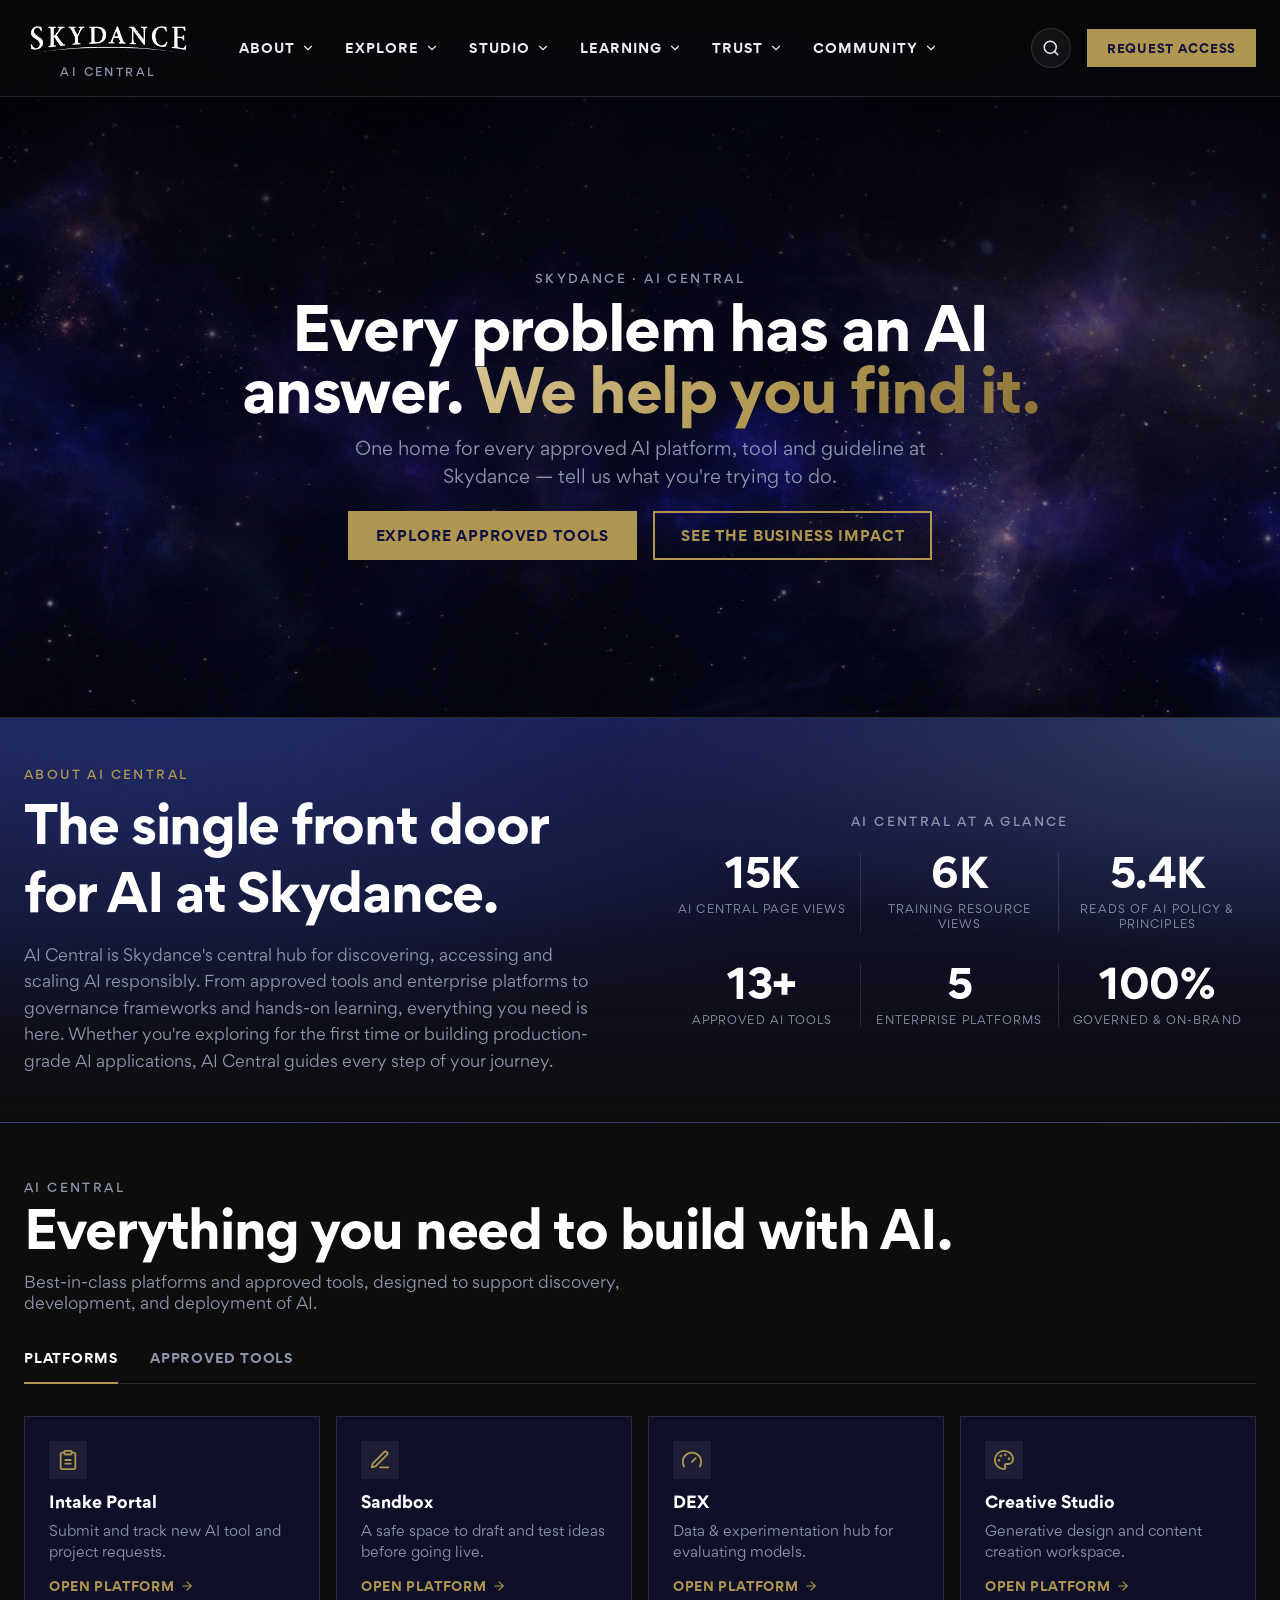
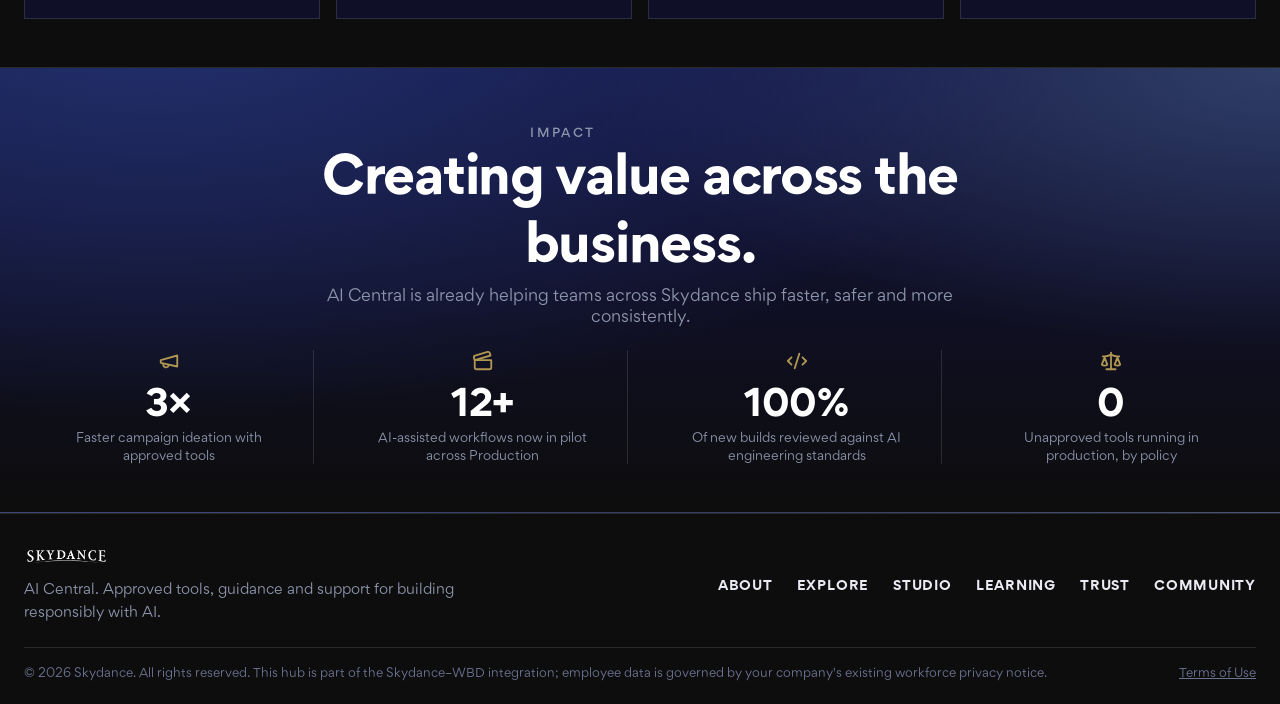
==== index.html @ f9714d50 "Initial commit: Skydance AI Central POC" ====
<!DOCTYPE html>
<html lang="en">
<head>
<meta charset="UTF-8" />
<meta name="viewport" content="width=device-width, initial-scale=1.0" />
<title>Skydance AI Central</title>
<meta name="description" content="Skydance AI Central — approved AI platforms, tools, training and governance in one place." />
<link rel="icon" type="image/png" sizes="32x32" href="assets/favicon/favicon-32x32.png" />
<link rel="shortcut icon" href="assets/favicon/favicon-32x32.png" />
<link rel="stylesheet" href="tokens.css" />
<link rel="stylesheet" href="styles.css" />
</head>
<body>

<a class="skip-link" href="#main">Skip to content</a>

<!-- Cosmos background (fixed, behind everything). Every section BELOW the
     hero has its own fully opaque background (solid black or the brand-blue
     band), so this nebula is only ever visible through the hero itself. -->
<div class="cosmos" aria-hidden="true"></div>
<div class="cosmos-scrim-top" aria-hidden="true"></div>

<!-- ======================= HEADER ======================= -->
<header class="site-header">
  <div class="container site-header__bar">
    <a class="brand" href="index.html" aria-label="Skydance AI Central — Home">
      <img src="assets/logo/skydance-logo-white.png" alt="Skydance" />
      <span class="brand__unit">AI Central</span>
    </a>

    <nav class="main-nav" id="mainNav" aria-label="Primary">
      <div class="nav-item" data-panel="about">
        <a class="nav-trigger" href="#about" aria-haspopup="true" aria-expanded="false" aria-controls="navFlyout">About<svg class="nav-trigger__chevron" viewBox="0 0 24 24" width="14" height="14" fill="none" stroke="currentColor" stroke-width="2" stroke-linecap="round" stroke-linejoin="round" aria-hidden="true"><path d="m6 9 6 6 6-6"></path></svg></a>
      </div>
      <div class="nav-item" data-panel="explore">
        <a class="nav-trigger" href="#" aria-haspopup="true" aria-expanded="false" aria-controls="navFlyout">Explore<svg class="nav-trigger__chevron" viewBox="0 0 24 24" width="14" height="14" fill="none" stroke="currentColor" stroke-width="2" stroke-linecap="round" stroke-linejoin="round" aria-hidden="true"><path d="m6 9 6 6 6-6"></path></svg></a>
      </div>
      <div class="nav-item" data-panel="studio">
        <a class="nav-trigger" href="#" aria-haspopup="true" aria-expanded="false" aria-controls="navFlyout">Studio<svg class="nav-trigger__chevron" viewBox="0 0 24 24" width="14" height="14" fill="none" stroke="currentColor" stroke-width="2" stroke-linecap="round" stroke-linejoin="round" aria-hidden="true"><path d="m6 9 6 6 6-6"></path></svg></a>
      </div>
      <div class="nav-item" data-panel="learning">
        <a class="nav-trigger" href="#" aria-haspopup="true" aria-expanded="false" aria-controls="navFlyout">Learning<svg class="nav-trigger__chevron" viewBox="0 0 24 24" width="14" height="14" fill="none" stroke="currentColor" stroke-width="2" stroke-linecap="round" stroke-linejoin="round" aria-hidden="true"><path d="m6 9 6 6 6-6"></path></svg></a>
      </div>
      <div class="nav-item" data-panel="trust">
        <a class="nav-trigger" href="#" aria-haspopup="true" aria-expanded="false" aria-controls="navFlyout">Trust<svg class="nav-trigger__chevron" viewBox="0 0 24 24" width="14" height="14" fill="none" stroke="currentColor" stroke-width="2" stroke-linecap="round" stroke-linejoin="round" aria-hidden="true"><path d="m6 9 6 6 6-6"></path></svg></a>
      </div>
      <div class="nav-item" data-panel="community">
        <a class="nav-trigger" href="#" aria-haspopup="true" aria-expanded="false" aria-controls="navFlyout">Community<svg class="nav-trigger__chevron" viewBox="0 0 24 24" width="14" height="14" fill="none" stroke="currentColor" stroke-width="2" stroke-linecap="round" stroke-linejoin="round" aria-hidden="true"><path d="m6 9 6 6 6-6"></path></svg></a>
      </div>
    </nav>

    <div class="header-actions">
      <!-- Inline search: click the icon, a single input field reveals
           right there — no modal, no suggestions/results list. -->
      <div class="search-inline" id="searchInline">
        <button class="icon-btn" id="searchTrigger" aria-label="Search AI Central" aria-expanded="false" aria-controls="searchPopover">
          <svg viewBox="0 0 24 24" width="18" height="18" fill="none" stroke="currentColor" stroke-width="2" stroke-linecap="round" stroke-linejoin="round" aria-hidden="true"><circle cx="11" cy="11" r="8"></circle><path d="m21 21-4.3-4.3"></path></svg>
        </button>
        <div class="search-popover" id="searchPopover" aria-hidden="true">
          <div class="search-popover__field">
            <svg viewBox="0 0 24 24" width="16" height="16" fill="none" stroke="currentColor" stroke-width="2" stroke-linecap="round" stroke-linejoin="round" aria-hidden="true"><circle cx="11" cy="11" r="8"></circle><path d="m21 21-4.3-4.3"></path></svg>
            <input type="text" id="searchInput" placeholder="Search AI Central…" autocomplete="off" />
          </div>
        </div>
      </div>
      <a class="btn btn-gold btn-sm" href="#request-access">Request access</a>
      <button class="nav-toggle" id="navToggle" aria-label="Open menu" aria-expanded="false" aria-controls="mobileNav">
        <svg viewBox="0 0 24 24" width="20" height="20" fill="none" stroke="currentColor" stroke-width="2" stroke-linecap="round" stroke-linejoin="round" aria-hidden="true"><line x1="4" x2="20" y1="7" y2="7"></line><line x1="4" x2="20" y1="12" y2="12"></line><line x1="4" x2="20" y1="17" y2="17"></line></svg>
      </button>
    </div>
  </div>

  <!-- Full-width flyout panel (replicates skydance.com's nav pattern): a
       single black block drops below the ENTIRE header on hover/focus of
       any top-level item, rather than a per-item floating card. Only the
       column matching the hovered pillar is shown; script.js also shifts
       the panel's left padding to line up under the active trigger. -->
  <div class="nav-flyout" id="navFlyout" aria-hidden="true">
    <div class="nav-flyout__inner">
      <div class="nav-flyout__col" data-panel="about">
        <a href="#">Our Purpose</a>
        <a href="#">Vision &amp; Mission</a>
        <a href="#">Initiatives</a>
      </div>
      <div class="nav-flyout__col" data-panel="explore">
        <a href="#">Platforms</a>
        <a href="approved-tools.html">Approved AI Tools</a>
        <a href="#">Connectors &amp; Integrations</a>
        <a href="#">Tool Guidance</a>
      </div>
      <div class="nav-flyout__col" data-panel="studio">
        <a href="#">Intake Portal</a>
        <a href="#">Sandbox</a>
        <a href="#">DEX</a>
        <a href="#">Creative Studio</a>
        <a href="#">Content Lab</a>
        <a href="#">Engineering Standards</a>
      </div>
      <div class="nav-flyout__col" data-panel="learning">
        <a href="#">LearnAI@WBD</a>
        <a href="#">Training &amp; Resources</a>
        <a href="#">Roadshows</a>
      </div>
      <div class="nav-flyout__col" data-panel="trust">
        <a href="#">Responsible AI</a>
        <a href="#">Policies &amp; Governance</a>
        <a href="#">Reviews &amp; Approvals</a>
      </div>
      <div class="nav-flyout__col" data-panel="community">
        <a href="#">Events &amp; Updates</a>
        <a href="#">Support</a>
      </div>
    </div>
  </div>
</header>

<!-- Mobile nav — native <details> accordions, one per pillar. No extra JS
     needed for expand/collapse; fully keyboard- and screen-reader-friendly. -->
<div class="mobile-overlay" id="mobileOverlay"></div>
<nav class="mobile-nav" id="mobileNav" aria-label="Mobile" data-open="false">
  <button class="mobile-nav-close btn-ghost" id="navClose" aria-label="Close menu">
    <svg viewBox="0 0 24 24" width="18" height="18" fill="none" stroke="currentColor" stroke-width="2" stroke-linecap="round" stroke-linejoin="round" aria-hidden="true"><path d="M18 6 6 18"></path><path d="m6 6 12 12"></path></svg>
  </button>

  <details class="mobile-accordion">
    <summary>About<span class="mobile-accordion__marker" aria-hidden="true">+</span></summary>
    <a href="#">Our Purpose</a>
    <a href="#">Vision &amp; Mission</a>
    <a href="#">Initiatives</a>
  </details>
  <details class="mobile-accordion">
    <summary>Explore<span class="mobile-accordion__marker" aria-hidden="true">+</span></summary>
    <a href="#">Platforms</a>
    <a href="approved-tools.html">Approved AI Tools</a>
    <a href="#">Connectors &amp; Integrations</a>
    <a href="#">Tool Guidance</a>
  </details>
  <details class="mobile-accordion">
    <summary>Studio<span class="mobile-accordion__marker" aria-hidden="true">+</span></summary>
    <a href="#">Intake Portal</a>
    <a href="#">Sandbox</a>
    <a href="#">DEX</a>
    <a href="#">Creative Studio</a>
    <a href="#">Content Lab</a>
    <a href="#">Engineering Standards</a>
  </details>
  <details class="mobile-accordion">
    <summary>Learning<span class="mobile-accordion__marker" aria-hidden="true">+</span></summary>
    <a href="#">LearnAI@WBD</a>
    <a href="#">Training &amp; Resources</a>
    <a href="#">Roadshows</a>
  </details>
  <details class="mobile-accordion">
    <summary>Trust<span class="mobile-accordion__marker" aria-hidden="true">+</span></summary>
    <a href="#">Responsible AI</a>
    <a href="#">Policies &amp; Governance</a>
    <a href="#">Reviews &amp; Approvals</a>
  </details>
  <details class="mobile-accordion">
    <summary>Community<span class="mobile-accordion__marker" aria-hidden="true">+</span></summary>
    <a href="#">Events &amp; Updates</a>
    <a href="#">Support</a>
  </details>

  <a class="btn btn-gold" href="#request-access">Request access</a>
</nav>

<main id="main">

  <!-- ======================= HERO (the only section with the cosmos) ======================= -->
  <section class="hero" id="top">
    <div class="hero__scrim" aria-hidden="true"></div>
    <div class="container hero__inner">
      <p class="eyebrow">Skydance &middot; AI Central</p>

      <h1>Every problem has an AI answer. <span class="accent">We help you find it.</span></h1>

      <p class="hero__sub">
        One home for every approved AI platform, tool and guideline at Skydance — tell us what you're trying to do.
      </p>

      <div class="hero__ctas">
        <a class="btn btn-gold" href="#platforms">Explore approved tools</a>
        <a class="btn btn-ghost" href="#value">See the business impact</a>
      </div>
    </div>
  </section>

  <!-- ======================= ABOUT THE AI COE (opaque brand-blue band) ======================= -->
  <section id="about" class="about-band">
    <div class="container about-band__grid">
      <div class="about-band__copy">
        <p class="eyebrow eyebrow--accent">About AI Central</p>
        <h2>The single front door for AI at Skydance.</h2>
        <p class="about-band__desc">
          AI Central is Skydance's central hub for discovering, accessing and scaling AI
          responsibly. From approved tools and enterprise platforms to governance frameworks and hands-on
          learning, everything you need is here. Whether you're exploring for the first time or building
          production-grade AI applications, AI Central guides every step of your journey.
        </p>
      </div>

      <div class="metric-block">
        <p class="metric-block__eyebrow">AI Central at a glance</p>
        <div class="metric-grid">
          <div class="metric-card">
            <div class="metric-card__value">15K</div>
            <div class="metric-card__label">AI Central page views</div>
          </div>
          <div class="metric-card">
            <div class="metric-card__value">6K</div>
            <div class="metric-card__label">Training resource views</div>
          </div>
          <div class="metric-card">
            <div class="metric-card__value">5.4K</div>
            <div class="metric-card__label">Reads of AI Policy &amp; Principles</div>
          </div>
          <div class="metric-card">
            <div class="metric-card__value">13+</div>
            <div class="metric-card__label">Approved AI tools</div>
          </div>
          <div class="metric-card">
            <div class="metric-card__value">5</div>
            <div class="metric-card__label">Enterprise platforms</div>
          </div>
          <div class="metric-card">
            <div class="metric-card__value">100%</div>
            <div class="metric-card__label">Governed &amp; on-brand</div>
          </div>
        </div>
      </div>
    </div>
  </section>

  <!-- ======================= TOOLS & PLATFORMS (opaque black, tabbed) ======================= -->
  <section id="platforms" class="platforms">
    <div class="container">
      <div class="section-head">
        <div>
          <p class="eyebrow eyebrow--accent">AI Central</p>
          <h2>Everything you need to build with AI.</h2>
          <p>Best-in-class platforms and approved tools, designed to support discovery, development, and deployment of AI.</p>
        </div>
      </div>

      <div class="tool-tabs" role="tablist" aria-label="Tools and platforms">
        <button class="tool-tab is-active" type="button" role="tab" id="tab-internal" aria-selected="true" aria-controls="panel-internal" data-tab="internal">Platforms</button>
        <button class="tool-tab" type="button" role="tab" id="tab-external" aria-selected="false" aria-controls="panel-external" tabindex="-1" data-tab="external">Approved Tools</button>
      </div>

      <!-- In-house platforms. CTA reads "Open platform" — these are already
           owned/governed, not a third-party access request. -->
      <div class="tool-panel is-active" id="panel-internal" role="tabpanel" aria-labelledby="tab-internal" data-panel="internal">
        <div class="platform-grid">
          <a class="platform-card" href="#">
            <span class="platform-card__icon" aria-hidden="true">
              <svg viewBox="0 0 24 24" width="22" height="22" fill="none" stroke="currentColor" stroke-width="2" stroke-linecap="round" stroke-linejoin="round"><path d="M16 4h2a2 2 0 0 1 2 2v14a2 2 0 0 1-2 2H6a2 2 0 0 1-2-2V6a2 2 0 0 1 2-2h2"></path><rect width="8" height="4" x="8" y="2" rx="1"></rect><path d="M9 12h6"></path><path d="M9 16h6"></path></svg>
            </span>
            <span class="platform-card__name">Intake Portal</span>
            <span class="platform-card__desc">Submit and track new AI tool and project requests.</span>
            <span class="platform-card__cta">Open platform <svg viewBox="0 0 24 24" width="14" height="14" fill="none" stroke="currentColor" stroke-width="2" stroke-linecap="round" stroke-linejoin="round" aria-hidden="true"><path d="M5 12h14"></path><path d="m12 5 7 7-7 7"></path></svg></span>
          </a>
          <a class="platform-card" href="#">
            <span class="platform-card__icon" aria-hidden="true">
              <svg viewBox="0 0 24 24" width="22" height="22" fill="none" stroke="currentColor" stroke-width="2" stroke-linecap="round" stroke-linejoin="round"><path d="M12 20h9"></path><path d="M16.5 3.5a2.12 2.12 0 0 1 3 3L7 19l-4 1 1-4Z"></path></svg>
            </span>
            <span class="platform-card__name">Sandbox</span>
            <span class="platform-card__desc">A safe space to draft and test ideas before going live.</span>
            <span class="platform-card__cta">Open platform <svg viewBox="0 0 24 24" width="14" height="14" fill="none" stroke="currentColor" stroke-width="2" stroke-linecap="round" stroke-linejoin="round" aria-hidden="true"><path d="M5 12h14"></path><path d="m12 5 7 7-7 7"></path></svg></span>
          </a>
          <a class="platform-card" href="#">
            <span class="platform-card__icon" aria-hidden="true">
              <svg viewBox="0 0 24 24" width="22" height="22" fill="none" stroke="currentColor" stroke-width="2" stroke-linecap="round" stroke-linejoin="round"><path d="m12 14 4-4"></path><path d="M3.34 19a10 10 0 1 1 17.32 0"></path></svg>
            </span>
            <span class="platform-card__name">DEX</span>
            <span class="platform-card__desc">Data &amp; experimentation hub for evaluating models.</span>
            <span class="platform-card__cta">Open platform <svg viewBox="0 0 24 24" width="14" height="14" fill="none" stroke="currentColor" stroke-width="2" stroke-linecap="round" stroke-linejoin="round" aria-hidden="true"><path d="M5 12h14"></path><path d="m12 5 7 7-7 7"></path></svg></span>
          </a>
          <a class="platform-card" href="#">
            <span class="platform-card__icon" aria-hidden="true">
              <svg viewBox="0 0 24 24" width="22" height="22" fill="none" stroke="currentColor" stroke-width="2" stroke-linecap="round" stroke-linejoin="round"><circle cx="13.5" cy="6.5" r=".5"></circle><circle cx="17.5" cy="10.5" r=".5"></circle><circle cx="8.5" cy="7.5" r=".5"></circle><circle cx="6.5" cy="12.5" r=".5"></circle><path d="M12 2C6.5 2 2 6.5 2 12s4.5 10 10 10c.926 0 1.648-.746 1.648-1.688 0-.437-.18-.835-.437-1.125-.29-.289-.438-.652-.438-1.125a1.64 1.64 0 0 1 1.668-1.668h1.996c3.051 0 5.555-2.503 5.555-5.554C21.965 6.012 17.461 2 12 2z"></path></svg>
            </span>
            <span class="platform-card__name">Creative Studio</span>
            <span class="platform-card__desc">Generative design and content creation workspace.</span>
            <span class="platform-card__cta">Open platform <svg viewBox="0 0 24 24" width="14" height="14" fill="none" stroke="currentColor" stroke-width="2" stroke-linecap="round" stroke-linejoin="round" aria-hidden="true"><path d="M5 12h14"></path><path d="m12 5 7 7-7 7"></path></svg></span>
          </a>
        </div>
      </div>

      <!-- External, third-party AI tools. CTA reads "Request access" since
           these go through an approval step, unlike the platforms above. -->
      <div class="tool-panel" id="panel-external" role="tabpanel" aria-labelledby="tab-external" data-panel="external" hidden>
        <span id="request-access" class="anchor-offset" aria-hidden="true"></span>
        <div class="platform-grid">
          <a class="platform-card" href="#">
            <span class="platform-card__icon platform-card__icon--logo" aria-hidden="true">
              <svg viewBox="0 0 1322.9 1147.5" width="23" height="20" fill="#0078D4"><path d="m711.19 265.2c-27.333 0-46.933 3.07-58.8 9.33 27.067-80.267 47.6-210.13 168-210.13 114.93 0 108.4 138.27 157.87 200.8zm107.33 112.93c-35.467 125.2-70 251.2-110.13 375.33-12.133 36.4-45.733 61.6-84 61.6h-136.27c9.3333-14 16.8-28.933 21.467-45.733 35.467-125.07 70-251.07 110.13-375.33 12.133-36.4 45.733-61.6 84-61.6h136.27c-9.3333 14-16.8 28.934-21.467 45.734m-316.13 704.8c-114.93 0-108.4-138.13-157.87-200.67h267.07c27.467 0 47.067-3.07 58.8-9.33-27.067 80.266-47.6 210-168 210m777.47-758.93h0.93c-32.667-38.266-82.267-57.866-146.67-57.866h-36.4c-34.533-2.8-65.333-26.134-76.533-58.8l-36.4-103.6c-21.463-61.737-80.263-103.74-145.73-103.74h-475.07c-175.6 0-251.2 225.07-292.27 361.33-38.267 127.07-126 341.73-24.267 462.13 46.667 55.067 116.67 57.867 183.07 57.867 34.533 2.8 65.333 26.133 76.533 58.8l36.4 103.6c21.467 61.733 80.267 103.73 145.6 103.73h475.2c175.47 0 251.07-225.07 292.27-361.33 30.8-100.8 68.133-224.93 66.267-324.8 0-50.534-11.2-100-42.933-137.33"></path></svg>
            </span>
            <span class="platform-card__name">Microsoft Copilot</span>
            <span class="platform-card__desc">Everyday assistant across email, docs and meetings.</span>
            <span class="platform-card__cta">Request access <svg viewBox="0 0 24 24" width="14" height="14" fill="none" stroke="currentColor" stroke-width="2" stroke-linecap="round" stroke-linejoin="round" aria-hidden="true"><path d="M5 12h14"></path><path d="m12 5 7 7-7 7"></path></svg></span>
          </a>
          <a class="platform-card" href="#">
            <span class="platform-card__icon platform-card__icon--logo" aria-hidden="true">
              <svg viewBox="0 0 24 24" width="20" height="20" fill="#D97757"><path d="m4.7144 15.9555 4.7174-2.6471.079-.2307-.079-.1275h-.2307l-.7893-.0486-2.6956-.0729-2.3375-.0971-2.2646-.1214-.5707-.1215-.5343-.7042.0546-.3522.4797-.3218.686.0608 1.5179.1032 2.2767.1578 1.6514.0972 2.4468.255h.3886l.0546-.1579-.1336-.0971-.1032-.0972L6.973 9.8356l-2.55-1.6879-1.3356-.9714-.7225-.4918-.3643-.4614-.1578-1.0078.6557-.7225.8803.0607.2246.0607.8925.686 1.9064 1.4754 2.4893 1.8336.3643.3035.1457-.1032.0182-.0728-.164-.2733-1.3539-2.4467-1.445-2.4893-.6435-1.032-.17-.6194c-.0607-.255-.1032-.4674-.1032-.7285L6.287.1335 6.6997 0l.9957.1336.419.3642.6192 1.4147 1.0018 2.2282 1.5543 3.0296.4553.8985.2429.8318.091.255h.1579v-.1457l.1275-1.706.2368-2.0947.2307-2.6957.0789-.7589.3764-.9107.7468-.4918.5828.2793.4797.686-.0668.4433-.2853 1.8517-.5586 2.9021-.3643 1.9429h.2125l.2429-.2429.9835-1.3053 1.6514-2.0643.7286-.8196.85-.9046.5464-.4311h1.0321l.759 1.1293-.34 1.1657-1.0625 1.3478-.8804 1.1414-1.2628 1.7-.7893 1.36.0729.1093.1882-.0183 2.8535-.607 1.5421-.2794 1.8396-.3157.8318.3886.091.3946-.3278.8075-1.967.4857-2.3072.4614-3.4364.8136-.0425.0304.0486.0607 1.5482.1457.6618.0364h1.621l3.0175.2247.7892.522.4736.6376-.079.4857-1.2142.6193-1.6393-.3886-3.825-.9107-1.3113-.3279h-.1822v.1093l1.0929 1.0686 2.0035 1.8092 2.5075 2.3314.1275.5768-.3218.4554-.34-.0486-2.2039-1.6575-.85-.7468-1.9246-1.621h-.1275v.17l.4432.6496 2.3436 3.5214.1214 1.0807-.17.3521-.6071.2125-.6679-.1214-1.3721-1.9246L14.38 17.959l-1.1414-1.9428-.1397.079-.674 7.2552-.3156.3703-.7286.2793-.6071-.4614-.3218-.7468.3218-1.4753.3886-1.9246.3157-1.53.2853-1.9004.17-.6314-.0121-.0425-.1397.0182-1.4328 1.9672-2.1796 2.9446-1.7243 1.8456-.4128.164-.7164-.3704.0667-.6618.4008-.5889 2.386-3.0357 1.4389-1.882.929-1.0868-.0062-.1579h-.0546l-6.3385 4.1164-1.1293.1457-.4857-.4554.0608-.7467.2307-.2429 1.9064-1.3114Z"></path></svg>
            </span>
            <span class="platform-card__name">Claude</span>
            <span class="platform-card__desc">Long-context assistant for research and review workflows.</span>
            <span class="platform-card__cta">Request access <svg viewBox="0 0 24 24" width="14" height="14" fill="none" stroke="currentColor" stroke-width="2" stroke-linecap="round" stroke-linejoin="round" aria-hidden="true"><path d="M5 12h14"></path><path d="m12 5 7 7-7 7"></path></svg></span>
          </a>
          <a class="platform-card" href="#">
            <span class="platform-card__icon platform-card__icon--logo" aria-hidden="true">
              <svg viewBox="0 0 24 24" width="18" height="18" fill="#050038"><path d="M17.392 0H13.9L17 4.808 10.444 0H6.949l3.102 6.3L3.494 0H0l3.05 8.131L0 24h3.494L10.05 6.985 6.949 24h3.494L17 5.494 13.899 24h3.493L24 3.672 17.392 0z"></path></svg>
            </span>
            <span class="platform-card__name">Miro</span>
            <span class="platform-card__desc">Collaborative whiteboarding for workshops and planning.</span>
            <span class="platform-card__cta">Request access <svg viewBox="0 0 24 24" width="14" height="14" fill="none" stroke="currentColor" stroke-width="2" stroke-linecap="round" stroke-linejoin="round" aria-hidden="true"><path d="M5 12h14"></path><path d="m12 5 7 7-7 7"></path></svg></span>
          </a>
          <a class="platform-card" href="#">
            <span class="platform-card__icon platform-card__icon--tile" aria-hidden="true">
              <svg viewBox="0 0 56 54" width="38" height="38"><defs><style>.fflogo-1{fill:#eb1000;}.fflogo-2{fill:#fff;}</style></defs><rect class="fflogo-1" width="56" height="54" rx="9.91" ry="9.91"></rect><path class="fflogo-2" d="M21.57,37.57c0,.22-.1.32-.32.32h-4.57c-.18,0-.25-.13-.25-.32V13.94c0-.21.07-.29.28-.29h14.65c.25,0,.31.07.35.31l.41,3.99c.04.22-.07.32-.31.32h-10.24v5.62h9.23c.21,0,.31.07.31.29v4.04c0,.22-.11.29-.29.29h-9.25v9.06Z"></path><path class="fflogo-2" d="M34.86,19.81c0-.21.1-.31.31-.31h4.55c.24,0,.31.06.31.3v17.74c0,.24-.07.34-.34.34h-4.46c-.25,0-.37-.11-.37-.35v-17.73Z"></path><path class="fflogo-2" d="M38.56,15.5l2.26.51c.89.2,1.51-.86.89-1.53l-1.57-1.7c-.21-.22-.29-.53-.22-.83l.51-2.26c.2-.89-.87-1.5-1.54-.88l-1.7,1.57c-.22.21-.54.29-.83.22l-2.26-.51c-.89-.2-1.51.86-.89,1.53l1.57,1.7c.21.22.29.53.22.83l-.51,2.26c-.2.89.87,1.5,1.54.88l1.7-1.57c.22-.21.54-.29.83-.22Z"></path></svg>
            </span>
            <span class="platform-card__name">Adobe Firefly</span>
            <span class="platform-card__desc">Generative image and design tooling for Creative teams.</span>
            <span class="platform-card__cta">Request access <svg viewBox="0 0 24 24" width="14" height="14" fill="none" stroke="currentColor" stroke-width="2" stroke-linecap="round" stroke-linejoin="round" aria-hidden="true"><path d="M5 12h14"></path><path d="m12 5 7 7-7 7"></path></svg></span>
          </a>
        </div>
        <div class="tool-panel__footer">
          <a class="btn btn-ghost btn-sm" href="approved-tools.html">See all approved tools <svg viewBox="0 0 24 24" width="14" height="14" fill="none" stroke="currentColor" stroke-width="2" stroke-linecap="round" stroke-linejoin="round" aria-hidden="true"><path d="M5 12h14"></path><path d="m12 5 7 7-7 7"></path></svg></a>
        </div>
      </div>
    </div>
  </section>

  <!-- ======================= CREATING VALUE ACROSS THE BUSINESS (brand-blue band) ======================= -->
  <section id="value" class="value-band">
    <div class="container">
      <div class="section-head section-head--center">
        <div>
          <p class="eyebrow eyebrow--accent">Impact</p>
          <h2>Creating value across the business.</h2>
          <p>AI Central is already helping teams across Skydance ship faster, safer and more consistently.</p>
        </div>
      </div>

      <div class="value-grid">
        <div class="value-card">
          <span class="value-card__icon" aria-hidden="true">
            <svg viewBox="0 0 24 24" width="22" height="22" fill="none" stroke="currentColor" stroke-width="2" stroke-linecap="round" stroke-linejoin="round"><path d="m3 11 18-5v12L3 14v-3z"></path><path d="M11.6 16.8a3 3 0 1 1-5.8-1.6"></path></svg>
          </span>
          <div class="value-card__value">3&times;</div>
          <div class="value-card__label">Faster campaign ideation with approved tools</div>
        </div>
        <div class="value-card">
          <span class="value-card__icon" aria-hidden="true">
            <svg viewBox="0 0 24 24" width="22" height="22" fill="none" stroke="currentColor" stroke-width="2" stroke-linecap="round" stroke-linejoin="round"><path d="M20.2 6 3 11l-.9-2.4c-.3-1.1.3-2.2 1.3-2.5l13.5-4c1.1-.3 2.2.3 2.5 1.3Z"></path><path d="M3 11h18v8a2 2 0 0 1-2 2H5a2 2 0 0 1-2-2Z"></path></svg>
          </span>
          <div class="value-card__value">12+</div>
          <div class="value-card__label">AI-assisted workflows now in pilot across Production</div>
        </div>
        <div class="value-card">
          <span class="value-card__icon" aria-hidden="true">
            <svg viewBox="0 0 24 24" width="22" height="22" fill="none" stroke="currentColor" stroke-width="2" stroke-linecap="round" stroke-linejoin="round"><path d="m18 16 4-4-4-4"></path><path d="m6 8-4 4 4 4"></path><path d="m14.5 4-5 16"></path></svg>
          </span>
          <div class="value-card__value">100%</div>
          <div class="value-card__label">Of new builds reviewed against AI engineering standards</div>
        </div>
        <div class="value-card">
          <span class="value-card__icon" aria-hidden="true">
            <svg viewBox="0 0 24 24" width="22" height="22" fill="none" stroke="currentColor" stroke-width="2" stroke-linecap="round" stroke-linejoin="round"><path d="m16 16 3-8 3 8c-.87.65-1.92 1-3 1s-2.13-.35-3-1Z"></path><path d="m2 16 3-8 3 8c-.87.65-1.92 1-3 1s-2.13-.35-3-1Z"></path><path d="M7 21h10"></path><path d="M12 3v18"></path><path d="M3 7h2c2 0 5-1 7-2 2 1 5 2 7 2h2"></path></svg>
          </span>
          <div class="value-card__value">0</div>
          <div class="value-card__label">Unapproved tools running in production, by policy</div>
        </div>
      </div>
    </div>
  </section>

</main>

<!-- ======================= FOOTER ======================= -->
<footer class="site-footer">
  <div class="container">
    <div class="footer-top">
      <div class="footer-brand">
        <img src="assets/logo/skydance-logo-white.png" alt="Skydance" />
        <p>AI Central. Approved tools, guidance and support for building responsibly with AI.</p>
      </div>
      <nav class="footer-nav" aria-label="Footer">
        <a href="#about">About</a>
        <a href="#">Explore</a>
        <a href="#">Studio</a>
        <a href="#">Learning</a>
        <a href="#">Trust</a>
        <a href="#">Community</a>
      </nav>
    </div>

    <div class="footer-legal">
      <span>&copy; 2026 Skydance. All rights reserved. This hub is part of the Skydance–WBD integration; employee data is governed by your company's existing workforce privacy notice.</span>
      <a href="#">Terms of Use</a>
    </div>
  </div>
</footer>

<script src="script.js"></script>
</body>
</html>
---- tokens.css ----
/* ==========================================================================
   SKYDANCE AI CENTER OF EXCELLENCE — DESIGN TOKENS
   Extracted from: Skydance Brand Style Guide v2026.2
   ========================================================================== */

/* ---- Typeface: Gordita (official) ------------------------------------- */
@font-face {
  font-family: "Gordita";
  src: url("assets/fonts/Gordita-Light.woff2") format("woff2"),
       url("assets/fonts/Gordita-Light.woff") format("woff");
  font-weight: 300;
  font-style: normal;
  font-display: swap;
}
@font-face {
  font-family: "Gordita";
  src: url("assets/fonts/Gordita-LightItalic.woff2") format("woff2"),
       url("assets/fonts/Gordita-LightItalic.woff") format("woff");
  font-weight: 300;
  font-style: italic;
  font-display: swap;
}
@font-face {
  font-family: "Gordita";
  src: url("assets/fonts/Gordita-Regular.woff2") format("woff2"),
       url("assets/fonts/Gordita-Regular.woff") format("woff");
  font-weight: 400;
  font-style: normal;
  font-display: swap;
}
@font-face {
  font-family: "Gordita";
  src: url("assets/fonts/Gordita-RegularItalic.woff2") format("woff2"),
       url("assets/fonts/Gordita-RegularItalic.woff") format("woff");
  font-weight: 400;
  font-style: italic;
  font-display: swap;
}
@font-face {
  font-family: "Gordita";
  src: url("assets/fonts/Gordita-Medium.woff2") format("woff2"),
       url("assets/fonts/Gordita-Medium.woff") format("woff");
  font-weight: 500;
  font-style: normal;
  font-display: swap;
}
@font-face {
  font-family: "Gordita";
  src: url("assets/fonts/Gordita-MediumItalic.woff2") format("woff2"),
       url("assets/fonts/Gordita-MediumItalic.woff") format("woff");
  font-weight: 500;
  font-style: italic;
  font-display: swap;
}
@font-face {
  font-family: "Gordita";
  src: url("assets/fonts/Gordita-Bold.woff2") format("woff2"),
       url("assets/fonts/Gordita-Bold.woff") format("woff");
  font-weight: 700;
  font-style: normal;
  font-display: swap;
}
@font-face {
  font-family: "Gordita";
  src: url("assets/fonts/Gordita-BoldItalic.woff2") format("woff2"),
       url("assets/fonts/Gordita-BoldItalic.woff") format("woff");
  font-weight: 700;
  font-style: italic;
  font-display: swap;
}

:root {
  /* ---- Typography -------------------------------------------------- */
  /* Gordita with Poppins/system fallback chain, per brand guide fallback rules */
  --font-display: "Gordita", "Poppins", -apple-system, "Segoe UI", sans-serif;
  --font-body: "Gordita", "Poppins", -apple-system, "Segoe UI", sans-serif;

  --fw-light: 300;
  --fw-regular: 400;
  --fw-medium: 500;
  --fw-bold: 700;

  /* Tracking per guide: -25 (≈ -0.025em) for display >72pt, 0 for body */
  --tracking-display: -0.025em;
  --tracking-body: 0;
  --tracking-eyebrow: 0.2em; /* business-unit lockup style tracking, uppercase labels */

  --fs-hero: clamp(34px, 4.6vw, 60px);
  --fs-h1: clamp(32px, 4vw, 54px);
  --fs-h2: clamp(24px, 2.6vw, 34px);
  --fs-h3: 20px;
  --fs-body-lg: 18px;
  --fs-body: 16px;
  --fs-small: 14px;
  --fs-micro: 12px;

  /* ---- Color — Skydance official palette ---------------------------- */
  --sky-black: #000000;
  --sky-navy-900: #12123f;
  --sky-navy-800: #1e1e54;
  --sky-navy-700: #343468;
  --sky-indigo-900: #172955;
  --sky-indigo-800: #2f3e67;
  --sky-indigo-700: #465477;
  --sky-gray-blue: #8c94ab;

  --sky-gold-100: #af9651; /* primary CTA / accent gold */
  --sky-gold-200: #9e8341;
  --sky-gold-300: #8c7237;
  --sky-gold-400: #7c6131;
  --sky-gold-soft: #d9c592; /* lighter tint for hover states, not in guide but derived */

  /* ---- Surfaces & text (dark-mode usage rule from guide) ------------- */
  --bg-base: #0d0d0d; /* required base fill under the cosmos scrim */
  --surface-1: rgba(18, 18, 63, 0.55); /* card surface, navy-900 translucent */
  --surface-2: rgba(30, 30, 84, 0.65); /* raised surface, navy-800 translucent */
  --surface-solid: #12123f;
  --border-hairline: rgba(255, 255, 255, 0.12);
  --border-strong: rgba(255, 255, 255, 0.22);

  --text-headline: #ffffff;
  --text-subhead: #ffffff;
  --text-body: var(--sky-gray-blue);
  --text-muted: #6b7290;
  --text-on-gold: #12123f;

  /* ---- Status colors (functional, not brand — used for tool badges) -- */
  --status-available: #4fb477;
  --status-request: var(--sky-gold-100);
  --status-vpn: #d98a3d;
  --status-external: var(--sky-gray-blue);

  /* ---- Radius / spacing / elevation ---------------------------------- */
  --radius-sm: 8px;
  --radius-md: 14px;
  --radius-lg: 24px;
  --radius-pill: 999px;

  --space-1: 4px;
  --space-2: 8px;
  --space-3: 12px;
  --space-4: 16px;
  --space-5: 24px;
  --space-6: 32px;
  --space-7: 48px;
  --space-8: 64px;
  --space-9: 96px;

  --shadow-card: 0 20px 60px rgba(0, 0, 0, 0.45);
  --shadow-gold-glow: 0 0 0 1px rgba(175, 150, 81, 0.4), 0 8px 24px rgba(175, 150, 81, 0.25);

  --max-width: 1320px;

  /* ---- Gradients (origin rules per guide: corners 60/-60/120/-120 or bottom -90, fade to black) */
  --grad-cosmos-corner: radial-gradient(120% 120% at 15% 10%, rgba(47, 62, 103, 0.9) 0%, rgba(13, 13, 13, 0) 55%),
                        radial-gradient(120% 120% at 85% 15%, rgba(175, 150, 81, 0.35) 0%, rgba(13, 13, 13, 0) 50%);
  --grad-scrim-top: linear-gradient(180deg, rgba(0, 0, 0, 0.9) 0%, rgba(0, 0, 0, 0) 50%);
  --grad-gold-cta: linear-gradient(135deg, #d9c592 0%, var(--sky-gold-100) 55%, var(--sky-gold-300) 100%);

  /* Opaque brand-blue band — used for sections below the hero so the cosmos
     photography only ever shows through the hero itself (fully solid, no
     alpha, so it reliably occludes the fixed cosmos layer behind it). */
  --grad-about-band: radial-gradient(130% 160% at 12% -10%, #22306b 0%, rgba(23,41,85,0) 55%),
                      radial-gradient(120% 140% at 100% 0%, #2f3e67 0%, rgba(23,41,85,0) 45%),
                      linear-gradient(180deg, #12123f 0%, #0d0d0d 100%);
}
---- styles.css ----
/* ==========================================================================
   SKYDANCE AI CENTRAL — PROTOTYPE STYLES
   Static HTML/CSS/JS. No build step. Open index.html directly.
   ========================================================================== */

/* ---- Reset --------------------------------------------------------- */
*,
*::before,
*::after { box-sizing: border-box; }

html { scroll-behavior: smooth; }
@media (prefers-reduced-motion: reduce) {
  html { scroll-behavior: auto; }
  *, *::before, *::after {
    animation-duration: 0.01ms !important;
    animation-iteration-count: 1 !important;
    transition-duration: 0.01ms !important;
    scroll-behavior: auto !important;
  }
}

body, h1, h2, h3, h4, p, figure, blockquote, dl, dd, ul, ol { margin: 0; }
ul[class], ol[class] { list-style: none; padding: 0; }
img { max-width: 100%; display: block; }
a { color: inherit; text-decoration: none; }
button { font: inherit; color: inherit; background: none; border: 0; cursor: pointer; }
input { font: inherit; }

body {
  font-family: var(--font-body);
  font-weight: var(--fw-regular);
  letter-spacing: var(--tracking-body);
  color: var(--text-body);
  background: var(--bg-base);
  -webkit-font-smoothing: antialiased;
  min-height: 100vh;
  position: relative;
}

.container {
  max-width: var(--max-width);
  margin-inline: auto;
  padding-inline: var(--space-5);
}

/* ---- Skip link / a11y utilities ------------------------------------- */
.skip-link {
  position: absolute;
  top: -48px;
  left: var(--space-4);
  background: var(--sky-gold-100);
  color: var(--text-on-gold);
  padding: var(--space-3) var(--space-5);
  border-radius: var(--radius-sm);
  z-index: 1000;
  font-weight: var(--fw-bold);
  transition: top 0.2s ease;
}
.skip-link:focus { top: var(--space-4); }

:focus-visible {
  outline: 2px solid var(--sky-gold-100);
  outline-offset: 2px;
}

.sr-only {
  position: absolute;
  width: 1px; height: 1px;
  overflow: hidden;
  clip: rect(0, 0, 0, 0);
  white-space: nowrap;
}

/* ==========================================================================
   COSMOS BACKGROUND
   Fixed, real nebula photography — intentionally visible ONLY through the
   hero. Every section below it (.about-band, .platforms, .value-band,
   .site-footer) paints a fully OPAQUE background over this layer, so the
   galaxy never bleeds past the first screen, plus a flat .hero__scrim for
   extra contrast on the hero's own text.
   ========================================================================== */
.cosmos {
  position: fixed;
  inset: 0;
  z-index: -2;
  background: var(--bg-base);
  overflow: hidden;
}

.cosmos::before {
  content: "";
  position: absolute;
  inset: -10%;
  background-image: url("assets/img/cosmos-purple.jpg");
  background-size: cover;
  background-position: center 35%;
  background-repeat: no-repeat;
  filter: saturate(115%) brightness(0.85);
  animation: nebulaDive 22s ease-in-out infinite alternate;
  will-change: transform;
}

.cosmos::after {
  content: "";
  position: absolute;
  top: -4%;
  right: -12%;
  width: 72%;
  height: 76%;
  background-image: url("assets/img/cosmos-gold-edge.jpg");
  background-size: cover;
  background-position: 60% 45%;
  background-repeat: no-repeat;
  mix-blend-mode: screen;
  opacity: 0.85;
  -webkit-mask-image: radial-gradient(60% 60% at 78% 42%, rgba(0,0,0,0.95) 0%, rgba(0,0,0,0) 75%);
  mask-image: radial-gradient(60% 60% at 78% 42%, rgba(0,0,0,0.95) 0%, rgba(0,0,0,0) 75%);
  animation: goldDive 18s ease-in-out infinite alternate;
}

/* "Flying into the cosmos" loop: a single scale ramp, eased in/out and
   played alternate so it reverses smoothly at each end — no jump-cut reset
   needed for a seamless loop. Short duration keeps the push-in feeling
   active rather than a near-static drift. */
@keyframes nebulaDive {
  0%   { transform: translate3d(0, 0, 0) scale(1); }
  100% { transform: translate3d(-3%, -3.5%, 0) scale(1.28); }
}
@keyframes goldDive {
  0%   { transform: translate3d(0, 0, 0) scale(1); opacity: 0.45; }
  100% { transform: translate3d(2.5%, 3%, 0) scale(1.38); opacity: 0.62; }
}
@media (prefers-reduced-motion: reduce) {
  .cosmos::before, .cosmos::after { animation: none; }
}

.cosmos-scrim-top {
  position: fixed;
  inset: 0;
  z-index: -1;
  background: var(--grad-scrim-top);
  pointer-events: none;
}

/* ==========================================================================
   BUTTONS — per skydance.com reference: uppercase, sharp corners, no glow.
   Hover fills the button with a black sweep that animates in from the left
   (instead of a flat background-color swap, which reads as an instant cut
   rather than a transition). Text/border color fade in parallel.
   ========================================================================== */
.btn {
  position: relative;
  isolation: isolate;
  overflow: hidden;
  display: inline-flex;
  align-items: center;
  justify-content: center;
  gap: var(--space-2);
  padding: 13px 26px;
  border-radius: 0;
  border: 2px solid transparent;
  text-transform: uppercase;
  font-weight: var(--fw-bold);
  font-size: var(--fs-small);
  letter-spacing: 0.06em;
  white-space: nowrap;
  transition: color 0.3s ease, border-color 0.3s ease;
}
.btn::before {
  content: "";
  position: absolute;
  inset: 0;
  background: var(--bg-base);
  transform: scaleX(0);
  transform-origin: left;
  transition: transform 0.3s ease;
  z-index: -1;
}
.btn:hover::before,
.btn:focus-visible::before {
  transform: scaleX(1);
}

.btn-gold {
  background: var(--sky-gold-100);
  border-color: var(--sky-gold-100);
  color: var(--text-on-gold);
}
.btn-gold:hover,
.btn-gold:focus-visible {
  color: var(--sky-gold-100);
}

.btn-ghost {
  background: transparent;
  border-color: var(--sky-gold-100);
  color: var(--sky-gold-100);
}
.btn-ghost:hover,
.btn-ghost:focus-visible {
  border-color: var(--border-strong);
  color: #fff;
}

.btn-sm { padding: 9px 18px; font-size: var(--fs-micro); }

/* The mobile drawer's close button reuses .btn-ghost for its icon-only
   circular shape but should stay subtle — no gold border by default. */
.mobile-nav-close.btn-ghost {
  border-color: var(--border-hairline);
  color: var(--sky-gray-blue);
}
.mobile-nav-close.btn-ghost:hover {
  border-color: var(--border-strong);
  color: #fff;
}

/* ==========================================================================
   HEADER / NAV — uppercase dropdown pattern (per skydance.com reference).
   Dropdown sub-items are placeholders (no pages built yet); the top-level
   triggers scroll to the matching homepage section where one exists.
   ========================================================================== */
.site-header {
  position: sticky;
  top: 0;
  z-index: 100;
  backdrop-filter: blur(16px) saturate(140%);
  background: rgba(13, 13, 13, 0.55);
  border-bottom: 1px solid var(--border-hairline);
}

.site-header__bar {
  display: flex;
  align-items: center;
  gap: var(--space-6);
  min-height: 96px;
  padding-block: var(--space-3);
}

/* Vertical business-unit lockup, per the Skydance brand guide: wordmark on
   top, department/unit name centered directly beneath it in small tracked
   caps (guide spec: tracking +225 ≈ 0.22em). Replaces the earlier
   side-by-side "logo | label" horizontal lockup. Logo sized up for presence
   — the header is allowed to grow taller to accommodate it. */
.brand {
  display: flex;
  flex-direction: column;
  align-items: center;
  gap: 6px;
  flex-shrink: 0;
}
.brand img { height: 40px; width: auto; }
.brand__unit {
  font-size: 11px;
  font-weight: var(--fw-medium);
  letter-spacing: 0.22em;
  text-transform: uppercase;
  color: var(--sky-gray-blue);
  white-space: nowrap;
}

.main-nav {
  display: flex;
  align-items: center;
  gap: 2px;
  flex: 1;
}

.nav-item { position: relative; }

/* Trigger reads as a single pressable "chip": label + trailing chevron,
   with a soft dark-gray fill and a full-width gold underline that only
   appear together on hover/open — exactly the Skydance pattern (see
   reference screenshots: CAREERS/ABOUT get a filled box + underline,
   the chevron sits after the label and flips to point up). */
.nav-trigger {
  display: inline-flex;
  align-items: center;
  gap: 6px;
  font-size: 13px;
  font-weight: var(--fw-bold);
  text-transform: uppercase;
  letter-spacing: 0.08em;
  color: #e9eaf2;
  position: relative;
  padding: 12px 14px;
  transition: background-color 0.2s ease, color 0.2s ease;
}
.nav-trigger__chevron { flex-shrink: 0; transition: transform 0.2s ease; }
.nav-trigger::after {
  content: "";
  position: absolute;
  left: 0; right: 0; bottom: 0;
  height: 2px;
  background: var(--sky-gold-100);
  transform: scaleX(0);
  transform-origin: left;
  transition: transform 0.2s ease;
}
.nav-trigger:hover,
.nav-item:focus-within .nav-trigger,
.nav-trigger[aria-expanded="true"] {
  background: rgba(255,255,255,0.08);
  color: #fff;
}
.nav-trigger:hover::after,
.nav-item:focus-within .nav-trigger::after,
.nav-trigger[aria-expanded="true"]::after { transform: scaleX(1); }
.nav-trigger:hover .nav-trigger__chevron,
.nav-item:focus-within .nav-trigger__chevron,
.nav-trigger[aria-expanded="true"] .nav-trigger__chevron { transform: rotate(180deg); }

/* Full-width flyout — replicates skydance.com's pattern: a single solid
   panel drops below the ENTIRE header bar (not a per-item floating card).
   script.js shows only the column for the hovered/focused pillar and
   shifts --flyout-indent so that column's links line up under the trigger. */
.nav-flyout {
  position: absolute;
  top: 100%;
  left: 0;
  right: 0;
  background: #060608;
  border-bottom: 1px solid var(--border-hairline);
  box-shadow: 0 32px 60px rgba(0, 0, 0, 0.4);
  opacity: 0;
  visibility: hidden;
  transform: translateY(-8px);
  transition: opacity 0.2s ease, transform 0.2s ease, visibility 0s linear 0.2s;
  z-index: 90;
}
.nav-flyout[data-open="true"] {
  opacity: 1;
  visibility: visible;
  transform: translateY(0);
  transition: opacity 0.2s ease, transform 0.2s ease, visibility 0s linear 0s;
}
.nav-flyout__inner {
  max-width: var(--max-width);
  margin-inline: auto;
  padding: var(--space-6) var(--space-5) var(--space-7) 0;
}
.nav-flyout__col {
  display: none;
  flex-direction: column;
  gap: 16px;
  max-width: 260px;
}
.nav-flyout__col.is-active { display: flex; }
.nav-flyout__col a {
  display: inline-block;
  font-size: 15px;
  font-weight: var(--fw-regular);
  color: var(--sky-gray-blue);
  text-decoration: none;
  text-decoration-color: var(--sky-gold-100);
  text-decoration-thickness: 1px;
  text-underline-offset: 6px;
  transition: color 0.15s ease;
}
.nav-flyout__col a:hover,
.nav-flyout__col a:focus-visible {
  color: #fff;
  text-decoration-line: underline;
}

.header-actions {
  display: flex;
  align-items: center;
  gap: var(--space-4);
  margin-left: auto;
}

.icon-btn {
  display: inline-flex;
  align-items: center;
  justify-content: center;
  width: 40px;
  height: 40px;
  border-radius: var(--radius-pill);
  background: rgba(255,255,255,0.05);
  border: 1px solid var(--border-hairline);
  color: #e9eaf2;
  transition: border-color 0.2s ease, background 0.2s ease;
}
.icon-btn:hover { border-color: var(--border-strong); background: rgba(255,255,255,0.09); }

.nav-toggle {
  display: none;
  color: #e9eaf2;
}

/* ==========================================================================
   SEARCH — inline reveal, not a modal. Clicking the icon drops down a
   single input field right there. No suggestions, no results list, no
   backdrop — there's nothing to search yet, so the UI doesn't pretend
   otherwise.
   ========================================================================== */
.search-inline { position: relative; display: flex; }

.search-popover {
  position: absolute;
  top: calc(100% + 10px);
  right: 0;
  width: min(300px, 88vw);
  background: #0a0a10;
  border: 1px solid var(--border-strong);
  box-shadow: var(--shadow-card);
  opacity: 0;
  visibility: hidden;
  transform: translateY(-6px);
  transition: opacity 0.16s ease, transform 0.16s ease, visibility 0s linear 0.16s;
  z-index: 300;
}
.search-popover[data-open="true"] {
  opacity: 1;
  visibility: visible;
  transform: translateY(0);
  transition: opacity 0.16s ease, transform 0.16s ease, visibility 0s linear 0s;
}
.search-popover__field {
  display: flex;
  align-items: center;
  gap: var(--space-3);
  padding: var(--space-3) var(--space-4);
  color: var(--sky-gray-blue);
}
.search-popover__field input {
  flex: 1;
  background: none;
  border: 0;
  outline: 0;
  color: #fff;
  font-size: var(--fs-small);
}
.search-popover__field input::placeholder { color: var(--text-muted); }

/* ==========================================================================
   MOBILE NAV — off-canvas drawer with native <details> accordions (one per
   pillar). Positioned off-canvas at ALL widths so it never intrudes on the
   desktop layout; only the trigger button's visibility changes below.
   ========================================================================== */
.mobile-overlay {
  position: fixed; inset: 0; background: rgba(0,0,0,0.5);
  opacity: 0; pointer-events: none; transition: opacity 0.25s ease; z-index: 150;
}
.mobile-overlay[data-open="true"] { opacity: 1; pointer-events: auto; }

.mobile-nav {
  position: fixed;
  inset: 0 0 0 auto;
  width: min(360px, 88vw);
  background: #050507;
  border-left: 1px solid var(--border-hairline);
  padding: var(--space-6) var(--space-5);
  transform: translateX(100%);
  visibility: hidden;
  transition: transform 0.25s ease, visibility 0s linear 0.25s;
  z-index: 200;
  display: flex;
  flex-direction: column;
  gap: var(--space-3);
  overflow-y: auto;
}
.mobile-nav[data-open="true"] {
  transform: translateX(0);
  visibility: visible;
  transition: transform 0.25s ease, visibility 0s linear 0s;
}
.mobile-nav-close {
  align-self: flex-end;
  width: 36px; height: 36px;
  margin-bottom: var(--space-2);
  display: inline-flex; align-items: center; justify-content: center;
}
.mobile-nav > .btn { width: 100%; margin-top: var(--space-2); }

.mobile-accordion {
  border-bottom: 1px solid var(--border-hairline);
  padding-block: var(--space-2);
}
.mobile-accordion summary {
  list-style: none;
  cursor: pointer;
  font-size: var(--fs-body-lg);
  font-weight: var(--fw-bold);
  text-transform: uppercase;
  letter-spacing: 0.06em;
  color: #fff;
  padding: var(--space-2) 0;
  display: flex;
  align-items: center;
  justify-content: space-between;
}
.mobile-accordion summary::-webkit-details-marker { display: none; }
/* Chromium quirk: once a <summary> has its `display` changed (flex, in our
   case), it silently drops ALL generated (::before/::after) content, even
   on descendants — confirmed via isolated repro. The +/– has to be a real
   text node instead; script.js flips it on the native "toggle" event. */
.mobile-accordion__marker {
  font-size: 20px;
  line-height: 1;
  font-weight: var(--fw-regular);
  color: var(--sky-gold-100);
}
.mobile-accordion a {
  display: block;
  font-size: var(--fs-small);
  color: var(--sky-gray-blue);
  padding: var(--space-2) var(--space-2) var(--space-2) var(--space-3);
}
.mobile-accordion a:hover { color: #fff; }

/* ==========================================================================
   HERO (the only section with the cosmos showing through)
   ========================================================================== */
.hero {
  padding-block: var(--space-7) var(--space-6);
  position: relative;
  min-height: min(72vh, 620px);
  display: flex;
  align-items: center;
}

/* Flat black scrim layered over the cosmos, just for the hero, so the
   headline/subcopy hold enough contrast regardless of which part of the
   nebula photo happens to sit behind them. Sits above .cosmos (z-index -2)
   and .cosmos-scrim-top (z-index -1) but below the hero's own text. */
.hero__scrim {
  position: absolute;
  inset: 0;
  background: rgba(4, 4, 8, 0.38);
  z-index: 0;
  pointer-events: none;
}

.hero__inner {
  display: flex;
  flex-direction: column;
  align-items: center;
  text-align: center;
  gap: 12px;
  max-width: 960px;
  margin-inline: auto;
  position: relative;
  z-index: 1;
}

.eyebrow {
  text-transform: uppercase;
  font-size: var(--fs-micro);
  letter-spacing: var(--tracking-eyebrow);
  color: var(--sky-gray-blue);
  font-weight: var(--fw-medium);
}
.eyebrow--accent { color: var(--sky-gold-100); }

.hero h1 {
  font-family: var(--font-display);
  font-size: var(--fs-hero);
  line-height: 1.05;
  font-weight: var(--fw-bold);
  letter-spacing: var(--tracking-display);
  color: var(--text-headline);
}
.hero h1 .accent {
  background: var(--grad-gold-cta);
  -webkit-background-clip: text;
  background-clip: text;
  color: transparent;
}

.hero__sub {
  font-size: var(--fs-body-lg);
  color: var(--sky-gray-blue);
  max-width: 620px;
  line-height: 1.6;
}

.hero__ctas {
  display: flex;
  gap: var(--space-4);
  flex-wrap: wrap;
  justify-content: center;
  margin-top: var(--space-2);
}

/* ==========================================================================
   SECTION SCAFFOLDING
   ========================================================================== */
section { padding-block: var(--space-7); }
.section-head {
  display: flex;
  justify-content: space-between;
  align-items: flex-end;
  gap: var(--space-5);
  margin-bottom: var(--space-5);
  flex-wrap: wrap;
}
.section-head h2 {
  font-family: var(--font-display);
  font-size: var(--fs-h1);
  font-weight: var(--fw-bold);
  letter-spacing: var(--tracking-display);
  color: var(--text-headline);
}
.section-head p {
  color: var(--sky-gray-blue);
  max-width: 54ch;
  margin-top: var(--space-2);
}

/* ==========================================================================
   ABOUT THE AI COE — opaque brand-blue band (replaces the hero's cosmos for
   every section from here down) + metrics grid, per the AI Central
   reference design.
   ========================================================================== */
.about-band {
  background: var(--grad-about-band);
  border-top: 1px solid var(--border-hairline);
  border-bottom: 1px solid var(--border-hairline);
}
.about-band__grid {
  display: grid;
  grid-template-columns: 1fr 1fr;
  gap: var(--space-7);
  align-items: center;
}
.about-band__copy h2 {
  font-family: var(--font-display);
  font-size: var(--fs-h1);
  font-weight: var(--fw-bold);
  letter-spacing: var(--tracking-display);
  color: #fff;
  margin-top: var(--space-2);
  margin-bottom: var(--space-4);
}
.about-band__desc {
  color: var(--sky-gray-blue);
  font-size: var(--fs-body);
  line-height: 1.65;
  max-width: 48ch;
}

/* KPI typography treatment — per the brand guide's "Typography Usage"
   reference (big bold figures + thin hairline dividers + small tracked
   caps labels, NO card backgrounds/boxes). */
.metric-block__eyebrow {
  text-align: center;
  text-transform: uppercase;
  font-size: var(--fs-micro);
  letter-spacing: var(--tracking-eyebrow);
  color: var(--sky-gray-blue);
  font-weight: var(--fw-medium);
  margin-bottom: var(--space-5);
}
.metric-grid {
  display: grid;
  grid-template-columns: repeat(3, 1fr);
  row-gap: var(--space-6);
}
.metric-card {
  text-align: center;
  padding-inline: var(--space-3);
  border-right: 1px solid var(--border-hairline);
}
.metric-card:nth-child(3n) { border-right: none; }
.metric-card__value {
  font-family: var(--font-display);
  font-size: clamp(28px, 3.2vw, 40px);
  font-weight: var(--fw-bold);
  letter-spacing: -0.01em;
  color: #fff;
  line-height: 1;
}
.metric-card__label {
  font-size: 11px;
  text-transform: uppercase;
  letter-spacing: 0.1em;
  color: var(--sky-gray-blue);
  line-height: 1.4;
  margin-top: var(--space-2);
}

/* ==========================================================================
   PLATFORMS & TOOLS — opaque black. Two tabs sharing one section instead of
   two stacked grids: "Platforms" (in-house, CTA = Open platform) and
   "Approved Tools" (external, needs approval, CTA = Request access) —
   saves scroll and keeps the two very different actions distinct.
   ========================================================================== */
.platforms { background: var(--bg-base); }

.anchor-offset { display: block; position: relative; top: -110px; }

.tool-tabs {
  display: flex;
  gap: var(--space-6);
  border-bottom: 1px solid var(--border-hairline);
  margin-bottom: var(--space-6);
}
.tool-tab {
  padding: var(--space-3) 0 var(--space-4);
  font-size: 13px;
  font-weight: var(--fw-bold);
  text-transform: uppercase;
  letter-spacing: 0.06em;
  color: var(--sky-gray-blue);
  position: relative;
}
.tool-tab::after {
  content: "";
  position: absolute;
  left: 0; right: 0; bottom: -1px;
  height: 2px;
  background: var(--sky-gold-100);
  transform: scaleX(0);
  transition: transform 0.2s ease;
}
.tool-tab:hover { color: #fff; }
.tool-tab.is-active { color: #fff; }
.tool-tab.is-active::after { transform: scaleX(1); }

.tool-panel { display: none; }
.tool-panel.is-active { display: block; }

.platform-grid {
  display: grid;
  grid-template-columns: repeat(auto-fit, minmax(200px, 1fr));
  gap: var(--space-4);
}
.platform-card {
  display: flex;
  flex-direction: column;
  gap: var(--space-2);
  padding: var(--space-5);
  background: var(--surface-1);
  border: 1px solid var(--border-hairline);
  transition: border-color 0.2s ease, background 0.2s ease, transform 0.2s ease;
}
.platform-card:hover {
  border-color: rgba(175,150,81,0.4);
  background: var(--surface-2);
  transform: translateY(-2px);
}
.platform-card__icon {
  width: 38px; height: 38px;
  display: grid; place-items: center;
  background: rgba(255,255,255,0.06);
  color: var(--sky-gold-100);
  margin-bottom: var(--space-1);
}
/* Real brand marks (Request Access tab) keep their own flat colors instead
   of the gold currentColor treatment — a plain white chip gives every logo
   consistent contrast regardless of how dark/light its native mark is. */
.platform-card__icon--logo {
  background: #fff;
  border-radius: 6px;
}
/* Adobe Firefly's mark already ships as a self-contained flat app-icon
   tile (colored rounded square), so it sits directly in the slot with no
   extra chip behind it. */
.platform-card__icon--tile {
  background: transparent;
  border-radius: 8px;
  overflow: hidden;
}
.platform-card__icon--tile svg { display: block; }
.platform-card__name {
  font-family: var(--font-display);
  font-size: var(--fs-body);
  font-weight: var(--fw-bold);
  color: #fff;
}
.platform-card__desc {
  font-size: var(--fs-small);
  color: var(--sky-gray-blue);
  line-height: 1.5;
  flex: 1;
}
.platform-card__cta {
  display: inline-flex;
  align-items: center;
  gap: 6px;
  font-size: 12.5px;
  font-weight: var(--fw-bold);
  text-transform: uppercase;
  letter-spacing: 0.05em;
  color: var(--sky-gold-100);
  margin-top: var(--space-2);
}
.platform-card__cta svg { transition: transform 0.2s ease; }
.platform-card:hover .platform-card__cta svg { transform: translateX(3px); }

.tool-panel__footer {
  text-align: center;
  margin-top: var(--space-6);
}

/* ==========================================================================
   PAGE HEADER — compact brand-blue band for internal/utility pages (e.g.
   Approved AI Tools). Same gradient + border treatment as .about-band, just
   shorter, with no hero/cosmos beneath it — this is the pattern any future
   internal sub-page should reuse instead of building a new hero.
   ========================================================================== */
.page-header {
  background: var(--grad-about-band);
  border-bottom: 1px solid var(--border-hairline);
  padding-block: var(--space-7) var(--space-6);
  text-align: center;
}
.page-header .eyebrow { margin-bottom: var(--space-3); }
.page-header h1 {
  font-family: var(--font-display);
  font-size: var(--fs-h1);
  font-weight: var(--fw-bold);
  letter-spacing: var(--tracking-display);
  color: #fff;
  margin-bottom: var(--space-4);
}
.page-header p {
  font-size: var(--fs-body-lg);
  color: var(--sky-gray-blue);
  max-width: 640px;
  margin-inline: auto;
  line-height: 1.6;
}

/* ==========================================================================
   TOOLS DIRECTORY — Approved AI Tools page. Filterable catalogue of every
   platform and tool cleared for use, each card showing its real access
   path (view guidelines / request access / already open) instead of a
   single generic CTA.
   ========================================================================== */
.tools-directory { background: var(--bg-base); }

.filter-pills {
  display: flex;
  flex-wrap: wrap;
  gap: var(--space-3);
  margin-bottom: var(--space-6);
}
.filter-pill {
  padding: 9px 18px;
  border: 1px solid var(--border-hairline);
  border-radius: 999px;
  background: transparent;
  color: var(--sky-gray-blue);
  font-size: var(--fs-small);
  font-weight: var(--fw-medium);
  letter-spacing: 0.01em;
  cursor: pointer;
  transition: border-color 0.2s ease, color 0.2s ease, background 0.2s ease;
}
.filter-pill:hover { color: #fff; border-color: var(--border-strong); }
.filter-pill.is-active {
  background: var(--sky-gold-100);
  border-color: var(--sky-gold-100);
  color: var(--text-on-gold);
  font-weight: var(--fw-bold);
}
.filter-pill__count {
  margin-left: 2px;
  opacity: 0.7;
  font-size: var(--fs-micro);
}

.tools-grid {
  display: grid;
  grid-template-columns: repeat(auto-fit, minmax(260px, 1fr));
  gap: var(--space-4);
}
.tool-card {
  display: flex;
  flex-direction: column;
  gap: var(--space-2);
  padding: var(--space-5);
  background: var(--surface-1);
  border: 1px solid var(--border-hairline);
  transition: border-color 0.2s ease, background 0.2s ease, transform 0.2s ease;
}
.tool-card:hover {
  border-color: rgba(175,150,81,0.4);
  background: var(--surface-2);
  transform: translateY(-2px);
}
/* .tool-card's own `display: flex` otherwise outweighs the UA stylesheet's
   [hidden] rule (equal specificity, later in source order) — the filter
   pills set the `hidden` attribute directly, so this has to win explicitly. */
.tool-card[hidden] { display: none; }
.tool-card__top {
  display: flex;
  align-items: flex-start;
  justify-content: space-between;
  gap: var(--space-3);
  margin-bottom: var(--space-1);
}
.tool-card__badge {
  font-size: 11px;
  font-weight: var(--fw-bold);
  text-transform: uppercase;
  letter-spacing: 0.05em;
  color: var(--sky-gray-blue);
  border: 1px solid var(--border-hairline);
  border-radius: 999px;
  padding: 4px 10px;
  white-space: nowrap;
  line-height: 1.4;
}
.tool-card__badge--dual { color: var(--sky-gold-100); border-color: rgba(175,150,81,0.35); }
.tool-card__badge--platform { color: #fff; border-color: var(--border-strong); }
.tool-card__name {
  font-family: var(--font-display);
  font-size: var(--fs-body);
  font-weight: var(--fw-bold);
  color: #fff;
}
.tool-card__desc {
  font-size: var(--fs-small);
  color: var(--sky-gray-blue);
  line-height: 1.5;
  flex: 1;
}
.tool-card__actions {
  display: flex;
  flex-wrap: wrap;
  gap: var(--space-4);
  margin-top: var(--space-2);
}
.tool-card__action {
  display: inline-flex;
  align-items: center;
  gap: 6px;
  font-size: 12.5px;
  font-weight: var(--fw-bold);
  text-transform: uppercase;
  letter-spacing: 0.05em;
  color: var(--sky-gray-blue);
}
.tool-card__action--primary { color: var(--sky-gold-100); }
.tool-card__action svg { transition: transform 0.2s ease; }
.tool-card__action:hover svg { transform: translateX(3px); }
.tool-card__action:hover { color: #fff; }
.tool-card__action--primary:hover { color: var(--sky-gold-100); }

.tools-directory__empty {
  text-align: center;
  color: var(--sky-gray-blue);
  padding-block: var(--space-6);
}

/* ---- Restricted & Unapproved tab -----------------------------------------
   Deliberately plainer than the approved grid: no hover-lift, no dual CTAs —
   these cards are informational (or a one-way "request review" link), never
   a destination to open. Color alone carries the severity difference:
   red = actively banned (litigation), amber = simply not yet reviewed. */
.restricted-group { margin-bottom: var(--space-7); }
.restricted-group:last-child { margin-bottom: 0; }
.restricted-group__title {
  font-family: var(--font-display);
  font-size: 22px;
  font-weight: var(--fw-bold);
  color: #fff;
  margin-bottom: var(--space-3);
}
.restricted-banner {
  background: rgba(226,85,90,0.08);
  border-left: 3px solid #e2555a;
  padding: var(--space-4) var(--space-5);
  font-size: var(--fs-small);
  color: var(--sky-gray-blue);
  line-height: 1.6;
  margin-bottom: var(--space-5);
}
.restricted-banner strong { color: #fff; }
.restricted-group__note {
  color: var(--sky-gray-blue);
  font-size: var(--fs-small);
  margin-bottom: var(--space-5);
}
.restricted-group__note a { color: var(--sky-gold-100); text-decoration: underline; }

.tools-grid--restricted { grid-template-columns: repeat(auto-fit, minmax(240px, 1fr)); }

.tool-card--restricted { border-color: rgba(226,85,90,0.3); background: rgba(40,16,18,0.45); }
.tool-card--restricted:hover { border-color: rgba(226,85,90,0.55); background: rgba(48,19,21,0.6); transform: none; }
.tool-card--restricted .tool-card__badge { color: #ff9a9a; border-color: rgba(226,85,90,0.4); }
.tool-card--restricted .platform-card__icon { color: #ff9a9a; }

.tool-card--unapproved:hover { transform: none; }
.tool-card--unapproved .tool-card__badge { color: #e8c468; border-color: rgba(232,196,104,0.35); }

/* ==========================================================================
   CREATING VALUE ACROSS THE BUSINESS — brand-blue band. Reuses the same
   dividers-not-boxes KPI typography as the About section's metrics, framed
   as cross-functional outcomes instead of traffic numbers.
   ========================================================================== */
.value-band {
  background: var(--grad-about-band);
  border-top: 1px solid var(--border-hairline);
  border-bottom: 1px solid var(--border-hairline);
}
.section-head--center { justify-content: center; text-align: center; }
.section-head--center > div { max-width: 640px; margin-inline: auto; }
.section-head--center p:not(.eyebrow) { margin-inline: auto; }

.value-grid {
  display: grid;
  grid-template-columns: repeat(4, 1fr);
  gap: var(--space-5);
}
.value-card {
  text-align: center;
  padding-inline: var(--space-3);
  border-right: 1px solid var(--border-hairline);
}
.value-card:last-child { border-right: none; }
.value-card__icon {
  display: inline-flex;
  align-items: center;
  justify-content: center;
  color: var(--sky-gold-100);
  margin-bottom: var(--space-3);
}
.value-card__value {
  font-family: var(--font-display);
  font-size: clamp(26px, 3vw, 36px);
  font-weight: var(--fw-bold);
  letter-spacing: -0.01em;
  color: #fff;
  line-height: 1;
}
.value-card__label {
  font-size: 12.5px;
  color: var(--sky-gray-blue);
  line-height: 1.45;
  margin-top: var(--space-2);
  max-width: 22ch;
  margin-inline: auto;
}

/* ==========================================================================
   FOOTER
   ========================================================================== */
.site-footer {
  border-top: 1px solid var(--border-hairline);
  padding-block: var(--space-6) var(--space-5);
  background: var(--bg-base);
}
.footer-top {
  display: flex;
  justify-content: space-between;
  align-items: center;
  gap: var(--space-5);
  flex-wrap: wrap;
  padding-bottom: var(--space-5);
}
.footer-brand { max-width: 36ch; }
.footer-brand img { height: 20px; margin-bottom: var(--space-3); }
.footer-brand p { font-size: var(--fs-small); color: var(--sky-gray-blue); line-height: 1.6; }
.footer-nav {
  display: flex;
  gap: var(--space-5);
  flex-wrap: wrap;
}
.footer-nav a {
  font-size: 13px;
  font-weight: var(--fw-bold);
  text-transform: uppercase;
  letter-spacing: 0.06em;
  color: #e9eaf2;
}
.footer-nav a:hover { color: var(--sky-gold-100); }

.footer-legal {
  border-top: 1px solid var(--border-hairline);
  padding-top: var(--space-4);
  display: flex;
  justify-content: space-between;
  align-items: center;
  flex-wrap: wrap;
  gap: var(--space-3);
  font-size: var(--fs-micro);
  color: var(--text-muted);
}
.footer-legal a { color: var(--text-muted); text-decoration: underline; }

/* ==========================================================================
   RESPONSIVE
   ========================================================================== */
@media (max-width: 1080px) {
  .about-band__grid { grid-template-columns: 1fr; gap: var(--space-5); }
  .metric-grid { max-width: 560px; }
  .value-grid { grid-template-columns: repeat(2, 1fr); row-gap: var(--space-6); }
  .value-card:nth-child(2n) { border-right: none; }
  .value-card:nth-child(1), .value-card:nth-child(2) { border-bottom: 1px solid var(--border-hairline); padding-bottom: var(--space-5); }
}

@media (max-width: 860px) {
  .main-nav, .header-actions .search-pill { display: none; }
  /* The header's own "Request access" CTA is redundant with the one inside
     the mobile drawer — drop it here so logo + search + hamburger have
     room to breathe at narrow widths. */
  .header-actions > .btn { display: none; }
  .nav-toggle {
    display: inline-flex;
    margin-left: auto;
    width: 40px; height: 40px;
    align-items: center; justify-content: center;
    border: 1px solid var(--border-hairline);
  }
  .brand img { height: 30px; }
  .site-header__bar { min-height: 76px; }
  .metric-grid { grid-template-columns: repeat(2, 1fr); }
  .metric-card { border-right: 1px solid var(--border-hairline); }
  .metric-card:nth-child(3n) { border-right: 1px solid var(--border-hairline); }
  .metric-card:nth-child(2n) { border-right: none; }
  .platform-grid { grid-template-columns: repeat(2, 1fr); }
  .tools-grid { grid-template-columns: repeat(2, 1fr); }
  .footer-top { flex-direction: column; align-items: flex-start; }
}

@media (max-width: 560px) {
  .hero__ctas { flex-direction: column; width: 100%; }
  .hero__ctas .btn { width: 100%; }
  .metric-grid { grid-template-columns: 1fr 1fr; }
  .tool-tabs { gap: var(--space-5); }
  .platform-grid { grid-template-columns: 1fr; }
  .tools-grid { grid-template-columns: 1fr; }
  .filter-pills { gap: var(--space-2); }
  .value-grid { grid-template-columns: 1fr; row-gap: var(--space-5); }
  .value-card { border-right: none !important; border-bottom: 1px solid var(--border-hairline); padding-bottom: var(--space-4) !important; }
  .value-card:last-child { border-bottom: none; }
}

@media (max-width: 420px) {
  .metric-grid { grid-template-columns: 1fr; row-gap: var(--space-4); }
  .metric-card { border-right: none; border-bottom: 1px solid var(--border-hairline); padding-bottom: var(--space-4); }
  .metric-card:last-child { border-bottom: none; }
}
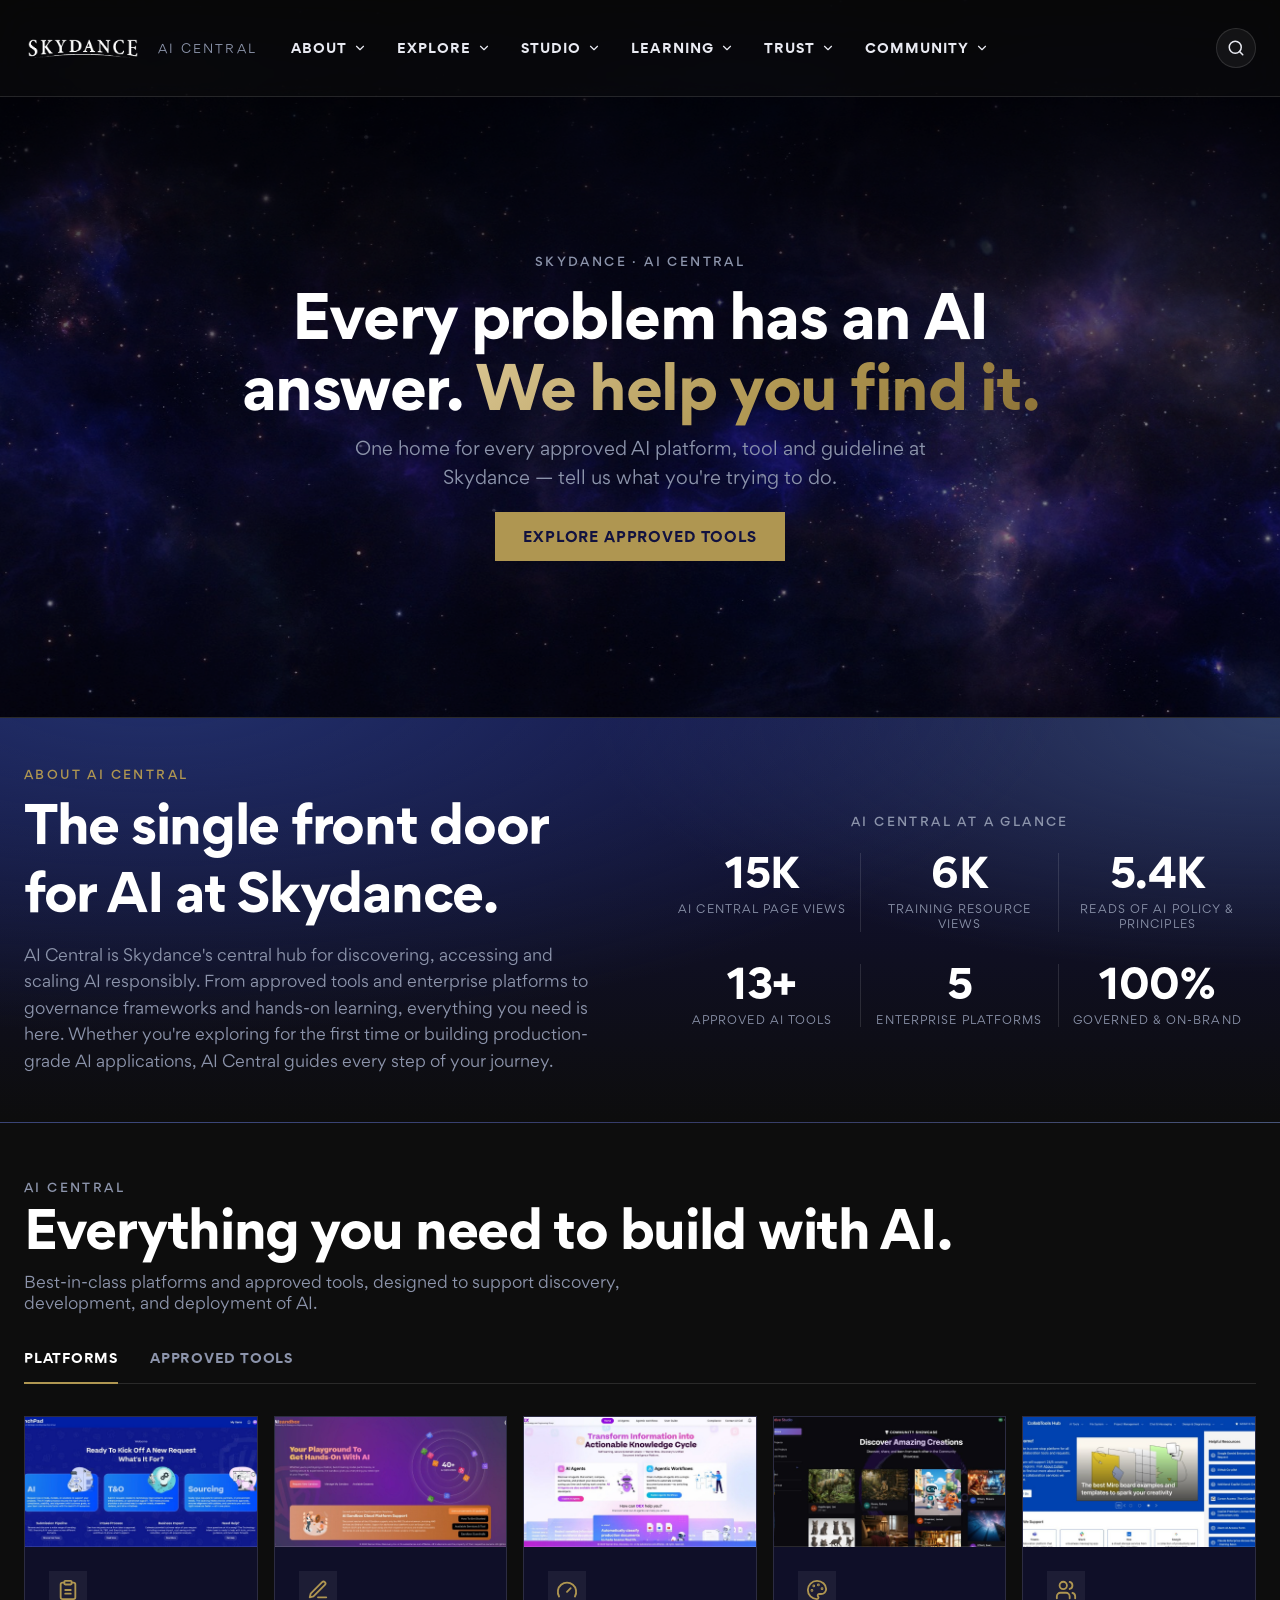
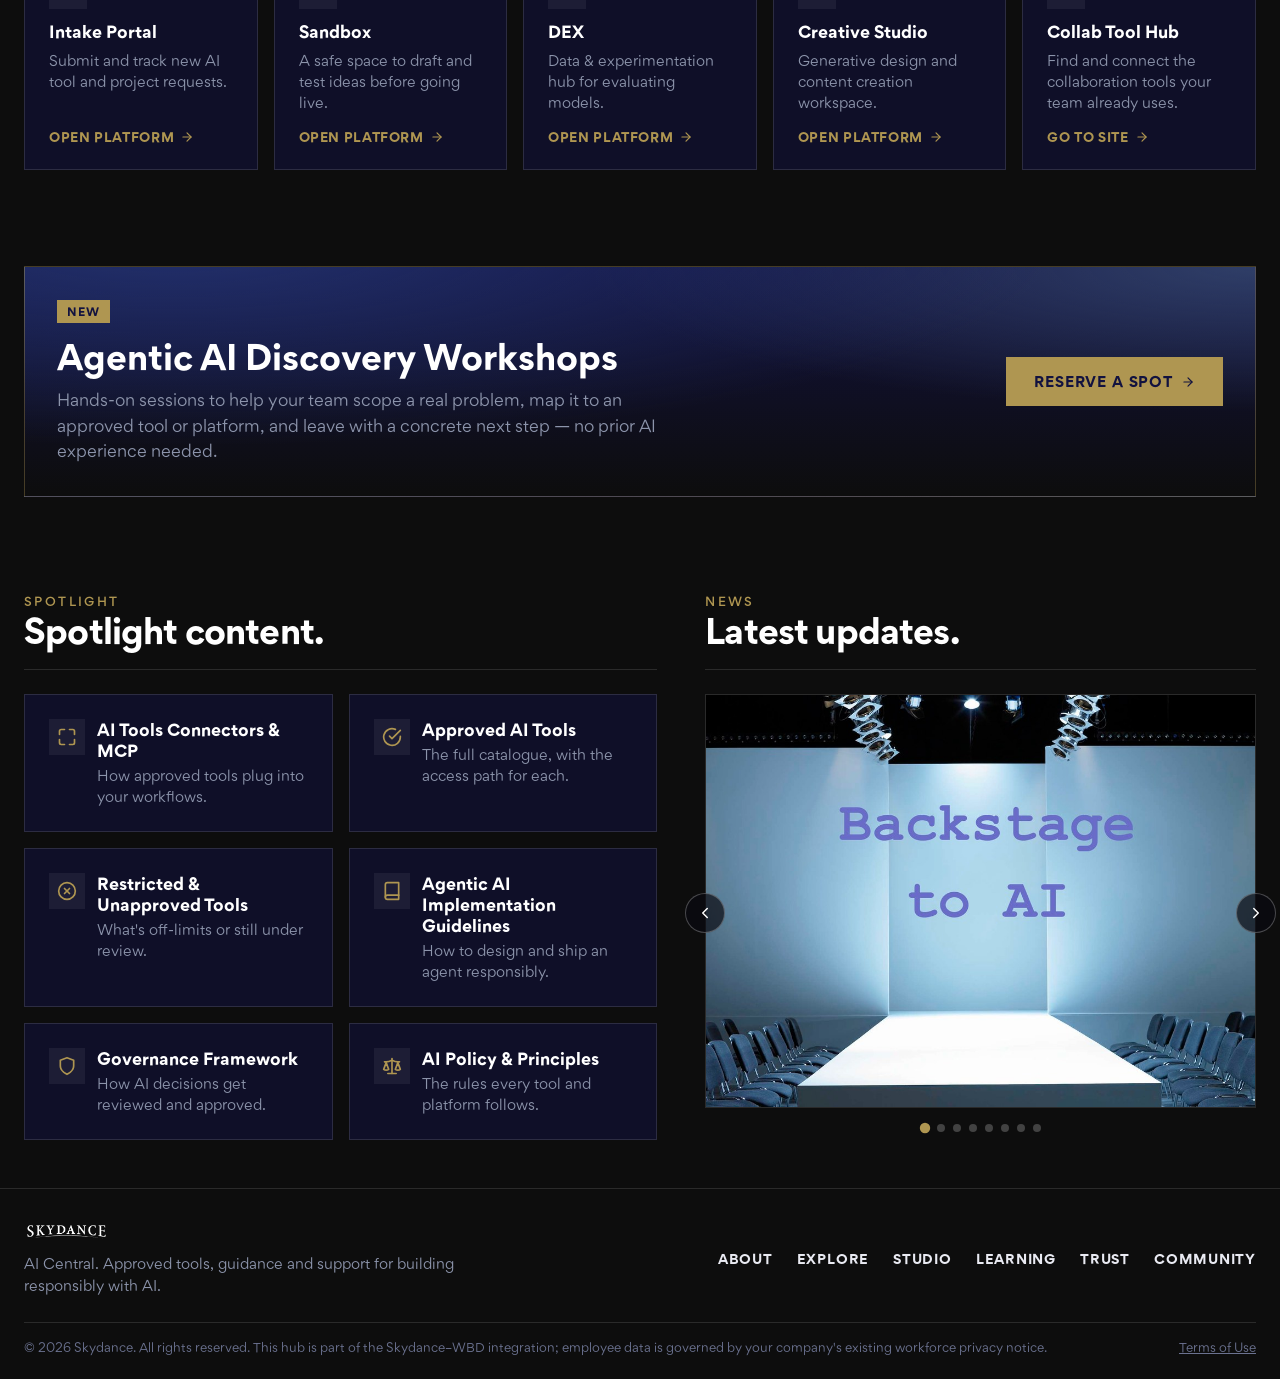
==== commit 70924abf: "Real content, layout and link pass across the site - Remove mock-data Business Impact section; merge" ====
--- a/index.html
+++ b/index.html
@@ -45,7 +45,7 @@
         <a class="nav-trigger" href="#" aria-haspopup="true" aria-expanded="false" aria-controls="navFlyout">Trust<svg class="nav-trigger__chevron" viewBox="0 0 24 24" width="14" height="14" fill="none" stroke="currentColor" stroke-width="2" stroke-linecap="round" stroke-linejoin="round" aria-hidden="true"><path d="m6 9 6 6 6-6"></path></svg></a>
       </div>
       <div class="nav-item" data-panel="community">
-        <a class="nav-trigger" href="#" aria-haspopup="true" aria-expanded="false" aria-controls="navFlyout">Community<svg class="nav-trigger__chevron" viewBox="0 0 24 24" width="14" height="14" fill="none" stroke="currentColor" stroke-width="2" stroke-linecap="round" stroke-linejoin="round" aria-hidden="true"><path d="m6 9 6 6 6-6"></path></svg></a>
+        <a class="nav-trigger" href="https://warnermedia.sharepoint.com/sites/WBDAICentral/SitePages/Community_Landing.aspx" target="_blank" rel="noopener" aria-haspopup="true" aria-expanded="false" aria-controls="navFlyout">Community<svg class="nav-trigger__chevron" viewBox="0 0 24 24" width="14" height="14" fill="none" stroke="currentColor" stroke-width="2" stroke-linecap="round" stroke-linejoin="round" aria-hidden="true"><path d="m6 9 6 6 6-6"></path></svg></a>
       </div>
     </nav>
 
@@ -63,7 +63,6 @@
           </div>
         </div>
       </div>
-      <a class="btn btn-gold btn-sm" href="#request-access">Request access</a>
       <button class="nav-toggle" id="navToggle" aria-label="Open menu" aria-expanded="false" aria-controls="mobileNav">
         <svg viewBox="0 0 24 24" width="20" height="20" fill="none" stroke="currentColor" stroke-width="2" stroke-linecap="round" stroke-linejoin="round" aria-hidden="true"><line x1="4" x2="20" y1="7" y2="7"></line><line x1="4" x2="20" y1="12" y2="12"></line><line x1="4" x2="20" y1="17" y2="17"></line></svg>
       </button>
@@ -89,26 +88,27 @@
         <a href="#">Tool Guidance</a>
       </div>
       <div class="nav-flyout__col" data-panel="studio">
-        <a href="#">Intake Portal</a>
-        <a href="#">Sandbox</a>
+        <a href="https://warnermedia.sharepoint.com/sites/WBDAICentral/SitePages/Home_One-Tech-Intake-Portal.aspx" target="_blank" rel="noopener">Intake Portal</a>
+        <a href="https://warnermedia.sharepoint.com/sites/WBDAICentral/SitePages/Home_AI-Sandbox.aspx" target="_blank" rel="noopener">Sandbox</a>
         <a href="#">DEX</a>
-        <a href="#">Creative Studio</a>
+        <a href="https://warnermedia.sharepoint.com/sites/wbdcontentlab/SitePages/AI-Creative-Studio-Hub.aspx?csf=1&amp;web=1&amp;e=E3SuNr&amp;CID=ca6a32ae-9356-4eb2-bfb8-98ca24018188" target="_blank" rel="noopener">Creative Studio</a>
         <a href="#">Content Lab</a>
-        <a href="#">Engineering Standards</a>
+        <a href="https://warnermedia.sharepoint.com/sites/WBDAICentral/SitePages/WBD-AI-Engineering-Standards.aspx" target="_blank" rel="noopener">Engineering Standards</a>
       </div>
       <div class="nav-flyout__col" data-panel="learning">
-        <a href="#">LearnAI@WBD</a>
-        <a href="#">Training &amp; Resources</a>
-        <a href="#">Roadshows</a>
+        <a href="https://warnermedia.sharepoint.com/sites/WBDAICentral/SitePages/Microsoft-AI-Learning-Hub.aspx" target="_blank" rel="noopener">LearnAI@WBD</a>
+        <a href="https://warnermedia.sharepoint.com/sites/WBDAICentral/SitePages/WBD-AI-Cirriculum.aspx" target="_blank" rel="noopener">Training &amp; Resources</a>
+        <a href="https://warnermedia.sharepoint.com/sites/WBDAICentral/SitePages/AI-Roadshows.aspx" target="_blank" rel="noopener">Roadshows</a>
       </div>
       <div class="nav-flyout__col" data-panel="trust">
         <a href="#">Responsible AI</a>
-        <a href="#">Policies &amp; Governance</a>
+        <a href="https://warnermedia.sharepoint.com/sites/WBDAICentral/SitePages/Goverance&amp;OperatingModel.aspx" target="_blank" rel="noopener">Governance Framework</a>
+        <a href="https://warnermedia.sharepoint.com/sites/WBDAICentral/SitePages/Guidelines%20&amp;%20Policies.aspx" target="_blank" rel="noopener">Policy &amp; Principles</a>
         <a href="#">Reviews &amp; Approvals</a>
       </div>
       <div class="nav-flyout__col" data-panel="community">
-        <a href="#">Events &amp; Updates</a>
-        <a href="#">Support</a>
+        <a href="https://warnermedia.sharepoint.com/sites/WBDAICentral/SitePages/Latest-Updates.aspx" target="_blank" rel="noopener">Events &amp; Updates</a>
+        <a href="https://warnermedia.sharepoint.com/sites/WBDAICentral/SitePages/Contact-Us.aspx" target="_blank" rel="noopener">Support</a>
       </div>
     </div>
   </div>
@@ -137,29 +137,30 @@
   </details>
   <details class="mobile-accordion">
     <summary>Studio<span class="mobile-accordion__marker" aria-hidden="true">+</span></summary>
-    <a href="#">Intake Portal</a>
-    <a href="#">Sandbox</a>
+    <a href="https://warnermedia.sharepoint.com/sites/WBDAICentral/SitePages/Home_One-Tech-Intake-Portal.aspx" target="_blank" rel="noopener">Intake Portal</a>
+    <a href="https://warnermedia.sharepoint.com/sites/WBDAICentral/SitePages/Home_AI-Sandbox.aspx" target="_blank" rel="noopener">Sandbox</a>
     <a href="#">DEX</a>
-    <a href="#">Creative Studio</a>
+    <a href="https://warnermedia.sharepoint.com/sites/wbdcontentlab/SitePages/AI-Creative-Studio-Hub.aspx?csf=1&amp;web=1&amp;e=E3SuNr&amp;CID=ca6a32ae-9356-4eb2-bfb8-98ca24018188" target="_blank" rel="noopener">Creative Studio</a>
     <a href="#">Content Lab</a>
-    <a href="#">Engineering Standards</a>
+    <a href="https://warnermedia.sharepoint.com/sites/WBDAICentral/SitePages/WBD-AI-Engineering-Standards.aspx" target="_blank" rel="noopener">Engineering Standards</a>
   </details>
   <details class="mobile-accordion">
     <summary>Learning<span class="mobile-accordion__marker" aria-hidden="true">+</span></summary>
-    <a href="#">LearnAI@WBD</a>
-    <a href="#">Training &amp; Resources</a>
-    <a href="#">Roadshows</a>
+    <a href="https://warnermedia.sharepoint.com/sites/WBDAICentral/SitePages/Microsoft-AI-Learning-Hub.aspx" target="_blank" rel="noopener">LearnAI@WBD</a>
+    <a href="https://warnermedia.sharepoint.com/sites/WBDAICentral/SitePages/WBD-AI-Cirriculum.aspx" target="_blank" rel="noopener">Training &amp; Resources</a>
+    <a href="https://warnermedia.sharepoint.com/sites/WBDAICentral/SitePages/AI-Roadshows.aspx" target="_blank" rel="noopener">Roadshows</a>
   </details>
   <details class="mobile-accordion">
     <summary>Trust<span class="mobile-accordion__marker" aria-hidden="true">+</span></summary>
     <a href="#">Responsible AI</a>
-    <a href="#">Policies &amp; Governance</a>
+    <a href="https://warnermedia.sharepoint.com/sites/WBDAICentral/SitePages/Goverance&amp;OperatingModel.aspx" target="_blank" rel="noopener">Governance Framework</a>
+    <a href="https://warnermedia.sharepoint.com/sites/WBDAICentral/SitePages/Guidelines%20&amp;%20Policies.aspx" target="_blank" rel="noopener">Policy &amp; Principles</a>
     <a href="#">Reviews &amp; Approvals</a>
   </details>
   <details class="mobile-accordion">
     <summary>Community<span class="mobile-accordion__marker" aria-hidden="true">+</span></summary>
-    <a href="#">Events &amp; Updates</a>
-    <a href="#">Support</a>
+    <a href="https://warnermedia.sharepoint.com/sites/WBDAICentral/SitePages/Latest-Updates.aspx" target="_blank" rel="noopener">Events &amp; Updates</a>
+    <a href="https://warnermedia.sharepoint.com/sites/WBDAICentral/SitePages/Contact-Us.aspx" target="_blank" rel="noopener">Support</a>
   </details>
 
   <a class="btn btn-gold" href="#request-access">Request access</a>
@@ -181,7 +182,6 @@
 
       <div class="hero__ctas">
         <a class="btn btn-gold" href="#platforms">Explore approved tools</a>
-        <a class="btn btn-ghost" href="#value">See the business impact</a>
       </div>
     </div>
   </section>
@@ -252,7 +252,8 @@
            owned/governed, not a third-party access request. -->
       <div class="tool-panel is-active" id="panel-internal" role="tabpanel" aria-labelledby="tab-internal" data-panel="internal">
         <div class="platform-grid">
-          <a class="platform-card" href="#">
+          <a class="platform-card" href="https://techintake.wbd.com/" target="_blank" rel="noopener">
+            <span class="platform-card__cover" style="background-image:url('assets/platforms/intake-portal.jpg')" aria-hidden="true"></span>
             <span class="platform-card__icon" aria-hidden="true">
               <svg viewBox="0 0 24 24" width="22" height="22" fill="none" stroke="currentColor" stroke-width="2" stroke-linecap="round" stroke-linejoin="round"><path d="M16 4h2a2 2 0 0 1 2 2v14a2 2 0 0 1-2 2H6a2 2 0 0 1-2-2V6a2 2 0 0 1 2-2h2"></path><rect width="8" height="4" x="8" y="2" rx="1"></rect><path d="M9 12h6"></path><path d="M9 16h6"></path></svg>
             </span>
@@ -260,7 +261,8 @@
             <span class="platform-card__desc">Submit and track new AI tool and project requests.</span>
             <span class="platform-card__cta">Open platform <svg viewBox="0 0 24 24" width="14" height="14" fill="none" stroke="currentColor" stroke-width="2" stroke-linecap="round" stroke-linejoin="round" aria-hidden="true"><path d="M5 12h14"></path><path d="m12 5 7 7-7 7"></path></svg></span>
           </a>
-          <a class="platform-card" href="#">
+          <a class="platform-card" href="https://aisandbox.wbd.com/" target="_blank" rel="noopener">
+            <span class="platform-card__cover" style="background-image:url('assets/platforms/sandbox.jpg')" aria-hidden="true"></span>
             <span class="platform-card__icon" aria-hidden="true">
               <svg viewBox="0 0 24 24" width="22" height="22" fill="none" stroke="currentColor" stroke-width="2" stroke-linecap="round" stroke-linejoin="round"><path d="M12 20h9"></path><path d="M16.5 3.5a2.12 2.12 0 0 1 3 3L7 19l-4 1 1-4Z"></path></svg>
             </span>
@@ -268,7 +270,8 @@
             <span class="platform-card__desc">A safe space to draft and test ideas before going live.</span>
             <span class="platform-card__cta">Open platform <svg viewBox="0 0 24 24" width="14" height="14" fill="none" stroke="currentColor" stroke-width="2" stroke-linecap="round" stroke-linejoin="round" aria-hidden="true"><path d="M5 12h14"></path><path d="m12 5 7 7-7 7"></path></svg></span>
           </a>
-          <a class="platform-card" href="#">
+          <a class="platform-card" href="https://dex.wbd.com/" target="_blank" rel="noopener">
+            <span class="platform-card__cover" style="background-image:url('assets/platforms/dex.jpg')" aria-hidden="true"></span>
             <span class="platform-card__icon" aria-hidden="true">
               <svg viewBox="0 0 24 24" width="22" height="22" fill="none" stroke="currentColor" stroke-width="2" stroke-linecap="round" stroke-linejoin="round"><path d="m12 14 4-4"></path><path d="M3.34 19a10 10 0 1 1 17.32 0"></path></svg>
             </span>
@@ -276,13 +279,26 @@
             <span class="platform-card__desc">Data &amp; experimentation hub for evaluating models.</span>
             <span class="platform-card__cta">Open platform <svg viewBox="0 0 24 24" width="14" height="14" fill="none" stroke="currentColor" stroke-width="2" stroke-linecap="round" stroke-linejoin="round" aria-hidden="true"><path d="M5 12h14"></path><path d="m12 5 7 7-7 7"></path></svg></span>
           </a>
-          <a class="platform-card" href="#">
+          <a class="platform-card" href="http://creative-studio.wbd.com/" target="_blank" rel="noopener">
+            <span class="platform-card__cover" style="background-image:url('assets/platforms/creative-studio.jpg')" aria-hidden="true"></span>
             <span class="platform-card__icon" aria-hidden="true">
               <svg viewBox="0 0 24 24" width="22" height="22" fill="none" stroke="currentColor" stroke-width="2" stroke-linecap="round" stroke-linejoin="round"><circle cx="13.5" cy="6.5" r=".5"></circle><circle cx="17.5" cy="10.5" r=".5"></circle><circle cx="8.5" cy="7.5" r=".5"></circle><circle cx="6.5" cy="12.5" r=".5"></circle><path d="M12 2C6.5 2 2 6.5 2 12s4.5 10 10 10c.926 0 1.648-.746 1.648-1.688 0-.437-.18-.835-.437-1.125-.29-.289-.438-.652-.438-1.125a1.64 1.64 0 0 1 1.668-1.668h1.996c3.051 0 5.555-2.503 5.555-5.554C21.965 6.012 17.461 2 12 2z"></path></svg>
             </span>
             <span class="platform-card__name">Creative Studio</span>
             <span class="platform-card__desc">Generative design and content creation workspace.</span>
             <span class="platform-card__cta">Open platform <svg viewBox="0 0 24 24" width="14" height="14" fill="none" stroke="currentColor" stroke-width="2" stroke-linecap="round" stroke-linejoin="round" aria-hidden="true"><path d="M5 12h14"></path><path d="m12 5 7 7-7 7"></path></svg></span>
+          </a>
+          <!-- Not an in-house platform — an external directory site — so its
+               CTA reads "Go to site" instead of "Open platform" like its
+               siblings in this grid. -->
+          <a class="platform-card" href="https://warnermedia.sharepoint.com/sites/CollabToolsHub" target="_blank" rel="noopener">
+            <span class="platform-card__cover" style="background-image:url('assets/platforms/collab-tool-hub.jpg')" aria-hidden="true"></span>
+            <span class="platform-card__icon" aria-hidden="true">
+              <svg viewBox="0 0 24 24" width="22" height="22" fill="none" stroke="currentColor" stroke-width="2" stroke-linecap="round" stroke-linejoin="round"><path d="M16 21v-2a4 4 0 0 0-4-4H6a4 4 0 0 0-4 4v2"></path><circle cx="9" cy="7" r="4"></circle><path d="M22 21v-2a4 4 0 0 0-3-3.87"></path><path d="M16 3.13a4 4 0 0 1 0 7.75"></path></svg>
+            </span>
+            <span class="platform-card__name">Collab Tool Hub</span>
+            <span class="platform-card__desc">Find and connect the collaboration tools your team already uses.</span>
+            <span class="platform-card__cta">Go to site <svg viewBox="0 0 24 24" width="14" height="14" fill="none" stroke="currentColor" stroke-width="2" stroke-linecap="round" stroke-linejoin="round" aria-hidden="true"><path d="M5 12h14"></path><path d="m12 5 7 7-7 7"></path></svg></span>
           </a>
         </div>
       </div>
@@ -332,49 +348,146 @@
     </div>
   </section>
 
-  <!-- ======================= CREATING VALUE ACROSS THE BUSINESS (brand-blue band) ======================= -->
-  <section id="value" class="value-band">
+  <!-- ======================= DISCOVERY WORKSHOPS (feature banner) ======================= -->
+  <section class="discovery-banner">
     <div class="container">
-      <div class="section-head section-head--center">
-        <div>
-          <p class="eyebrow eyebrow--accent">Impact</p>
-          <h2>Creating value across the business.</h2>
-          <p>AI Central is already helping teams across Skydance ship faster, safer and more consistently.</p>
-        </div>
-      </div>
-
-      <div class="value-grid">
-        <div class="value-card">
-          <span class="value-card__icon" aria-hidden="true">
-            <svg viewBox="0 0 24 24" width="22" height="22" fill="none" stroke="currentColor" stroke-width="2" stroke-linecap="round" stroke-linejoin="round"><path d="m3 11 18-5v12L3 14v-3z"></path><path d="M11.6 16.8a3 3 0 1 1-5.8-1.6"></path></svg>
-          </span>
-          <div class="value-card__value">3&times;</div>
-          <div class="value-card__label">Faster campaign ideation with approved tools</div>
-        </div>
-        <div class="value-card">
-          <span class="value-card__icon" aria-hidden="true">
-            <svg viewBox="0 0 24 24" width="22" height="22" fill="none" stroke="currentColor" stroke-width="2" stroke-linecap="round" stroke-linejoin="round"><path d="M20.2 6 3 11l-.9-2.4c-.3-1.1.3-2.2 1.3-2.5l13.5-4c1.1-.3 2.2.3 2.5 1.3Z"></path><path d="M3 11h18v8a2 2 0 0 1-2 2H5a2 2 0 0 1-2-2Z"></path></svg>
-          </span>
-          <div class="value-card__value">12+</div>
-          <div class="value-card__label">AI-assisted workflows now in pilot across Production</div>
-        </div>
-        <div class="value-card">
-          <span class="value-card__icon" aria-hidden="true">
-            <svg viewBox="0 0 24 24" width="22" height="22" fill="none" stroke="currentColor" stroke-width="2" stroke-linecap="round" stroke-linejoin="round"><path d="m18 16 4-4-4-4"></path><path d="m6 8-4 4 4 4"></path><path d="m14.5 4-5 16"></path></svg>
-          </span>
-          <div class="value-card__value">100%</div>
-          <div class="value-card__label">Of new builds reviewed against AI engineering standards</div>
-        </div>
-        <div class="value-card">
-          <span class="value-card__icon" aria-hidden="true">
-            <svg viewBox="0 0 24 24" width="22" height="22" fill="none" stroke="currentColor" stroke-width="2" stroke-linecap="round" stroke-linejoin="round"><path d="m16 16 3-8 3 8c-.87.65-1.92 1-3 1s-2.13-.35-3-1Z"></path><path d="m2 16 3-8 3 8c-.87.65-1.92 1-3 1s-2.13-.35-3-1Z"></path><path d="M7 21h10"></path><path d="M12 3v18"></path><path d="M3 7h2c2 0 5-1 7-2 2 1 5 2 7 2h2"></path></svg>
-          </span>
-          <div class="value-card__value">0</div>
-          <div class="value-card__label">Unapproved tools running in production, by policy</div>
-        </div>
+      <div class="discovery-banner__card">
+        <div class="discovery-banner__copy">
+          <span class="discovery-banner__badge">New</span>
+          <h2>Agentic AI Discovery Workshops</h2>
+          <p>Hands-on sessions to help your team scope a real problem, map it to an approved tool or platform, and leave with a concrete next step — no prior AI experience needed.</p>
+        </div>
+        <a class="btn btn-gold" href="https://warnermedia.sharepoint.com/sites/WBDAICentral/SitePages/Agentic-AI-Discovery-Workshops.aspx" target="_blank" rel="noopener">Reserve a spot <svg viewBox="0 0 24 24" width="14" height="14" fill="none" stroke="currentColor" stroke-width="2" stroke-linecap="round" stroke-linejoin="round" aria-hidden="true"><path d="M5 12h14"></path><path d="m12 5 7 7-7 7"></path></svg></a>
       </div>
     </div>
   </section>
+
+  <!-- ======================= SPOTLIGHT + LATEST UPDATES, combined row ======================
+       Two independent content blocks sharing one section to save vertical
+       space, following skydance.com's "Latest News" header pattern — an
+       eyebrow + H2 on the left, with a "See more"-style link pinned to the
+       same row's far edge — applied to each column's own mini-header
+       instead of one shared heading, since Spotlight and Updates are two
+       distinct feeds, not one. ======================================== -->
+  <section class="spotlight-updates">
+    <div class="container spotlight-updates__grid">
+
+      <div class="spotlight-updates__col spotlight-updates__col--spotlight">
+        <div class="spotlight-updates__head">
+          <div>
+            <p class="eyebrow eyebrow--accent">Spotlight</p>
+            <h2>Spotlight content.</h2>
+          </div>
+        </div>
+        <div class="spotlight-grid">
+          <a class="spotlight-card" href="https://warnermedia.sharepoint.com/sites/CollabToolsHub/SitePages/AI%20Tools%20-%20Connectors%20Offering.aspx" target="_blank" rel="noopener">
+            <span class="spotlight-card__icon" aria-hidden="true">
+              <svg viewBox="0 0 24 24" width="20" height="20" fill="none" stroke="currentColor" stroke-width="2" stroke-linecap="round" stroke-linejoin="round"><path d="M9 3H5a2 2 0 0 0-2 2v4"></path><path d="M9 21H5a2 2 0 0 1-2-2v-4"></path><path d="M15 3h4a2 2 0 0 1 2 2v4"></path><path d="M15 21h4a2 2 0 0 0 2-2v-4"></path></svg>
+            </span>
+            <span class="spotlight-card__body">
+              <span class="spotlight-card__name">AI Tools Connectors &amp; MCP</span>
+              <span class="spotlight-card__desc">How approved tools plug into your workflows.</span>
+            </span>
+          </a>
+          <a class="spotlight-card" href="approved-tools.html">
+            <span class="spotlight-card__icon" aria-hidden="true">
+              <svg viewBox="0 0 24 24" width="20" height="20" fill="none" stroke="currentColor" stroke-width="2" stroke-linecap="round" stroke-linejoin="round"><path d="M22 11.08V12a10 10 0 1 1-5.93-9.14"></path><path d="M22 4 12 14.01l-3-3"></path></svg>
+            </span>
+            <span class="spotlight-card__body">
+              <span class="spotlight-card__name">Approved AI Tools</span>
+              <span class="spotlight-card__desc">The full catalogue, with the access path for each.</span>
+            </span>
+          </a>
+          <a class="spotlight-card" href="approved-tools.html#restricted">
+            <span class="spotlight-card__icon" aria-hidden="true">
+              <svg viewBox="0 0 24 24" width="20" height="20" fill="none" stroke="currentColor" stroke-width="2" stroke-linecap="round" stroke-linejoin="round"><circle cx="12" cy="12" r="10"></circle><line x1="15" x2="9" y1="9" y2="15"></line><line x1="9" x2="15" y1="9" y2="15"></line></svg>
+            </span>
+            <span class="spotlight-card__body">
+              <span class="spotlight-card__name">Restricted &amp; Unapproved Tools</span>
+              <span class="spotlight-card__desc">What's off-limits or still under review.</span>
+            </span>
+          </a>
+          <a class="spotlight-card" href="https://warnermedia.sharepoint.com/sites/WBDAICoE/SitePages/agent-AI-Hub.aspx" target="_blank" rel="noopener">
+            <span class="spotlight-card__icon" aria-hidden="true">
+              <svg viewBox="0 0 24 24" width="20" height="20" fill="none" stroke="currentColor" stroke-width="2" stroke-linecap="round" stroke-linejoin="round"><path d="M4 19.5A2.5 2.5 0 0 1 6.5 17H20"></path><path d="M6.5 2H20v20H6.5A2.5 2.5 0 0 1 4 19.5v-15A2.5 2.5 0 0 1 6.5 2z"></path></svg>
+            </span>
+            <span class="spotlight-card__body">
+              <span class="spotlight-card__name">Agentic AI Implementation Guidelines</span>
+              <span class="spotlight-card__desc">How to design and ship an agent responsibly.</span>
+            </span>
+          </a>
+          <a class="spotlight-card" href="https://warnermedia.sharepoint.com/sites/WBDAICoE/SitePages/agent-AI-Hub.aspx" target="_blank" rel="noopener">
+            <span class="spotlight-card__icon" aria-hidden="true">
+              <svg viewBox="0 0 24 24" width="20" height="20" fill="none" stroke="currentColor" stroke-width="2" stroke-linecap="round" stroke-linejoin="round"><path d="M12 22s8-4 8-10V5l-8-3-8 3v7c0 6 8 10 8 10Z"></path></svg>
+            </span>
+            <span class="spotlight-card__body">
+              <span class="spotlight-card__name">Governance Framework</span>
+              <span class="spotlight-card__desc">How AI decisions get reviewed and approved.</span>
+            </span>
+          </a>
+          <a class="spotlight-card" href="https://warnermedia.sharepoint.com/sites/WBDAICoE/SitePages/Policy%20&amp;%20Principles.aspx" target="_blank" rel="noopener">
+            <span class="spotlight-card__icon" aria-hidden="true">
+              <svg viewBox="0 0 24 24" width="20" height="20" fill="none" stroke="currentColor" stroke-width="2" stroke-linecap="round" stroke-linejoin="round"><path d="m16 16 3-8 3 8c-.87.65-1.92 1-3 1s-2.13-.35-3-1Z"></path><path d="m2 16 3-8 3 8c-.87.65-1.92 1-3 1s-2.13-.35-3-1Z"></path><path d="M7 21h10"></path><path d="M12 3v18"></path><path d="M3 7h2c2 0 5-1 7-2 2 1 5 2 7 2h2"></path></svg>
+            </span>
+            <span class="spotlight-card__body">
+              <span class="spotlight-card__name">AI Policy &amp; Principles</span>
+              <span class="spotlight-card__desc">The rules every tool and platform follows.</span>
+            </span>
+          </a>
+        </div>
+      </div>
+
+      <div class="spotlight-updates__col spotlight-updates__col--updates">
+        <div class="spotlight-updates__head">
+          <div>
+            <p class="eyebrow eyebrow--accent">News</p>
+            <h2>Latest updates.</h2>
+          </div>
+        </div>
+        <div class="updates-carousel" id="updatesCarousel">
+          <div class="updates-carousel__viewport">
+            <div class="updates-carousel__track" id="updatesTrack">
+              <a class="updates-slide" href="https://warnermedia.sharepoint.com/sites/WBDAICentral/SitePages/backstage%20to%20ai.aspx" target="_blank" rel="noopener">
+                <img src="assets/updates/1-backstage-runway.jpg" alt="Backstage to AI — a new video series going behind the curtain with AI experts." />
+              </a>
+              <a class="updates-slide" href="https://wbd.service-now.com/one?id=kb_article&sysparm_article=KB0018902&table=kb_knowledge&searchTerm=ai%20policy" target="_blank" rel="noopener">
+                <img src="assets/updates/2-ai-policy.jpg" alt="Important — click to read the updated AI Policy." />
+              </a>
+              <a class="updates-slide" href="https://warnermedia.sharepoint.com/sites/TechnologyandOperationsTraining/SitePages/Backstage-to-AI.aspx?csf=1&web=1" target="_blank" rel="noopener">
+                <img src="assets/updates/3-backstage-filmstrip.jpg" alt="Backstage to AI, a drop-in series — coming to seven WBD offices." />
+              </a>
+              <a class="updates-slide" href="https://warnermedia.sharepoint.com/sites/WBDAICentral/Archive/Guidelines/20260605%20Microsoft%20365%20CoPilot%20Guidelines%20-%20updated%20June%202026.pdf" target="_blank" rel="noopener">
+                <img src="assets/updates/4-copilot-guidelines.jpg" alt="Update — click to read the refreshed Microsoft Copilot guidelines." />
+              </a>
+              <a class="updates-slide" href="https://warnermedia.sharepoint.com/sites/WBDAICentral/SitePages/Home_One-Tech-Intake-Portal.aspx" target="_blank" rel="noopener">
+                <img src="assets/updates/5-launchpad-live.jpg" alt="New way to submit your technology intake request — the AI-powered One Tech Intake Portal is live now." />
+              </a>
+              <a class="updates-slide" href="https://warnermedia.sharepoint.com/sites/WBDAICentral/SitePages/Home_AI-Sandbox.aspx" target="_blank" rel="noopener">
+                <img src="assets/updates/6-sandbox-live.jpg" alt="AI Sandbox is now live — experiment boldly, innovate safely, in a WBD-governed environment." />
+              </a>
+              <a class="updates-slide" href="https://warnermedia.sharepoint.com/sites/WBDAICentral/SitePages/SORA2-Update.aspx" target="_blank" rel="noopener">
+                <img src="assets/updates/7-sora.jpg" alt="Sora." />
+              </a>
+              <a class="updates-slide" href="https://warnermedia.sharepoint.com/sites/WBDAICentral/SitePages/Home_AI-Dex.aspx" target="_blank" rel="noopener">
+                <img src="assets/updates/8-dex-live.jpg" alt="AI DEX — intelligence meets your documents. Live now." />
+              </a>
+            </div>
+          </div>
+          <button class="updates-carousel__arrow updates-carousel__arrow--prev" id="updatesPrev" type="button" aria-label="Previous update">
+            <svg viewBox="0 0 24 24" width="18" height="18" fill="none" stroke="currentColor" stroke-width="2" stroke-linecap="round" stroke-linejoin="round" aria-hidden="true"><path d="m15 18-6-6 6-6"></path></svg>
+          </button>
+          <button class="updates-carousel__arrow updates-carousel__arrow--next" id="updatesNext" type="button" aria-label="Next update">
+            <svg viewBox="0 0 24 24" width="18" height="18" fill="none" stroke="currentColor" stroke-width="2" stroke-linecap="round" stroke-linejoin="round" aria-hidden="true"><path d="m9 18 6-6-6-6"></path></svg>
+          </button>
+          <div class="updates-carousel__dots" id="updatesDots" role="tablist" aria-label="Choose an update"></div>
+        </div>
+      </div>
+
+    </div>
+  </section>
+
+  <!-- Business Impact band removed for now — the stats were mock data.
+       Bring it back once we have real usage/impact numbers to report. -->
 
 </main>
 
--- a/styles.css
+++ b/styles.css
@@ -74,7 +74,7 @@
 /* ==========================================================================
    COSMOS BACKGROUND
    Fixed, real nebula photography — intentionally visible ONLY through the
-   hero. Every section below it (.about-band, .platforms, .value-band,
+   hero. Every section below it (.about-band, .platforms, .spotlight-updates,
    .site-footer) paints a fully OPAQUE background over this layer, so the
    galaxy never bleeds past the first screen, plus a flat .hero__scrim for
    extra contrast on the hero's own text.
@@ -229,31 +229,37 @@
   border-bottom: 1px solid var(--border-hairline);
 }
 
+/* Grid, not flex: a true 1fr / auto / 1fr split keeps the center column
+   (nav) mathematically centered on the page regardless of how wide the
+   brand lockup or the actions cluster are — a flex row with nav:flex-1
+   would instead left-bias it right next to the logo. */
 .site-header__bar {
-  display: flex;
+  display: grid;
+  grid-template-columns: 1fr auto 1fr;
   align-items: center;
   gap: var(--space-6);
   min-height: 96px;
   padding-block: var(--space-3);
 }
 
-/* Vertical business-unit lockup, per the Skydance brand guide: wordmark on
-   top, department/unit name centered directly beneath it in small tracked
-   caps (guide spec: tracking +225 ≈ 0.22em). Replaces the earlier
-   side-by-side "logo | label" horizontal lockup. Logo sized up for presence
-   — the header is allowed to grow taller to accommodate it. */
+/* Horizontal business-unit lockup, per the Skydance brand guide's
+   business-unit/department lockup pattern (brand guide p.13): wordmark and
+   unit name sit side by side. The brand guide's own horizontal examples
+   (e.g. "Skydance Creative & Strategy") separate the two with generous
+   word-spacing alone — no vertical divider rule — and set the unit name
+   in a regular, not medium/bold, weight, so we match that here. */
 .brand {
   display: flex;
-  flex-direction: column;
-  align-items: center;
-  gap: 6px;
+  align-items: center;
+  gap: var(--space-4);
   flex-shrink: 0;
-}
-.brand img { height: 40px; width: auto; }
+  justify-self: start;
+}
+.brand img { height: 28px; width: auto; }
 .brand__unit {
-  font-size: 11px;
-  font-weight: var(--fw-medium);
-  letter-spacing: 0.22em;
+  font-size: 12px;
+  font-weight: var(--fw-regular);
+  letter-spacing: 0.18em;
   text-transform: uppercase;
   color: var(--sky-gray-blue);
   white-space: nowrap;
@@ -263,7 +269,7 @@
   display: flex;
   align-items: center;
   gap: 2px;
-  flex: 1;
+  justify-self: center;
 }
 
 .nav-item { position: relative; }
@@ -367,7 +373,7 @@
   display: flex;
   align-items: center;
   gap: var(--space-4);
-  margin-left: auto;
+  justify-self: end;
 }
 
 .icon-btn {
@@ -514,7 +520,11 @@
    HERO (the only section with the cosmos showing through)
    ========================================================================== */
 .hero {
-  padding-block: var(--space-7) var(--space-6);
+  /* Same padding-block as every other section (var(--space-7) top AND
+     bottom) — this used to be a tighter space-6 bottom, which made the
+     hero→About seam read as a smaller gap than every other section-to-
+     section transition on the page. */
+  padding-block: var(--space-7);
   position: relative;
   min-height: min(72vh, 620px);
   display: flex;
@@ -557,7 +567,7 @@
 .hero h1 {
   font-family: var(--font-display);
   font-size: var(--fs-hero);
-  line-height: 1.05;
+  line-height: 1.2;
   font-weight: var(--fw-bold);
   letter-spacing: var(--tracking-display);
   color: var(--text-headline);
@@ -734,12 +744,26 @@
   padding: var(--space-5);
   background: var(--surface-1);
   border: 1px solid var(--border-hairline);
+  overflow: hidden;
   transition: border-color 0.2s ease, background 0.2s ease, transform 0.2s ease;
 }
 .platform-card:hover {
   border-color: rgba(175,150,81,0.4);
   background: var(--surface-2);
   transform: translateY(-2px);
+}
+/* Real product screenshot, bled edge-to-edge above the card's own padding
+   via negative margins — this is what makes the Platforms grid feel like a
+   gallery of live products instead of a plain icon list. Cards with no
+   screenshot yet (e.g. Collab Tool Hub) simply omit this element and fall
+   back to the original icon-first layout below. */
+.platform-card__cover {
+  display: block;
+  aspect-ratio: 16 / 9;
+  background-size: cover;
+  background-position: top center;
+  margin: calc(-1 * var(--space-5)) calc(-1 * var(--space-5)) var(--space-4);
+  border-bottom: 1px solid var(--border-hairline);
 }
 .platform-card__icon {
   width: 38px; height: 38px;
@@ -804,7 +828,9 @@
 .page-header {
   background: var(--grad-about-band);
   border-bottom: 1px solid var(--border-hairline);
-  padding-block: var(--space-7) var(--space-6);
+  /* Matches .hero's padding-block for the same reason — every section on
+     every page now shares the same var(--space-7) top/bottom rhythm. */
+  padding-block: var(--space-7);
   text-align: center;
 }
 .page-header .eyebrow { margin-bottom: var(--space-3); }
@@ -907,6 +933,11 @@
 }
 .tool-card__badge--dual { color: var(--sky-gold-100); border-color: rgba(175,150,81,0.35); }
 .tool-card__badge--platform { color: #fff; border-color: var(--border-strong); }
+/* "Available" — tools with only a guidelines link and no request-access
+   step. A distinct green reads as "ready to use" at a glance, instead of
+   the neutral gray that implied (to at least one reviewer) these still
+   needed some kind of approval. */
+.tool-card__badge--available { color: #7ad9a5; border-color: rgba(122,217,165,0.35); }
 .tool-card__name {
   font-family: var(--font-display);
   font-size: var(--fs-body);
@@ -989,53 +1020,203 @@
 .tool-card--unapproved .tool-card__badge { color: #e8c468; border-color: rgba(232,196,104,0.35); }
 
 /* ==========================================================================
-   CREATING VALUE ACROSS THE BUSINESS — brand-blue band. Reuses the same
-   dividers-not-boxes KPI typography as the About section's metrics, framed
-   as cross-functional outcomes instead of traffic numbers.
-   ========================================================================== */
-.value-band {
+   DISCOVERY WORKSHOPS — feature banner. Carries over the AI Central
+   homepage's "Agentic AI Discovery Workshops" promo, badge-first so it reads
+   as a program callout rather than another tool/platform card.
+   ========================================================================== */
+.discovery-banner {
+  background: var(--bg-base);
+}
+.discovery-banner__card {
+  display: flex;
+  align-items: center;
+  justify-content: space-between;
+  gap: var(--space-6);
+  flex-wrap: wrap;
+  padding: var(--space-6);
   background: var(--grad-about-band);
-  border-top: 1px solid var(--border-hairline);
+  border: 1px solid rgba(175,150,81,0.35);
+}
+.discovery-banner__copy { max-width: 620px; }
+.discovery-banner__badge {
+  display: inline-flex;
+  align-items: center;
+  padding: 4px 10px;
+  background: var(--sky-gold-100);
+  color: var(--text-on-gold);
+  font-size: 11px;
+  font-weight: var(--fw-bold);
+  letter-spacing: 0.08em;
+  text-transform: uppercase;
+  margin-bottom: var(--space-3);
+}
+.discovery-banner__copy h2 {
+  font-family: var(--font-display);
+  font-size: var(--fs-h2);
+  font-weight: var(--fw-bold);
+  color: #fff;
+  margin-bottom: var(--space-2);
+}
+.discovery-banner__copy p {
+  color: var(--sky-gray-blue);
+  line-height: 1.6;
+  max-width: 54ch;
+}
+.discovery-banner__card .btn { flex-shrink: 0; }
+
+/* ==========================================================================
+   SPOTLIGHT + LATEST UPDATES — combined row. Two independent feeds (the
+   compact Spotlight link-card grid and the real-content Updates carousel)
+   share one section so the page doesn't spend two full-width stacked
+   sections on them — modeled on skydance.com's "Latest News" header
+   pattern (eyebrow + H2, no long description, kept tight above the
+   content) applied per-column instead of once for the whole row.
+   ========================================================================== */
+.spotlight-updates { background: var(--bg-base); }
+.spotlight-updates__grid {
+  display: grid;
+  grid-template-columns: 1.15fr 1fr;
+  gap: var(--space-7);
+  align-items: start;
+}
+.spotlight-updates__head {
+  display: flex;
+  justify-content: space-between;
+  align-items: flex-end;
+  gap: var(--space-4);
+  margin-bottom: var(--space-5);
+  padding-bottom: var(--space-4);
   border-bottom: 1px solid var(--border-hairline);
 }
-.section-head--center { justify-content: center; text-align: center; }
-.section-head--center > div { max-width: 640px; margin-inline: auto; }
-.section-head--center p:not(.eyebrow) { margin-inline: auto; }
-
-.value-grid {
+.spotlight-updates__head h2 {
+  font-family: var(--font-display);
+  font-size: var(--fs-h2);
+  font-weight: var(--fw-bold);
+  letter-spacing: var(--tracking-display);
+  color: var(--text-headline);
+}
+
+/* Spotlight link-card grid — compact link-card grid for governance/guidance
+   pages carried over from the AI Central homepage (connectors,
+   approved/restricted lists, implementation guidelines, governance,
+   policy). Simpler than .platform-card: icon + title + one-liner, no CTA
+   row. Two columns by default since this grid now lives in a narrower
+   half-width column instead of the full page width. */
+.spotlight-grid {
   display: grid;
-  grid-template-columns: repeat(4, 1fr);
-  gap: var(--space-5);
-}
-.value-card {
-  text-align: center;
-  padding-inline: var(--space-3);
-  border-right: 1px solid var(--border-hairline);
-}
-.value-card:last-child { border-right: none; }
-.value-card__icon {
-  display: inline-flex;
-  align-items: center;
+  grid-template-columns: repeat(2, 1fr);
+  gap: var(--space-4);
+}
+.spotlight-card {
+  display: flex;
+  align-items: flex-start;
+  gap: var(--space-3);
+  padding: var(--space-5);
+  background: var(--surface-1);
+  border: 1px solid var(--border-hairline);
+  transition: border-color 0.2s ease, background 0.2s ease, transform 0.2s ease;
+}
+.spotlight-card:hover {
+  border-color: rgba(175,150,81,0.4);
+  background: var(--surface-2);
+  transform: translateY(-2px);
+}
+.spotlight-card__icon {
+  width: 36px; height: 36px;
+  flex-shrink: 0;
+  display: grid; place-items: center;
+  background: rgba(255,255,255,0.06);
+  color: var(--sky-gold-100);
+}
+.spotlight-card__body { display: flex; flex-direction: column; gap: 4px; }
+.spotlight-card__name {
+  font-family: var(--font-display);
+  font-size: var(--fs-body);
+  font-weight: var(--fw-bold);
+  color: #fff;
+}
+.spotlight-card__desc {
+  font-size: var(--fs-small);
+  color: var(--sky-gray-blue);
+  line-height: 1.5;
+}
+
+/* ==========================================================================
+   LATEST UPDATES — real single-slide carousel carrying over the AI Central
+   homepage's "Backstage to AI" news feed. Each slide is a full-bleed
+   screenshot of a real announcement (the copy is baked into the artwork
+   itself, same as the original SharePoint carousel), so there's no
+   separate caption row to keep in sync — prev/next + dots just move the
+   track; script.js owns the index state.
+   ========================================================================== */
+.updates-carousel {
+  position: relative;
+  width: 100%;
+}
+.updates-carousel__viewport {
+  overflow: hidden;
+  border: 1px solid var(--border-hairline);
+}
+.updates-carousel__track {
+  display: flex;
+  transition: transform 0.45s cubic-bezier(0.65, 0, 0.35, 1);
+}
+.updates-slide {
+  flex: 0 0 100%;
+  display: block;
+  aspect-ratio: 4 / 3;
+}
+.updates-slide img {
+  display: block;
+  width: 100%;
+  height: 100%;
+  object-fit: cover;
+}
+.updates-carousel__arrow {
+  position: absolute;
+  top: 50%;
+  transform: translateY(-50%);
+  width: 40px; height: 40px;
+  border-radius: 50%;
+  background: rgba(10,10,18,0.7);
+  border: 1px solid rgba(255,255,255,0.25);
+  color: #fff;
+  display: grid;
+  place-items: center;
+  cursor: pointer;
+  transition: background 0.2s ease, border-color 0.2s ease;
+}
+.updates-carousel__arrow:hover {
+  background: rgba(10,10,18,0.92);
+  border-color: var(--sky-gold-100);
+  color: var(--sky-gold-100);
+}
+.updates-carousel__arrow--prev { left: -20px; }
+.updates-carousel__arrow--next { right: -20px; }
+.updates-carousel__dots {
+  display: flex;
   justify-content: center;
-  color: var(--sky-gold-100);
-  margin-bottom: var(--space-3);
-}
-.value-card__value {
-  font-family: var(--font-display);
-  font-size: clamp(26px, 3vw, 36px);
-  font-weight: var(--fw-bold);
-  letter-spacing: -0.01em;
-  color: #fff;
-  line-height: 1;
-}
-.value-card__label {
-  font-size: 12.5px;
-  color: var(--sky-gray-blue);
-  line-height: 1.45;
-  margin-top: var(--space-2);
-  max-width: 22ch;
-  margin-inline: auto;
-}
+  gap: 8px;
+  margin-top: var(--space-4);
+}
+.updates-carousel__dot {
+  width: 8px; height: 8px;
+  border-radius: 50%;
+  border: none;
+  background: var(--border-strong);
+  cursor: pointer;
+  padding: 0;
+  transition: background 0.2s ease, transform 0.2s ease;
+}
+.updates-carousel__dot.is-active {
+  background: var(--sky-gold-100);
+  transform: scale(1.3);
+}
+
+/* Business Impact band ("Creating value across the business") removed —
+   its stats were mock data. The .value-band/.value-grid/.value-card rules
+   lived here; bring them back alongside the real HTML once we have real
+   usage numbers to report. */
 
 /* ==========================================================================
    FOOTER
@@ -1089,17 +1270,15 @@
 @media (max-width: 1080px) {
   .about-band__grid { grid-template-columns: 1fr; gap: var(--space-5); }
   .metric-grid { max-width: 560px; }
-  .value-grid { grid-template-columns: repeat(2, 1fr); row-gap: var(--space-6); }
-  .value-card:nth-child(2n) { border-right: none; }
-  .value-card:nth-child(1), .value-card:nth-child(2) { border-bottom: 1px solid var(--border-hairline); padding-bottom: var(--space-5); }
+  .spotlight-updates__grid { grid-template-columns: 1fr; gap: var(--space-7); }
+  /* Stacked full-width now, so the link-card grid can afford a third
+     column again (it was 2-up to fit the half-width desktop column). */
+  .spotlight-grid { grid-template-columns: repeat(3, 1fr); }
+  .discovery-banner__card { padding: var(--space-5); }
 }
 
 @media (max-width: 860px) {
-  .main-nav, .header-actions .search-pill { display: none; }
-  /* The header's own "Request access" CTA is redundant with the one inside
-     the mobile drawer — drop it here so logo + search + hamburger have
-     room to breathe at narrow widths. */
-  .header-actions > .btn { display: none; }
+  .main-nav, .header-actions .search-inline { display: none; }
   .nav-toggle {
     display: inline-flex;
     margin-left: auto;
@@ -1107,7 +1286,8 @@
     align-items: center; justify-content: center;
     border: 1px solid var(--border-hairline);
   }
-  .brand img { height: 30px; }
+  .brand img { height: 24px; }
+  .brand__unit { font-size: 10px; }
   .site-header__bar { min-height: 76px; }
   .metric-grid { grid-template-columns: repeat(2, 1fr); }
   .metric-card { border-right: 1px solid var(--border-hairline); }
@@ -1116,6 +1296,11 @@
   .platform-grid { grid-template-columns: repeat(2, 1fr); }
   .tools-grid { grid-template-columns: repeat(2, 1fr); }
   .footer-top { flex-direction: column; align-items: flex-start; }
+  .spotlight-grid { grid-template-columns: repeat(2, 1fr); }
+  .discovery-banner__card { flex-direction: column; align-items: flex-start; }
+  .discovery-banner__card .btn { width: 100%; justify-content: center; }
+  .updates-carousel__arrow--prev { left: 4px; }
+  .updates-carousel__arrow--next { right: 4px; }
 }
 
 @media (max-width: 560px) {
@@ -1126,9 +1311,7 @@
   .platform-grid { grid-template-columns: 1fr; }
   .tools-grid { grid-template-columns: 1fr; }
   .filter-pills { gap: var(--space-2); }
-  .value-grid { grid-template-columns: 1fr; row-gap: var(--space-5); }
-  .value-card { border-right: none !important; border-bottom: 1px solid var(--border-hairline); padding-bottom: var(--space-4) !important; }
-  .value-card:last-child { border-bottom: none; }
+  .spotlight-grid { grid-template-columns: 1fr; }
 }
 
 @media (max-width: 420px) {
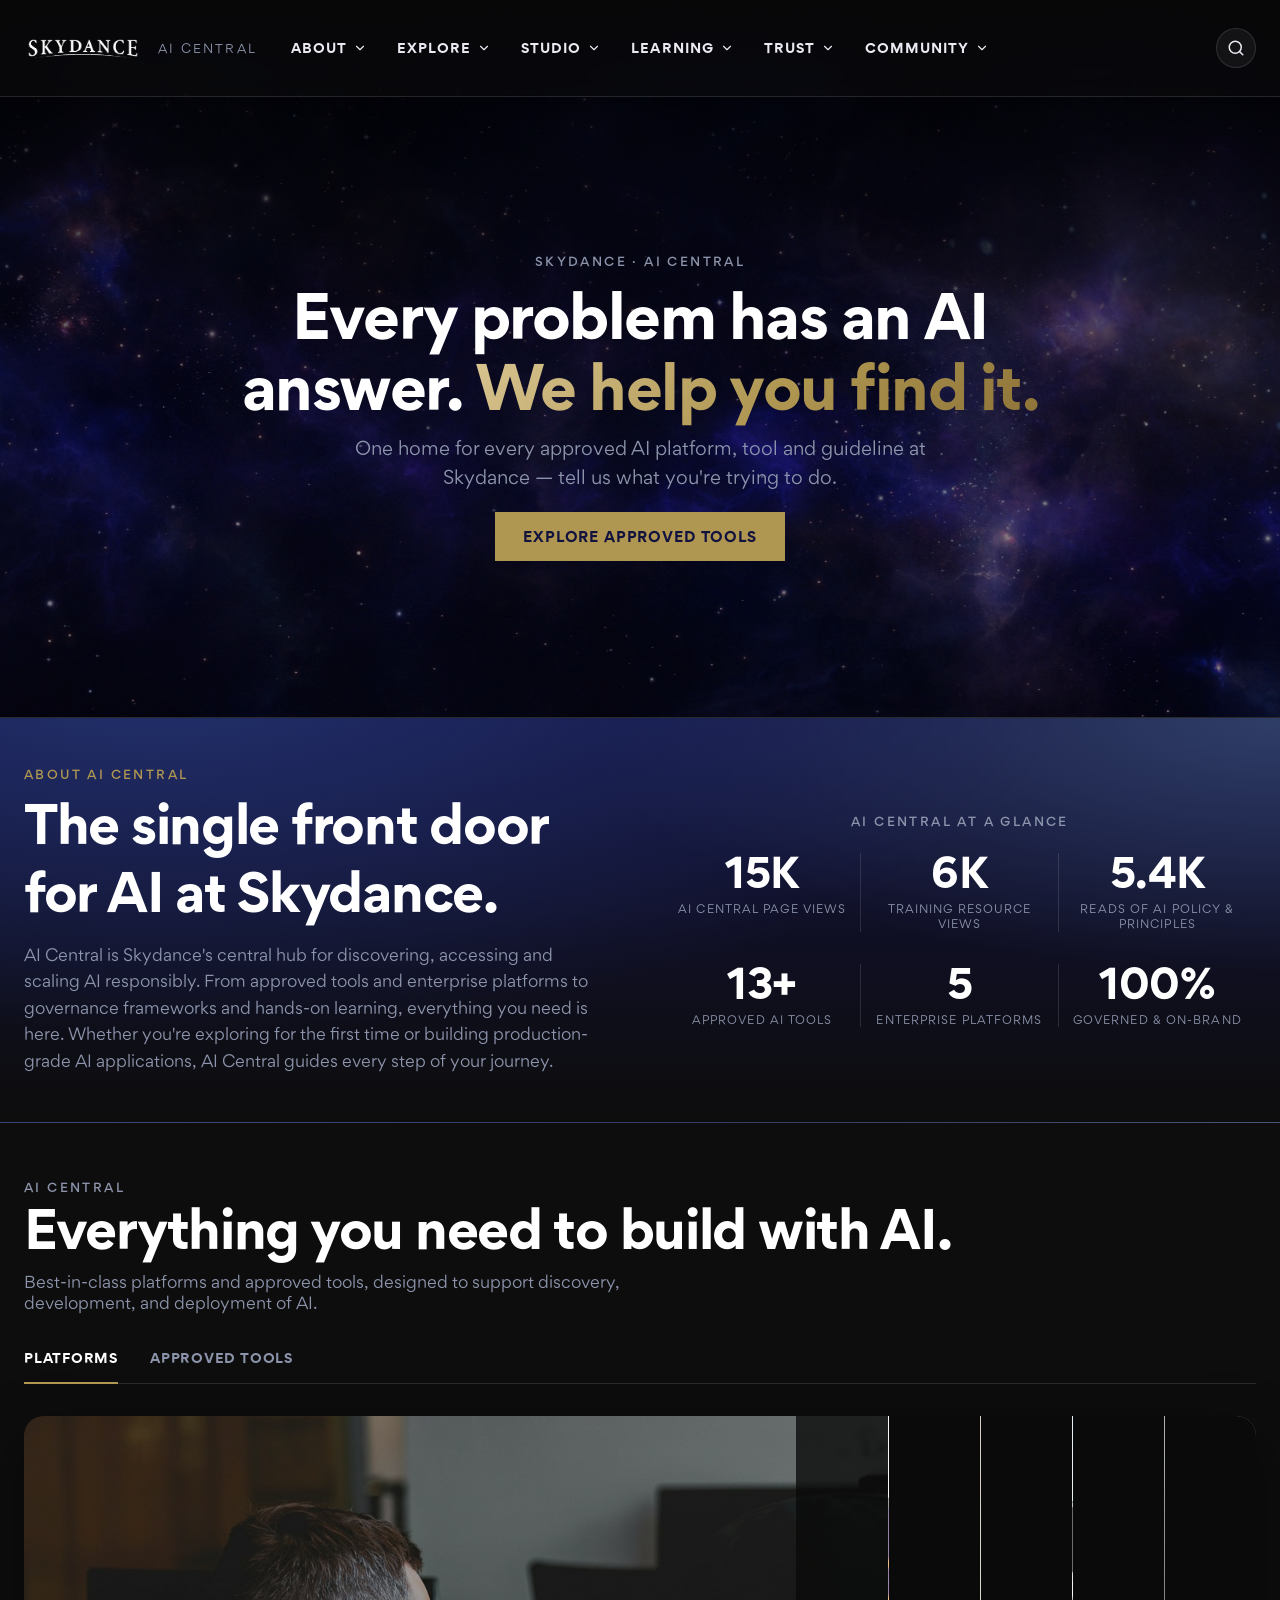
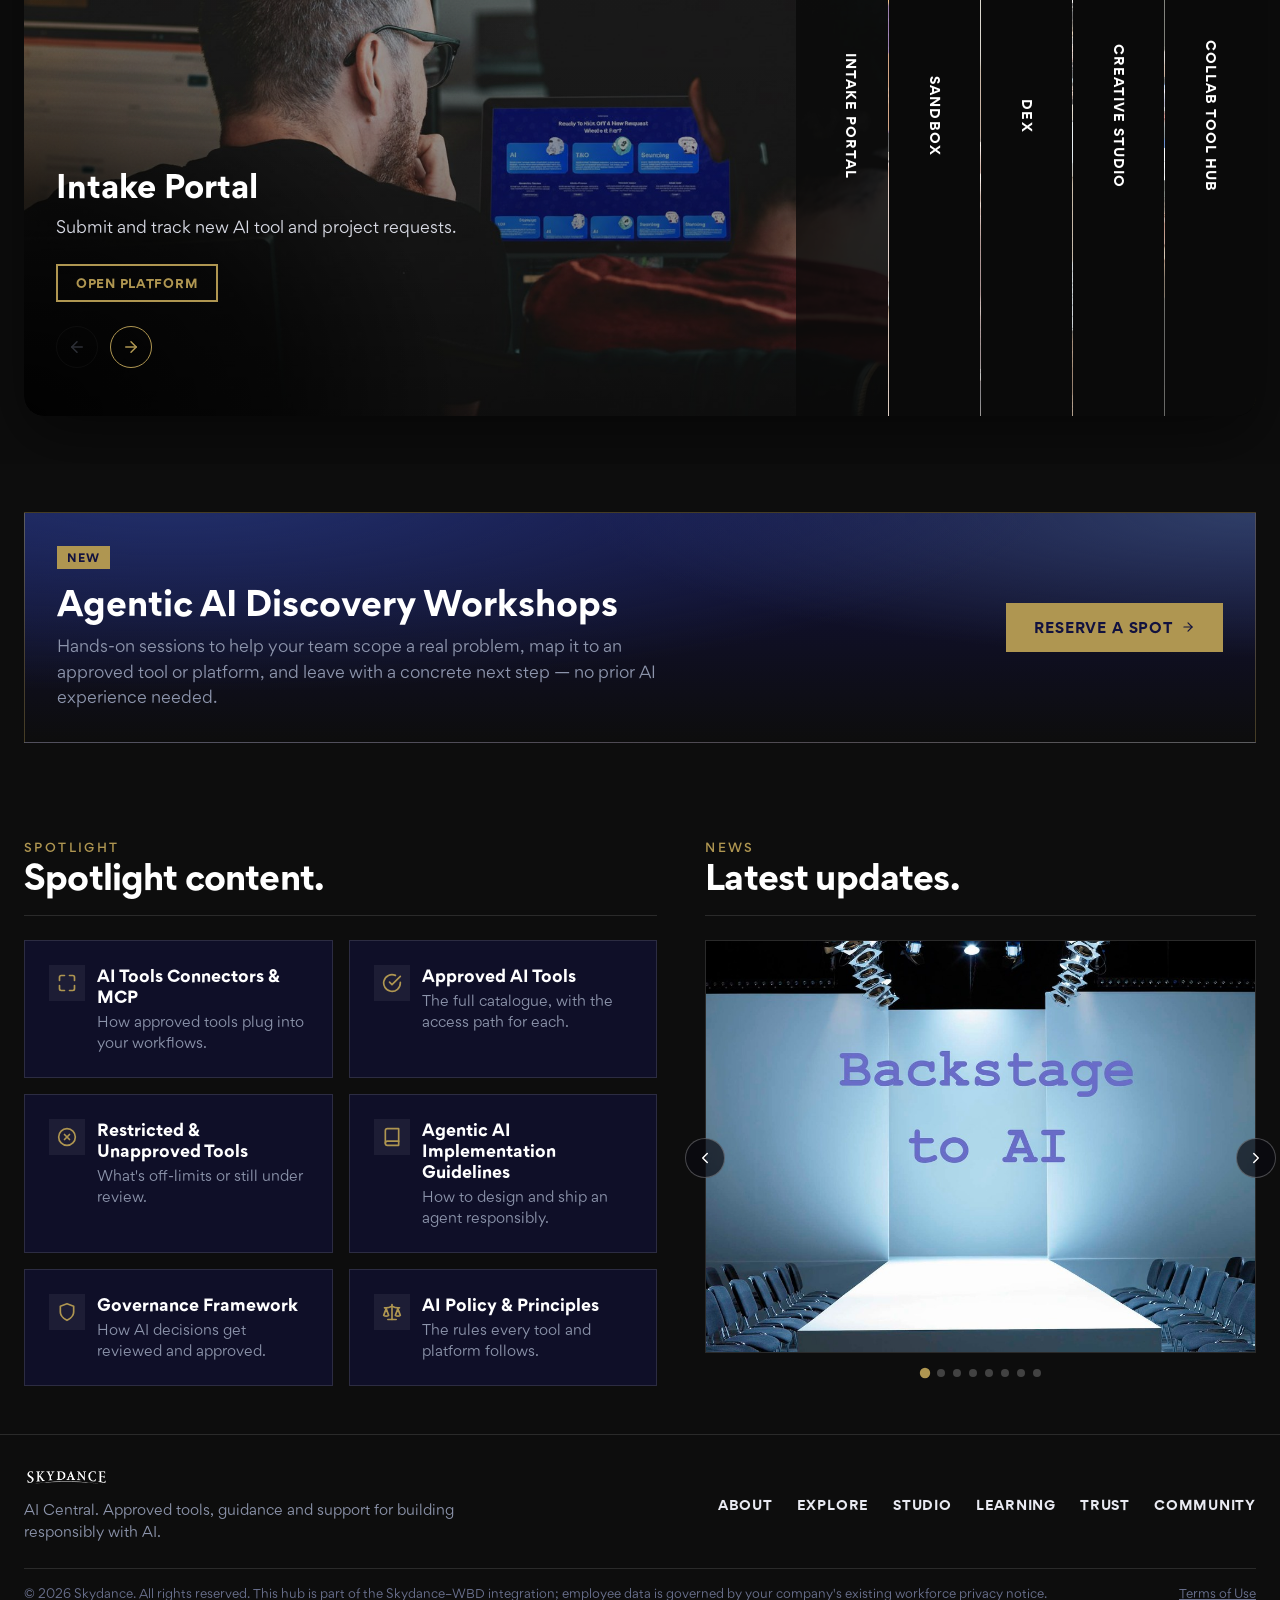
==== commit 9960f952: "Add nav deep-links, refresh Creative Studio image, and rebuild Platforms as a side-tab accordion - W" ====
--- a/index.html
+++ b/index.html
@@ -248,59 +248,15 @@
         <button class="tool-tab" type="button" role="tab" id="tab-external" aria-selected="false" aria-controls="panel-external" tabindex="-1" data-tab="external">Approved Tools</button>
       </div>
 
-      <!-- In-house platforms. CTA reads "Open platform" — these are already
-           owned/governed, not a third-party access request. -->
+      <!-- In-house platforms, as a horizontal "side-tab" accordion (one
+           panel open at a time, closed panels collapse to a narrow vertical
+           tab) — modeled on the Skydance Integration Hub's "What We're
+           Building" component. CTA reads "Open platform" — these are
+           already owned/governed, not a third-party access request. The
+           panels themselves are rendered from PLATFORM_ITEMS in script.js;
+           this div is just the mount point. -->
       <div class="tool-panel is-active" id="panel-internal" role="tabpanel" aria-labelledby="tab-internal" data-panel="internal">
-        <div class="platform-grid">
-          <a class="platform-card" href="https://techintake.wbd.com/" target="_blank" rel="noopener">
-            <span class="platform-card__cover" style="background-image:url('assets/platforms/intake-portal.jpg')" aria-hidden="true"></span>
-            <span class="platform-card__icon" aria-hidden="true">
-              <svg viewBox="0 0 24 24" width="22" height="22" fill="none" stroke="currentColor" stroke-width="2" stroke-linecap="round" stroke-linejoin="round"><path d="M16 4h2a2 2 0 0 1 2 2v14a2 2 0 0 1-2 2H6a2 2 0 0 1-2-2V6a2 2 0 0 1 2-2h2"></path><rect width="8" height="4" x="8" y="2" rx="1"></rect><path d="M9 12h6"></path><path d="M9 16h6"></path></svg>
-            </span>
-            <span class="platform-card__name">Intake Portal</span>
-            <span class="platform-card__desc">Submit and track new AI tool and project requests.</span>
-            <span class="platform-card__cta">Open platform <svg viewBox="0 0 24 24" width="14" height="14" fill="none" stroke="currentColor" stroke-width="2" stroke-linecap="round" stroke-linejoin="round" aria-hidden="true"><path d="M5 12h14"></path><path d="m12 5 7 7-7 7"></path></svg></span>
-          </a>
-          <a class="platform-card" href="https://aisandbox.wbd.com/" target="_blank" rel="noopener">
-            <span class="platform-card__cover" style="background-image:url('assets/platforms/sandbox.jpg')" aria-hidden="true"></span>
-            <span class="platform-card__icon" aria-hidden="true">
-              <svg viewBox="0 0 24 24" width="22" height="22" fill="none" stroke="currentColor" stroke-width="2" stroke-linecap="round" stroke-linejoin="round"><path d="M12 20h9"></path><path d="M16.5 3.5a2.12 2.12 0 0 1 3 3L7 19l-4 1 1-4Z"></path></svg>
-            </span>
-            <span class="platform-card__name">Sandbox</span>
-            <span class="platform-card__desc">A safe space to draft and test ideas before going live.</span>
-            <span class="platform-card__cta">Open platform <svg viewBox="0 0 24 24" width="14" height="14" fill="none" stroke="currentColor" stroke-width="2" stroke-linecap="round" stroke-linejoin="round" aria-hidden="true"><path d="M5 12h14"></path><path d="m12 5 7 7-7 7"></path></svg></span>
-          </a>
-          <a class="platform-card" href="https://dex.wbd.com/" target="_blank" rel="noopener">
-            <span class="platform-card__cover" style="background-image:url('assets/platforms/dex.jpg')" aria-hidden="true"></span>
-            <span class="platform-card__icon" aria-hidden="true">
-              <svg viewBox="0 0 24 24" width="22" height="22" fill="none" stroke="currentColor" stroke-width="2" stroke-linecap="round" stroke-linejoin="round"><path d="m12 14 4-4"></path><path d="M3.34 19a10 10 0 1 1 17.32 0"></path></svg>
-            </span>
-            <span class="platform-card__name">DEX</span>
-            <span class="platform-card__desc">Data &amp; experimentation hub for evaluating models.</span>
-            <span class="platform-card__cta">Open platform <svg viewBox="0 0 24 24" width="14" height="14" fill="none" stroke="currentColor" stroke-width="2" stroke-linecap="round" stroke-linejoin="round" aria-hidden="true"><path d="M5 12h14"></path><path d="m12 5 7 7-7 7"></path></svg></span>
-          </a>
-          <a class="platform-card" href="http://creative-studio.wbd.com/" target="_blank" rel="noopener">
-            <span class="platform-card__cover" style="background-image:url('assets/platforms/creative-studio.jpg')" aria-hidden="true"></span>
-            <span class="platform-card__icon" aria-hidden="true">
-              <svg viewBox="0 0 24 24" width="22" height="22" fill="none" stroke="currentColor" stroke-width="2" stroke-linecap="round" stroke-linejoin="round"><circle cx="13.5" cy="6.5" r=".5"></circle><circle cx="17.5" cy="10.5" r=".5"></circle><circle cx="8.5" cy="7.5" r=".5"></circle><circle cx="6.5" cy="12.5" r=".5"></circle><path d="M12 2C6.5 2 2 6.5 2 12s4.5 10 10 10c.926 0 1.648-.746 1.648-1.688 0-.437-.18-.835-.437-1.125-.29-.289-.438-.652-.438-1.125a1.64 1.64 0 0 1 1.668-1.668h1.996c3.051 0 5.555-2.503 5.555-5.554C21.965 6.012 17.461 2 12 2z"></path></svg>
-            </span>
-            <span class="platform-card__name">Creative Studio</span>
-            <span class="platform-card__desc">Generative design and content creation workspace.</span>
-            <span class="platform-card__cta">Open platform <svg viewBox="0 0 24 24" width="14" height="14" fill="none" stroke="currentColor" stroke-width="2" stroke-linecap="round" stroke-linejoin="round" aria-hidden="true"><path d="M5 12h14"></path><path d="m12 5 7 7-7 7"></path></svg></span>
-          </a>
-          <!-- Not an in-house platform — an external directory site — so its
-               CTA reads "Go to site" instead of "Open platform" like its
-               siblings in this grid. -->
-          <a class="platform-card" href="https://warnermedia.sharepoint.com/sites/CollabToolsHub" target="_blank" rel="noopener">
-            <span class="platform-card__cover" style="background-image:url('assets/platforms/collab-tool-hub.jpg')" aria-hidden="true"></span>
-            <span class="platform-card__icon" aria-hidden="true">
-              <svg viewBox="0 0 24 24" width="22" height="22" fill="none" stroke="currentColor" stroke-width="2" stroke-linecap="round" stroke-linejoin="round"><path d="M16 21v-2a4 4 0 0 0-4-4H6a4 4 0 0 0-4 4v2"></path><circle cx="9" cy="7" r="4"></circle><path d="M22 21v-2a4 4 0 0 0-3-3.87"></path><path d="M16 3.13a4 4 0 0 1 0 7.75"></path></svg>
-            </span>
-            <span class="platform-card__name">Collab Tool Hub</span>
-            <span class="platform-card__desc">Find and connect the collaboration tools your team already uses.</span>
-            <span class="platform-card__cta">Go to site <svg viewBox="0 0 24 24" width="14" height="14" fill="none" stroke="currentColor" stroke-width="2" stroke-linecap="round" stroke-linejoin="round" aria-hidden="true"><path d="M5 12h14"></path><path d="m12 5 7 7-7 7"></path></svg></span>
-          </a>
-        </div>
+        <div class="platform-accordion" id="platformAccordion" aria-label="In-house AI platforms"></div>
       </div>
 
       <!-- External, third-party AI tools. CTA reads "Request access" since
--- a/styles.css
+++ b/styles.css
@@ -814,6 +814,295 @@
 .platform-card__cta svg { transition: transform 0.2s ease; }
 .platform-card:hover .platform-card__cta svg { transform: translateX(3px); }
 
+/* ==========================================================================
+   PLATFORM ACCORDION — horizontal "side-tab" accordion for the Platforms
+   panel, modeled on the Skydance Integration Hub's "What We're Building"
+   component. One panel open at a time; closed panels collapse to a narrow
+   vertical tab with a rotated label; the open panel is a full-bleed photo
+   with a bottom-left content block. Panels are rendered from the
+   PLATFORM_ITEMS array in script.js (renderPlatformAccordion()) — this
+   stylesheet only styles whatever markup that function produces.
+   ========================================================================== */
+.platform-accordion {
+  display: flex;
+  align-items: stretch;
+  height: 600px;
+  border-radius: 20px;
+  overflow: hidden;
+  box-shadow: var(--shadow-card);
+  background: #0a0a0a;
+}
+
+.platform-accordion__item {
+  position: relative;
+  flex: 0 0 92px;
+  min-width: 92px;
+  overflow: hidden;
+  cursor: pointer;
+  background-repeat: no-repeat;
+  background-position: center;
+  background-size: cover;
+  background-color: #111214;
+  border: 0;
+  padding: 0;
+  text-align: left;
+  font: inherit;
+  color: inherit;
+  transition: flex-basis 0.55s cubic-bezier(0.4, 0, 0.2, 1), width 0.55s cubic-bezier(0.4, 0, 0.2, 1);
+}
+/* A genuinely visible white seam between tabs, not the near-invisible
+   12%-opacity hairline used elsewhere on the site — matches the reference,
+   where each closed tab is clearly separated by a bright white rule. */
+.platform-accordion__item + .platform-accordion__item {
+  border-left: 1px solid rgba(255, 255, 255, 0.4);
+}
+/* The big invisible link behind everything else in the panel — it's what
+   makes "click the photo" open the platform. tabindex="-1" + aria-hidden in
+   the markup keep it out of the keyboard/AT path entirely (it's a mouse-only
+   shortcut; keyboard users reach the real, labeled CTA button below via
+   Tab). Only live when its panel is the active one — on a closed tab this
+   would otherwise silently compete with the "click to expand" behavior. */
+.platform-accordion__hit {
+  position: absolute;
+  inset: 0;
+  z-index: 0;
+  pointer-events: none;
+}
+.platform-accordion__item.is-active .platform-accordion__hit {
+  pointer-events: auto;
+}
+.platform-accordion__item:focus-visible {
+  outline: 2px solid var(--sky-gold-100);
+  outline-offset: -2px;
+}
+.platform-accordion__item.is-active {
+  flex: 1 1 auto;
+  cursor: default;
+}
+/* A constant, flat dark tint sitting directly on every item's photo — under
+   the state-specific scrim/gradient layers below — so every image starts a
+   little darker/moodier across the board, independent of which state
+   (default/hover/active) adds its own treatment on top. Improves text
+   legibility everywhere now that these are real photos instead of app
+   screenshots (which were already mostly flat UI color). */
+.platform-accordion__item::before {
+  content: "";
+  position: absolute;
+  inset: 0;
+  background: rgba(0, 0, 0, 0.28);
+  pointer-events: none;
+}
+
+/* Scrim — matches the reference's three distinct states:
+   - Default (closed, not hovered): solid flat black. The background photo
+     is fully hidden; a closed tab is just a labeled black rectangle.
+   - Hover (closed, not active): solid flat gold — a flat color swap, not a
+     tint over the photo.
+   - Active: the ONLY state where the photo is actually visible, through a
+     bottom-weighted dark gradient for text legibility over it. */
+.platform-accordion__scrim {
+  position: absolute;
+  inset: 0;
+  background: #0a0a0a;
+  transition: background 0.35s ease;
+}
+.platform-accordion__item:hover:not(.is-active) .platform-accordion__scrim {
+  background: var(--sky-gold-100);
+}
+/* A light, even dim over the whole photo — enough to keep the open panel
+   feeling consistent with the rest of the dark UI, but NOT the thing doing
+   the heavy lifting for text legibility (the reference keeps most of the
+   photo fully bright; see e.g. "Global reach", where the soccer player on
+   the right has no dimming at all). */
+.platform-accordion__item.is-active .platform-accordion__scrim {
+  background: linear-gradient(0deg, rgba(0,0,0,0.45) 0%, rgba(0,0,0,0.12) 45%, rgba(0,0,0,0) 100%);
+}
+
+/* The actual legibility mechanism: a second, ADDITIONAL fill stacked on top
+   of the scrim above, concentrated only where the heading/description sit
+   (bottom-left) and fading out into the untouched photo — this is what the
+   reference uses behind each headline, distinct from the whole-item scrim. */
+.platform-accordion__content-fill {
+  position: absolute;
+  inset: 0;
+  background: radial-gradient(ellipse 70% 85% at 0% 100%, rgba(0,0,0,0.92) 0%, rgba(0,0,0,0.6) 42%, rgba(0,0,0,0) 72%);
+  opacity: 0;
+  transition: opacity 0.4s ease 0.1s;
+  pointer-events: none;
+}
+.platform-accordion__item.is-active .platform-accordion__content-fill {
+  opacity: 1;
+}
+
+.platform-accordion__label {
+  position: absolute;
+  top: 50%;
+  left: 50%;
+  writing-mode: vertical-rl;
+  /* No rotate() here — plain vertical-rl already reads top-to-bottom
+     ("downward"), matching the reference. A rotate(180deg) would flip it
+     to read bottom-to-top instead. */
+  transform: translate(-50%, -50%);
+  font-family: var(--font-display);
+  font-size: 13px;
+  font-weight: var(--fw-bold);
+  text-transform: uppercase;
+  letter-spacing: 0.08em;
+  color: #fff;
+  white-space: nowrap;
+  transition: left 0.5s ease, right 0.5s ease, transform 0.5s ease;
+  pointer-events: none;
+  z-index: 1;
+}
+.platform-accordion__item.is-active .platform-accordion__label {
+  left: auto;
+  right: 28px;
+  transform: translateY(-50%);
+}
+/* The active panel's own label had nothing behind it but the raw photo —
+   unlike every closed tab, which sits on a solid black chip. This recreates
+   that same backing as a strip the width of a collapsed tab, so the active
+   label stays legible and the tab bar reads as visually continuous across
+   active/inactive items — but as a translucent tint (not flat opaque), so
+   a hint of the photo still shows through, matching the reference. */
+.platform-accordion__item.is-active::after {
+  content: "";
+  position: absolute;
+  top: 0;
+  right: 0;
+  bottom: 0;
+  width: 92px;
+  background: rgba(10, 10, 10, 0.78);
+  pointer-events: none;
+}
+
+/* The whole active panel is itself a link to the platform (see
+   .platform-accordion__hit below) — this content block sits on top of that
+   link but stays pointer-events:none throughout (inherited by its text
+   children too), so clicking the headline/description/empty padding falls
+   through to the link behind it instead of swallowing the click. Only the
+   two genuinely distinct actions — the CTA button and the Prev/Next
+   controls — opt back in with their own pointer-events:auto below. */
+.platform-accordion__content {
+  position: absolute;
+  left: 0;
+  right: 110px;
+  bottom: 0;
+  padding: var(--space-7) var(--space-6);
+  opacity: 0;
+  transform: translateY(14px);
+  transition: opacity 0.4s ease 0.15s, transform 0.4s ease 0.15s;
+  pointer-events: none;
+}
+.platform-accordion__item.is-active .platform-accordion__content {
+  opacity: 1;
+  transform: translateY(0);
+}
+.platform-accordion__title {
+  font-family: var(--font-display);
+  font-size: clamp(22px, 2.4vw, 32px);
+  font-weight: var(--fw-bold);
+  color: #fff;
+  margin-bottom: var(--space-2);
+}
+.platform-accordion__desc {
+  font-size: var(--fs-body);
+  color: #d6d8e2;
+  max-width: 480px;
+  line-height: 1.6;
+  margin-bottom: var(--space-5);
+}
+/* A proper outlined button — same component as the rest of the site's
+   .btn-ghost CTAs — instead of the small inline arrow-link the card grid
+   used. Sits on its own row above Prev/Next (not beside them), as its own
+   clearly primary action; re-opts into pointer-events since its container
+   is pointer-events:none (see .platform-accordion__content above). */
+.platform-accordion__cta {
+  display: inline-flex;
+  margin-bottom: var(--space-5);
+  pointer-events: auto;
+}
+.platform-accordion__nav {
+  display: flex;
+  gap: var(--space-3);
+}
+.platform-accordion__nav-btn {
+  width: 42px;
+  height: 42px;
+  border-radius: 50%;
+  border: 1px solid var(--sky-gold-100);
+  background: transparent;
+  color: var(--sky-gold-100);
+  display: grid;
+  place-items: center;
+  pointer-events: auto;
+  transition: background 0.2s ease, color 0.2s ease, opacity 0.2s ease, border-color 0.2s ease;
+}
+.platform-accordion__nav-btn:hover:not(:disabled) {
+  background: var(--sky-gold-100);
+  color: var(--text-on-gold);
+}
+.platform-accordion__nav-btn:disabled {
+  opacity: 0.3;
+  cursor: not-allowed;
+  border-color: var(--border-hairline);
+  color: var(--sky-gray-blue);
+}
+
+/* Tablet / mobile — convert to a vertical accordion: full-width rows that
+   grow in height instead of width, labels read horizontally instead of
+   rotated. Same markup, same JS; only the layout math (height vs. width,
+   handled in script.js' layoutPlatformAccordion()) and these rules change. */
+@media (max-width: 860px) {
+  .platform-accordion {
+    flex-direction: column;
+    height: auto;
+    border-radius: var(--radius-lg);
+  }
+  .platform-accordion__item {
+    flex: 0 0 auto;
+    width: 100% !important;
+    height: 64px;
+    transition: height 0.5s cubic-bezier(0.4, 0, 0.2, 1);
+  }
+  .platform-accordion__item + .platform-accordion__item {
+    border-left: 0;
+    border-top: 1px solid rgba(255, 255, 255, 0.4);
+  }
+  .platform-accordion__item.is-active {
+    height: 520px;
+  }
+  .platform-accordion__label {
+    writing-mode: horizontal-tb;
+    top: 50%;
+    left: var(--space-5);
+    transform: translateY(-50%);
+    font-size: 14px;
+  }
+  .platform-accordion__item.is-active .platform-accordion__label {
+    top: var(--space-5);
+    left: var(--space-5);
+    right: auto;
+    transform: none;
+  }
+  /* Mobile equivalent of the desktop right-edge backing strip — the label
+     moves to the top-left here, so its solid-black backdrop moves with it
+     instead of spanning the right edge. */
+  .platform-accordion__item.is-active::after {
+    top: 0;
+    left: 0;
+    right: 0;
+    bottom: auto;
+    width: auto;
+    height: 64px;
+  }
+  .platform-accordion__content {
+    right: var(--space-5);
+    left: var(--space-5);
+    padding: 0 0 var(--space-5);
+  }
+}
+
 .tool-panel__footer {
   text-align: center;
   margin-top: var(--space-6);
@@ -1281,14 +1570,29 @@
   .main-nav, .header-actions .search-inline { display: none; }
   .nav-toggle {
     display: inline-flex;
-    margin-left: auto;
+    flex-shrink: 0;
     width: 40px; height: 40px;
     align-items: center; justify-content: center;
     border: 1px solid var(--border-hairline);
   }
   .brand img { height: 24px; }
   .brand__unit { font-size: 10px; }
-  .site-header__bar { min-height: 76px; }
+  /* Below the desktop breakpoint the center nav column is empty (hidden),
+     so the rigid 3-column 1fr/auto/1fr grid has no reason to force the
+     logo and the menu button into a strict 50/50 split — on some
+     browsers/fonts that forced split let the logo's text collide with the
+     toggle button. A simple two-item flex row sizes each side to its own
+     content and keeps them pinned to opposite edges, so they can never
+     overlap regardless of how wide "AI CENTRAL" renders. */
+  .site-header__bar {
+    display: flex;
+    justify-content: space-between;
+    align-items: center;
+    gap: var(--space-3);
+    min-height: 76px;
+  }
+  .brand { min-width: 0; }
+  .header-actions { flex-shrink: 0; }
   .metric-grid { grid-template-columns: repeat(2, 1fr); }
   .metric-card { border-right: 1px solid var(--border-hairline); }
   .metric-card:nth-child(3n) { border-right: 1px solid var(--border-hairline); }
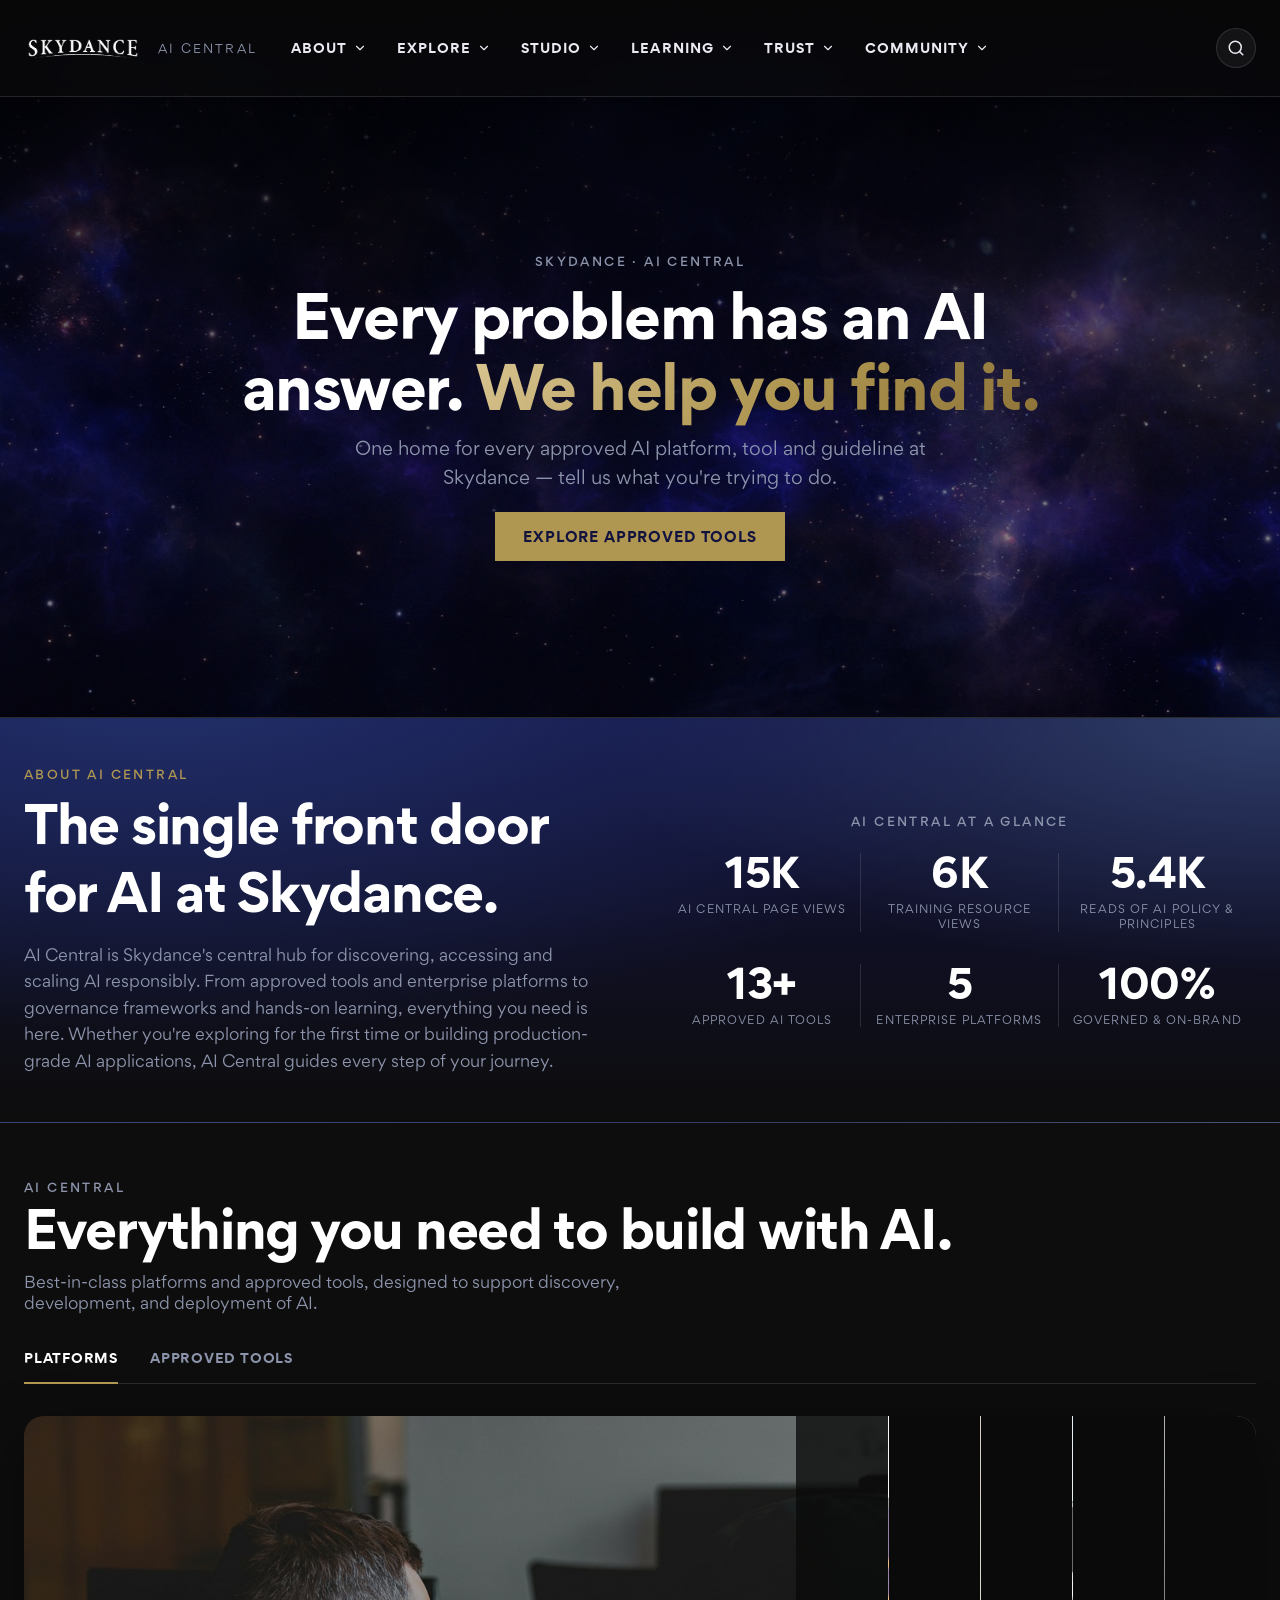
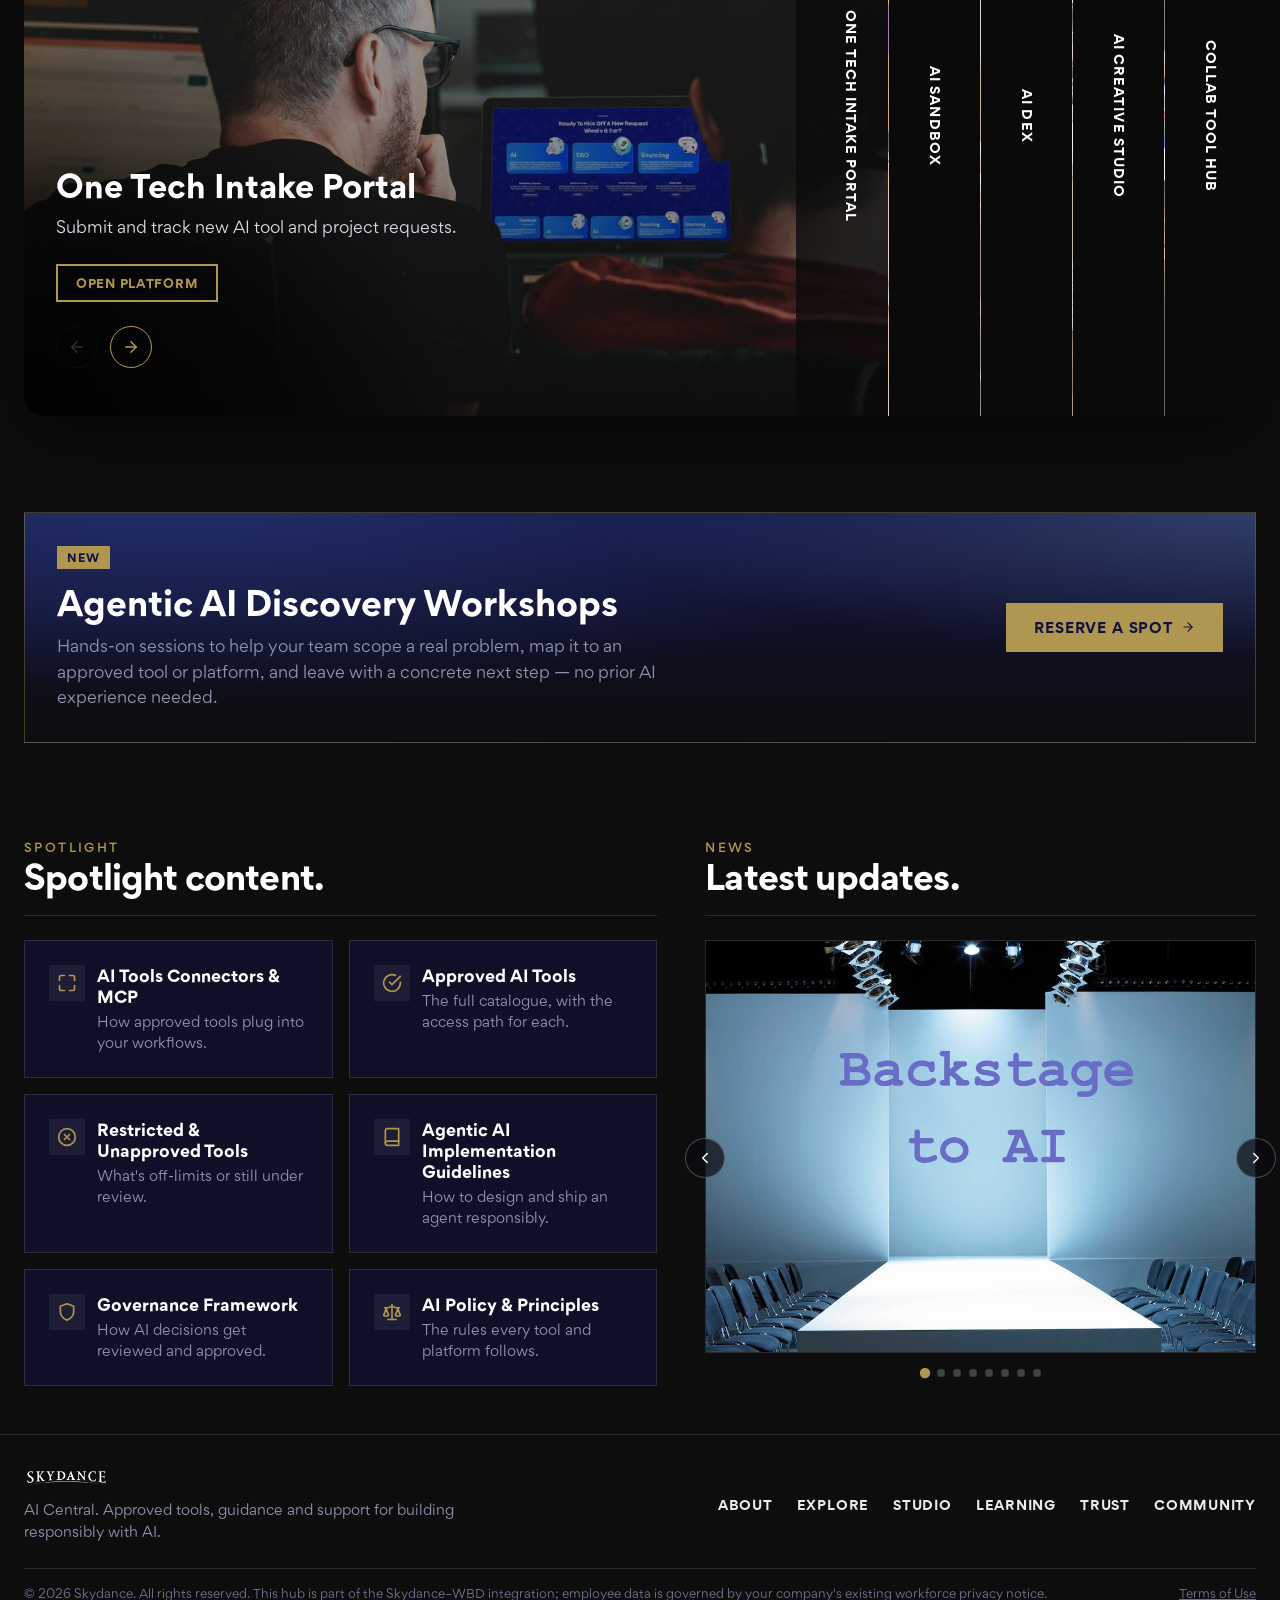
==== commit 7bf0c7f0: "Navigation audit fixes and link corrections - Merge 'Platforms' and 'Approved AI Tools' flyout/mobil" ====
--- a/index.html
+++ b/index.html
@@ -82,21 +82,26 @@
         <a href="#">Initiatives</a>
       </div>
       <div class="nav-flyout__col" data-panel="explore">
-        <a href="#">Platforms</a>
-        <a href="approved-tools.html">Approved AI Tools</a>
+        <!-- "Platforms" and "Approved AI Tools" used to be two separate
+             links here, implying two different destinations — they're
+             actually just the two tabs of the single #platforms section
+             below. One merged entry avoids promising a destination that
+             doesn't exist. Links to the dedicated page (not the in-page
+             section) so it's a real destination from anywhere on the site. -->
+        <a href="approved-tools.html">Platforms &amp; Tools</a>
         <a href="#">Connectors &amp; Integrations</a>
         <a href="#">Tool Guidance</a>
       </div>
       <div class="nav-flyout__col" data-panel="studio">
         <a href="https://warnermedia.sharepoint.com/sites/WBDAICentral/SitePages/Home_One-Tech-Intake-Portal.aspx" target="_blank" rel="noopener">Intake Portal</a>
         <a href="https://warnermedia.sharepoint.com/sites/WBDAICentral/SitePages/Home_AI-Sandbox.aspx" target="_blank" rel="noopener">Sandbox</a>
-        <a href="#">DEX</a>
+        <a href="https://dex.wbd.com/" target="_blank" rel="noopener">DEX</a>
         <a href="https://warnermedia.sharepoint.com/sites/wbdcontentlab/SitePages/AI-Creative-Studio-Hub.aspx?csf=1&amp;web=1&amp;e=E3SuNr&amp;CID=ca6a32ae-9356-4eb2-bfb8-98ca24018188" target="_blank" rel="noopener">Creative Studio</a>
         <a href="#">Content Lab</a>
         <a href="https://warnermedia.sharepoint.com/sites/WBDAICentral/SitePages/WBD-AI-Engineering-Standards.aspx" target="_blank" rel="noopener">Engineering Standards</a>
       </div>
       <div class="nav-flyout__col" data-panel="learning">
-        <a href="https://warnermedia.sharepoint.com/sites/WBDAICentral/SitePages/Microsoft-AI-Learning-Hub.aspx" target="_blank" rel="noopener">LearnAI@WBD</a>
+        <a href="https://warnermedia.sharepoint.com/sites/mycareeratwbd/SitePages/LearnAI.aspx" target="_blank" rel="noopener">LearnAI@WBD</a>
         <a href="https://warnermedia.sharepoint.com/sites/WBDAICentral/SitePages/WBD-AI-Cirriculum.aspx" target="_blank" rel="noopener">Training &amp; Resources</a>
         <a href="https://warnermedia.sharepoint.com/sites/WBDAICentral/SitePages/AI-Roadshows.aspx" target="_blank" rel="noopener">Roadshows</a>
       </div>
@@ -130,8 +135,7 @@
   </details>
   <details class="mobile-accordion">
     <summary>Explore<span class="mobile-accordion__marker" aria-hidden="true">+</span></summary>
-    <a href="#">Platforms</a>
-    <a href="approved-tools.html">Approved AI Tools</a>
+    <a href="approved-tools.html">Platforms &amp; Tools</a>
     <a href="#">Connectors &amp; Integrations</a>
     <a href="#">Tool Guidance</a>
   </details>
@@ -139,14 +143,14 @@
     <summary>Studio<span class="mobile-accordion__marker" aria-hidden="true">+</span></summary>
     <a href="https://warnermedia.sharepoint.com/sites/WBDAICentral/SitePages/Home_One-Tech-Intake-Portal.aspx" target="_blank" rel="noopener">Intake Portal</a>
     <a href="https://warnermedia.sharepoint.com/sites/WBDAICentral/SitePages/Home_AI-Sandbox.aspx" target="_blank" rel="noopener">Sandbox</a>
-    <a href="#">DEX</a>
+    <a href="https://dex.wbd.com/" target="_blank" rel="noopener">DEX</a>
     <a href="https://warnermedia.sharepoint.com/sites/wbdcontentlab/SitePages/AI-Creative-Studio-Hub.aspx?csf=1&amp;web=1&amp;e=E3SuNr&amp;CID=ca6a32ae-9356-4eb2-bfb8-98ca24018188" target="_blank" rel="noopener">Creative Studio</a>
     <a href="#">Content Lab</a>
     <a href="https://warnermedia.sharepoint.com/sites/WBDAICentral/SitePages/WBD-AI-Engineering-Standards.aspx" target="_blank" rel="noopener">Engineering Standards</a>
   </details>
   <details class="mobile-accordion">
     <summary>Learning<span class="mobile-accordion__marker" aria-hidden="true">+</span></summary>
-    <a href="https://warnermedia.sharepoint.com/sites/WBDAICentral/SitePages/Microsoft-AI-Learning-Hub.aspx" target="_blank" rel="noopener">LearnAI@WBD</a>
+    <a href="https://warnermedia.sharepoint.com/sites/mycareeratwbd/SitePages/LearnAI.aspx" target="_blank" rel="noopener">LearnAI@WBD</a>
     <a href="https://warnermedia.sharepoint.com/sites/WBDAICentral/SitePages/WBD-AI-Cirriculum.aspx" target="_blank" rel="noopener">Training &amp; Resources</a>
     <a href="https://warnermedia.sharepoint.com/sites/WBDAICentral/SitePages/AI-Roadshows.aspx" target="_blank" rel="noopener">Roadshows</a>
   </details>
@@ -457,11 +461,11 @@
       </div>
       <nav class="footer-nav" aria-label="Footer">
         <a href="#about">About</a>
-        <a href="#">Explore</a>
-        <a href="#">Studio</a>
-        <a href="#">Learning</a>
-        <a href="#">Trust</a>
-        <a href="#">Community</a>
+        <a href="#platforms">Explore</a>
+        <a href="#platforms">Studio</a>
+        <a href="https://warnermedia.sharepoint.com/sites/mycareeratwbd/SitePages/LearnAI.aspx" target="_blank" rel="noopener">Learning</a>
+        <a href="https://warnermedia.sharepoint.com/sites/WBDAICentral/SitePages/Goverance&amp;OperatingModel.aspx" target="_blank" rel="noopener">Trust</a>
+        <a href="https://warnermedia.sharepoint.com/sites/WBDAICentral/SitePages/Community_Landing.aspx" target="_blank" rel="noopener">Community</a>
       </nav>
     </div>
 
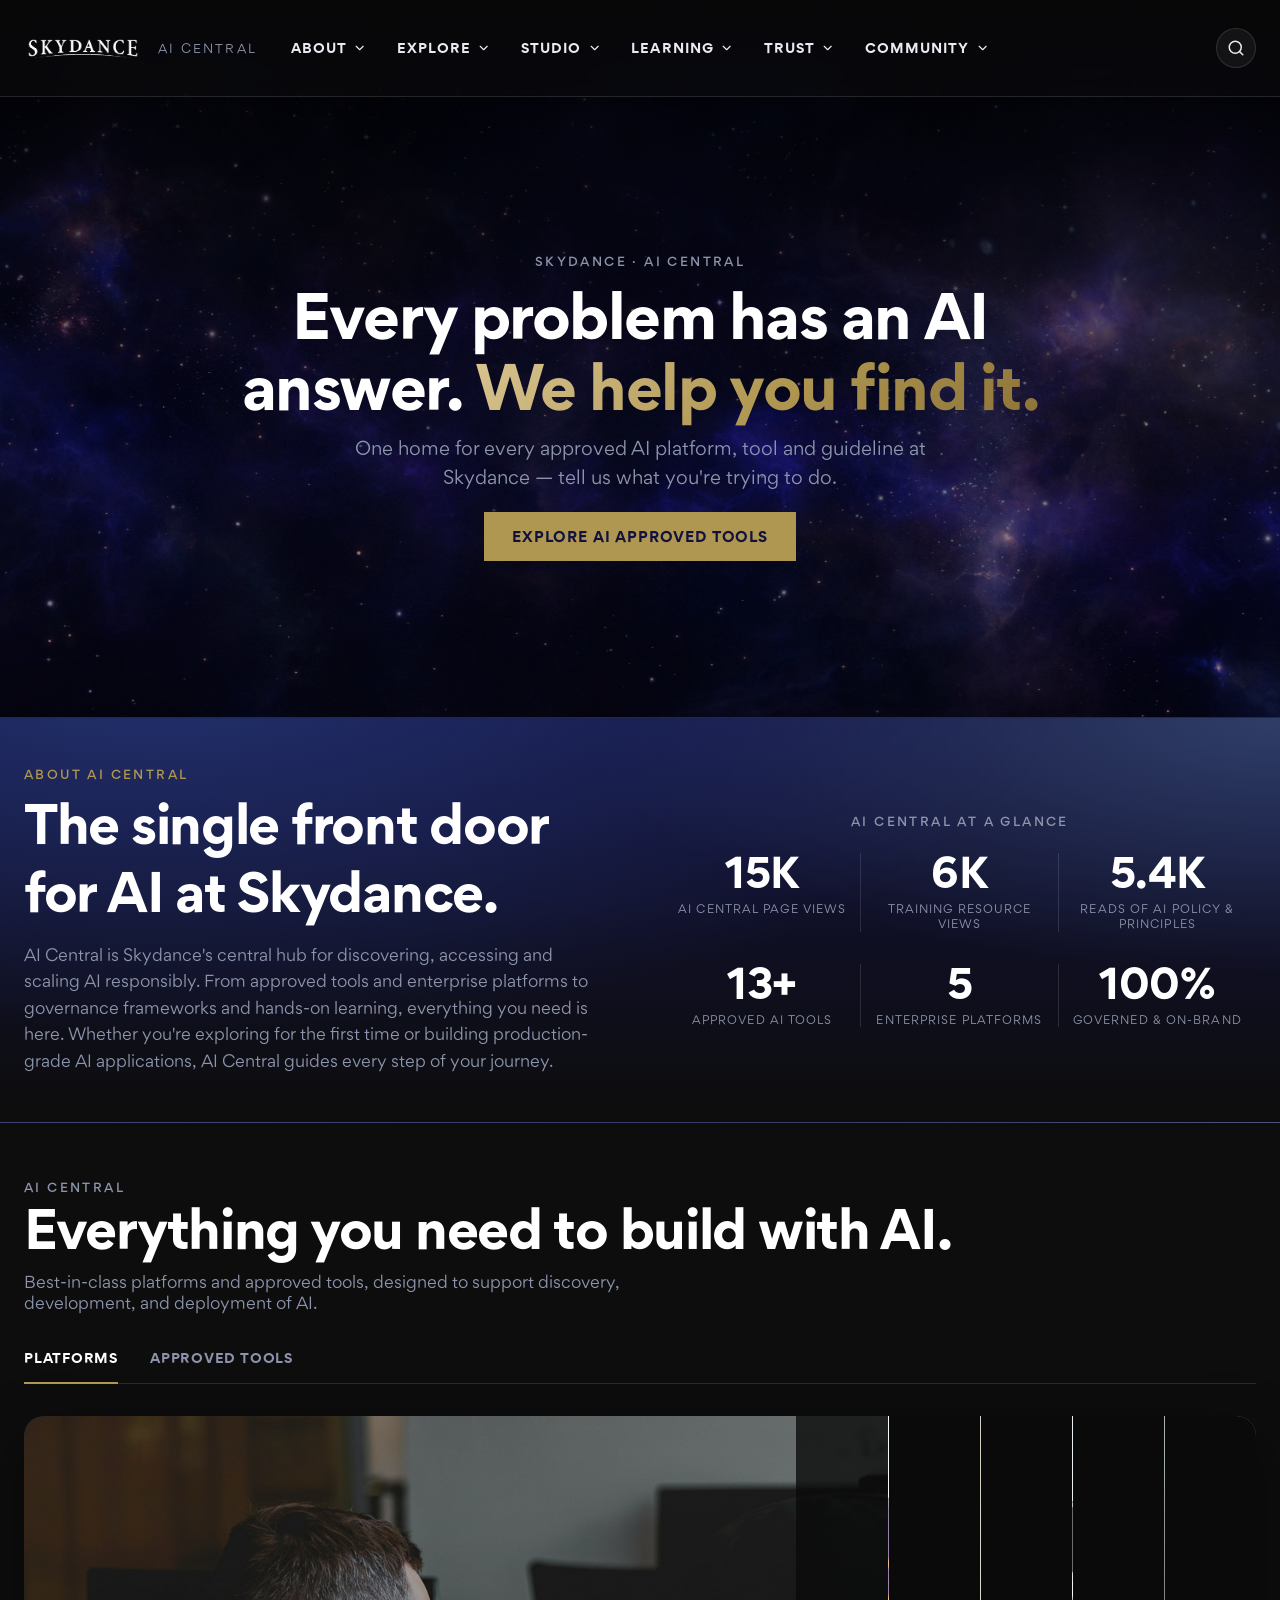
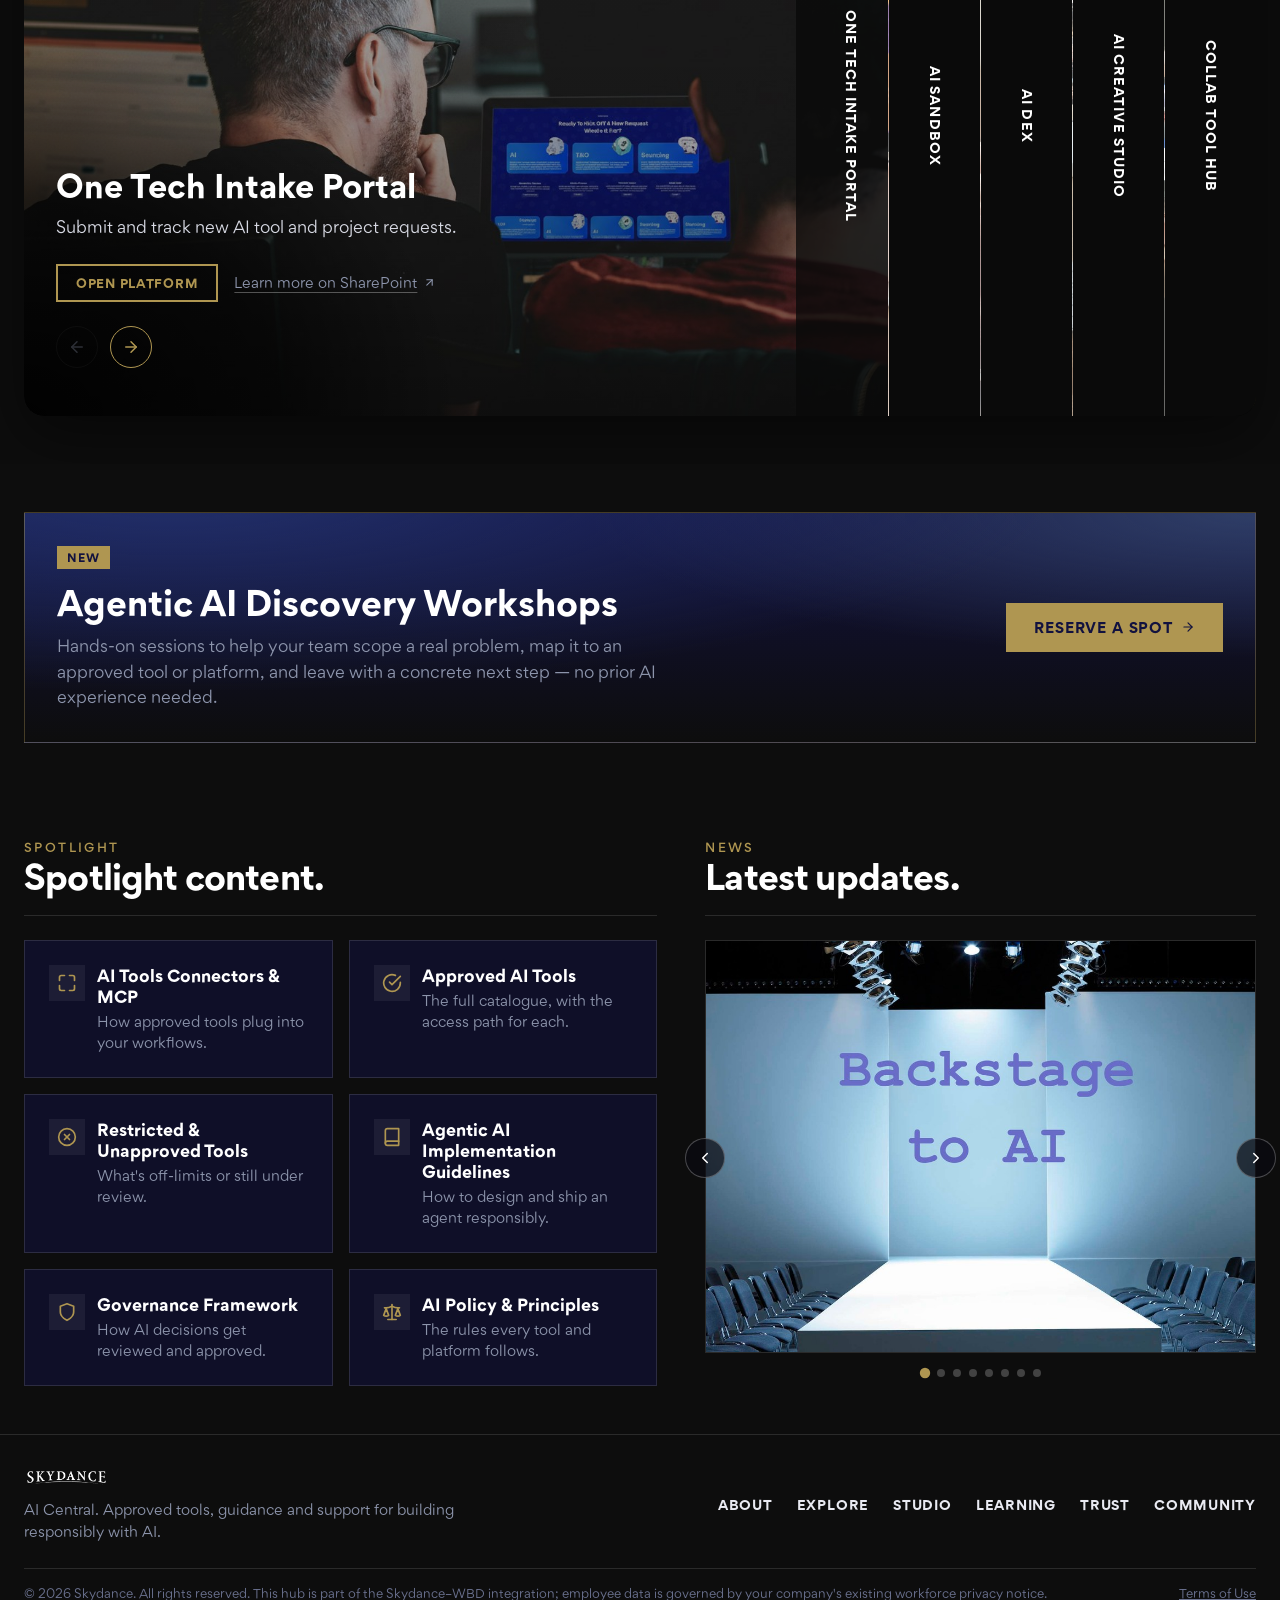
==== commit 9404a315: "Hero CTA copy, accordion secondary CTAs, and centered header nav - Hero CTA: 'Explore approved tools" ====
--- a/index.html
+++ b/index.html
@@ -185,7 +185,7 @@
       </p>
 
       <div class="hero__ctas">
-        <a class="btn btn-gold" href="#platforms">Explore approved tools</a>
+        <a class="btn btn-gold" href="#platforms">Explore AI approved tools</a>
       </div>
     </div>
   </section>
--- a/styles.css
+++ b/styles.css
@@ -229,14 +229,19 @@
   border-bottom: 1px solid var(--border-hairline);
 }
 
-/* Grid, not flex: a true 1fr / auto / 1fr split keeps the center column
-   (nav) mathematically centered on the page regardless of how wide the
-   brand lockup or the actions cluster are — a flex row with nav:flex-1
-   would instead left-bias it right next to the logo. */
+/* Brand flush left, actions flush right (two-item flex, space-between),
+   and the nav absolutely centered on the FULL bar width independent of
+   how wide the brand lockup or actions cluster are. A 1fr/auto/1fr grid
+   looks correct on paper but only centers the nav within the leftover
+   space after the two flanking tracks — which visually reads as
+   left-biased since the brand track rarely needs its whole fr share.
+   Taking the nav out of flow (position:absolute, left:50%) centers it
+   against the bar itself instead. */
 .site-header__bar {
-  display: grid;
-  grid-template-columns: 1fr auto 1fr;
-  align-items: center;
+  position: relative;
+  display: flex;
+  align-items: center;
+  justify-content: space-between;
   gap: var(--space-6);
   min-height: 96px;
   padding-block: var(--space-3);
@@ -253,7 +258,6 @@
   align-items: center;
   gap: var(--space-4);
   flex-shrink: 0;
-  justify-self: start;
 }
 .brand img { height: 28px; width: auto; }
 .brand__unit {
@@ -269,7 +273,10 @@
   display: flex;
   align-items: center;
   gap: 2px;
-  justify-self: center;
+  position: absolute;
+  left: 50%;
+  top: 50%;
+  transform: translate(-50%, -50%);
 }
 
 .nav-item { position: relative; }
@@ -373,7 +380,6 @@
   display: flex;
   align-items: center;
   gap: var(--space-4);
-  justify-self: end;
 }
 
 .icon-btn {
@@ -1019,8 +1025,38 @@
    is pointer-events:none (see .platform-accordion__content above). */
 .platform-accordion__cta {
   display: inline-flex;
+  pointer-events: auto;
+}
+/* Row that holds the primary CTA button plus the optional secondary
+   "Learn more" link — wraps on narrow widths rather than forcing the link
+   to clip or the row to overflow. */
+.platform-accordion__actions {
+  display: flex;
+  align-items: center;
+  flex-wrap: wrap;
+  gap: var(--space-4);
   margin-bottom: var(--space-5);
+}
+/* Secondary CTA: plain underlined text, not a button — deliberately quieter
+   than the primary "Open platform" action so it reads as optional, informative
+   context (a SharePoint landing page) rather than a second way to do the
+   same primary task. */
+.platform-accordion__learn-more {
+  display: inline-flex;
+  align-items: center;
+  gap: 6px;
+  font-size: var(--fs-small);
+  color: var(--sky-gray-blue);
+  text-decoration-line: underline;
+  text-decoration-color: rgba(255, 255, 255, 0.3);
+  text-underline-offset: 4px;
   pointer-events: auto;
+  transition: color 0.15s ease, text-decoration-color 0.15s ease;
+}
+.platform-accordion__learn-more:hover,
+.platform-accordion__learn-more:focus-visible {
+  color: #fff;
+  text-decoration-color: currentColor;
 }
 .platform-accordion__nav {
   display: flex;
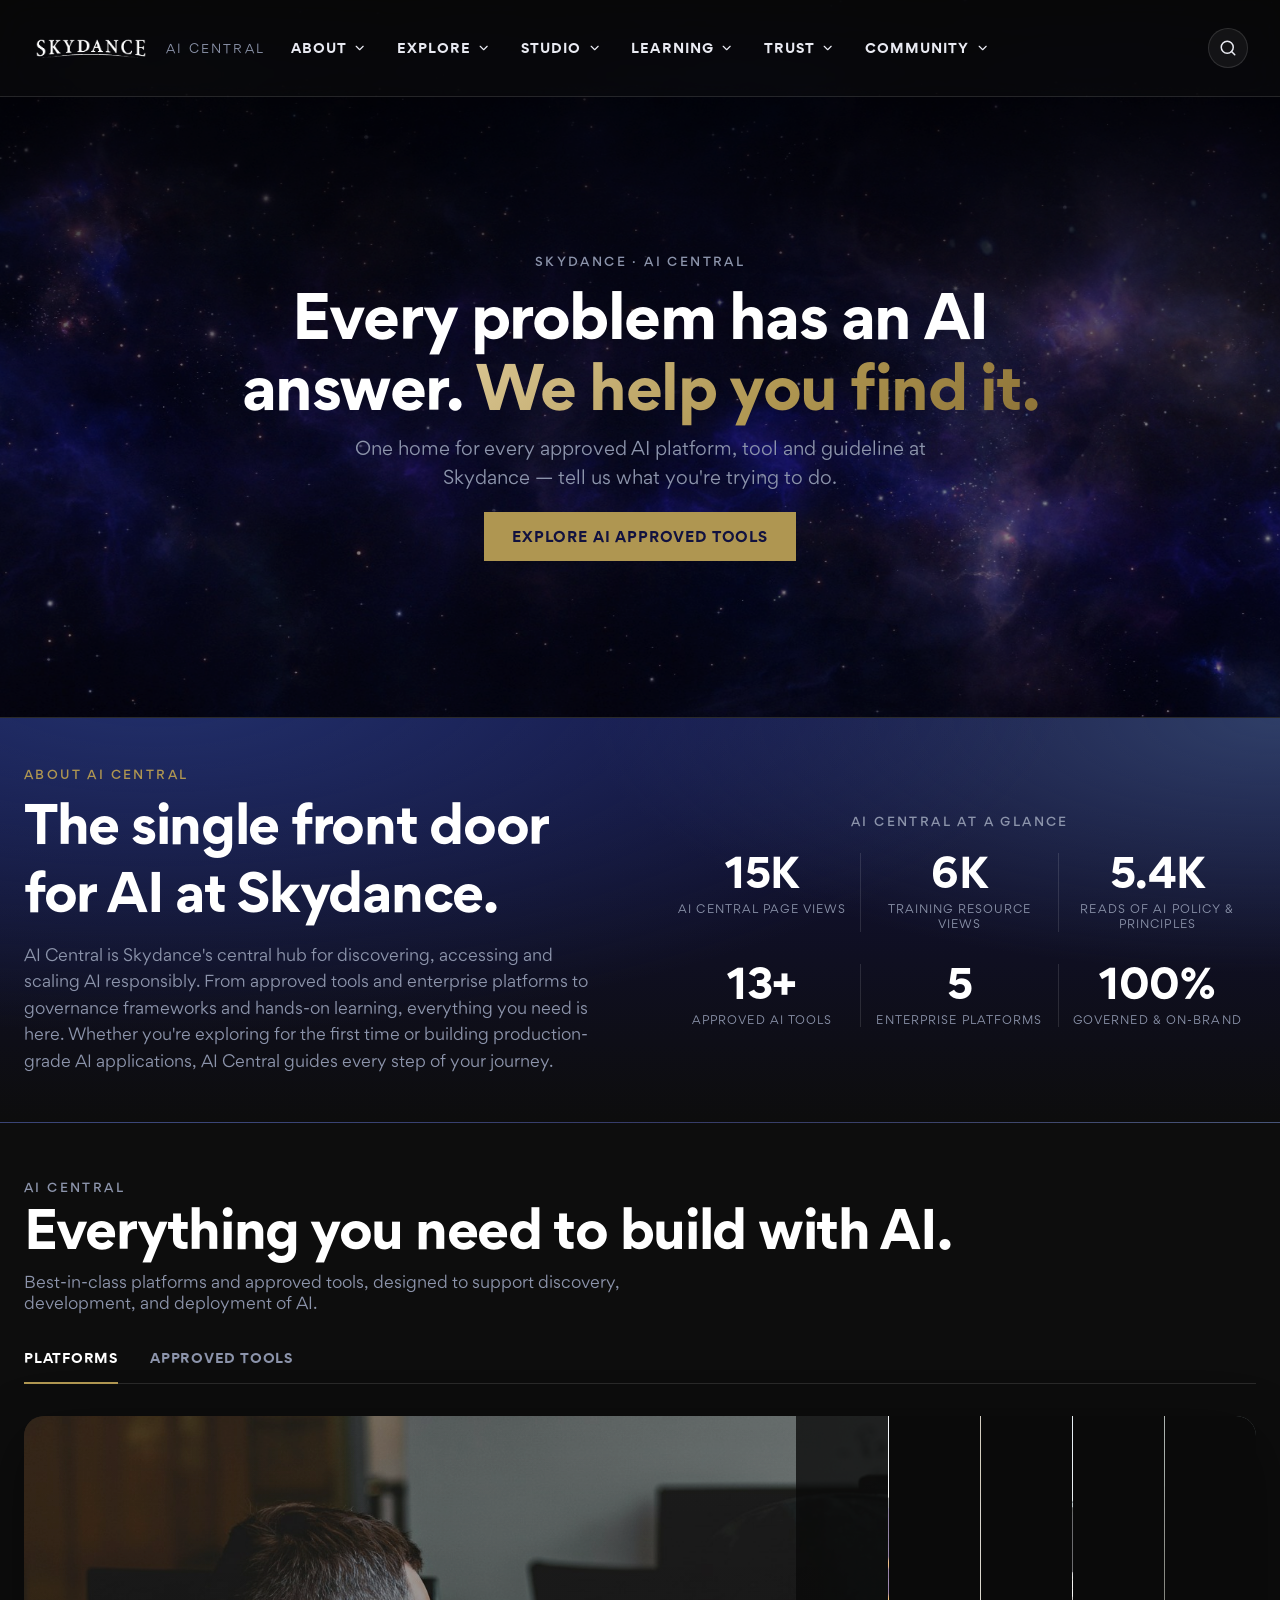
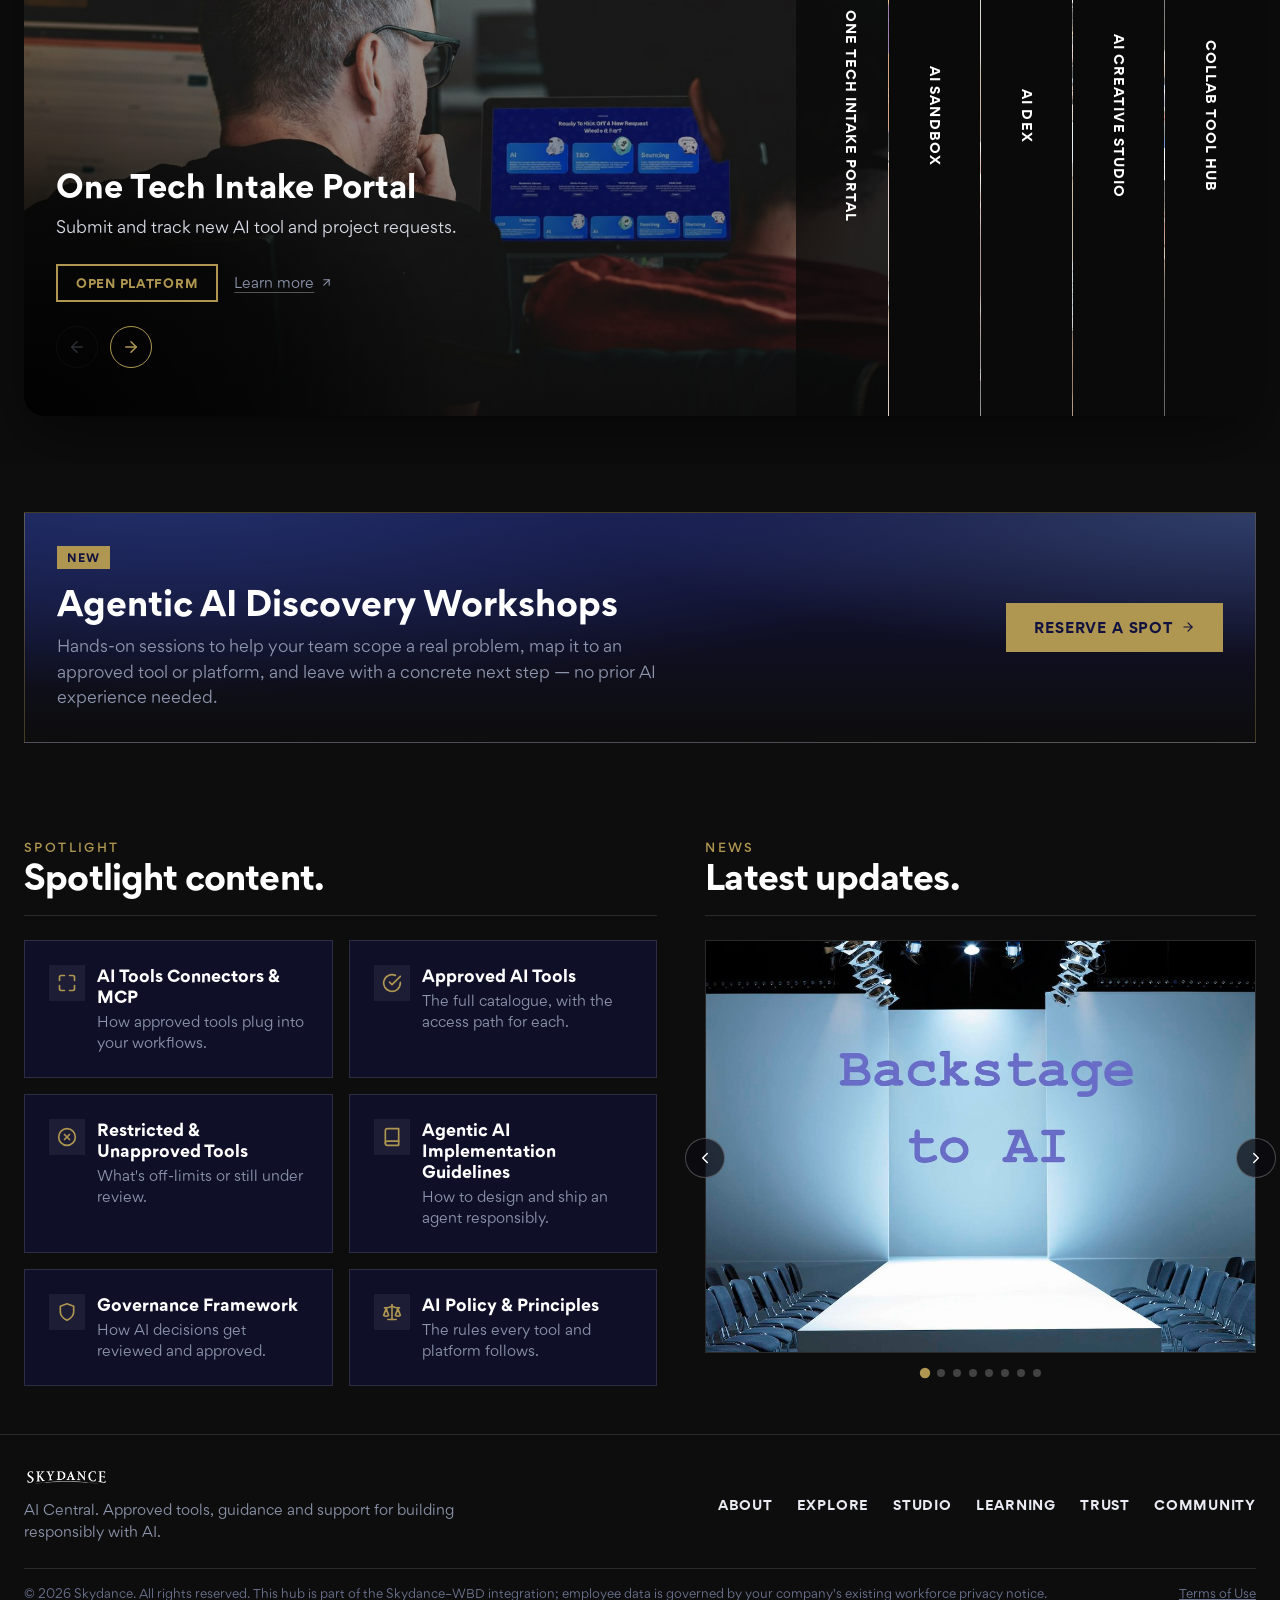
==== commit ba167948: "Carousel CTA copy, fix accidental nav-away on heading click, full-bleed header - Platform accordion " ====
--- a/index.html
+++ b/index.html
@@ -22,7 +22,7 @@
 
 <!-- ======================= HEADER ======================= -->
 <header class="site-header">
-  <div class="container site-header__bar">
+  <div class="site-header__bar">
     <a class="brand" href="index.html" aria-label="Skydance AI Central — Home">
       <img src="assets/logo/skydance-logo-white.png" alt="Skydance" />
       <span class="brand__unit">AI Central</span>
--- a/styles.css
+++ b/styles.css
@@ -229,14 +229,14 @@
   border-bottom: 1px solid var(--border-hairline);
 }
 
-/* Brand flush left, actions flush right (two-item flex, space-between),
-   and the nav absolutely centered on the FULL bar width independent of
-   how wide the brand lockup or actions cluster are. A 1fr/auto/1fr grid
-   looks correct on paper but only centers the nav within the leftover
-   space after the two flanking tracks — which visually reads as
-   left-biased since the brand track rarely needs its whole fr share.
-   Taking the nav out of flow (position:absolute, left:50%) centers it
-   against the bar itself instead. */
+/* Deliberately NOT `.container` (which caps out at --max-width and would
+   visually strand the logo/search in the middle of the screen on wide
+   monitors, with the whole lockup+nav+search cluster reading as one
+   centered block). The header bar instead spans the full viewport edge to
+   edge — brand flush to the true left edge, actions flush to the true
+   right edge, own padding-inline for breathing room instead of inheriting
+   .container's. The nav is absolutely centered on this FULL bar width,
+   independent of how wide the brand lockup or actions cluster are. */
 .site-header__bar {
   position: relative;
   display: flex;
@@ -245,6 +245,7 @@
   gap: var(--space-6);
   min-height: 96px;
   padding-block: var(--space-3);
+  padding-inline: var(--space-6);
 }
 
 /* Horizontal business-unit lockup, per the Skydance brand guide's
@@ -957,7 +958,16 @@
   color: #fff;
   white-space: nowrap;
   transition: left 0.5s ease, right 0.5s ease, transform 0.5s ease;
-  pointer-events: none;
+  /* Must be pointer-events:auto (not none): on the ACTIVE item this label
+     sits visually on top of .platform-accordion__hit — the full-panel link
+     that opens the platform — which also has z-index:0 and covers this
+     same spot. With pointer-events:none here, a click on the (already
+     expanded) heading fell straight through to that link and navigated
+     away instead of just re-triggering "expand this item" (a harmless
+     no-op). Catching the click on the label itself keeps clicking any
+     heading — expanded or not — strictly an accordion action; it still
+     bubbles up to the item's own click handler like everything else here. */
+  pointer-events: auto;
   z-index: 1;
 }
 .platform-accordion__item.is-active .platform-accordion__label {
@@ -1613,19 +1623,16 @@
   }
   .brand img { height: 24px; }
   .brand__unit { font-size: 10px; }
-  /* Below the desktop breakpoint the center nav column is empty (hidden),
-     so the rigid 3-column 1fr/auto/1fr grid has no reason to force the
-     logo and the menu button into a strict 50/50 split — on some
-     browsers/fonts that forced split let the logo's text collide with the
-     toggle button. A simple two-item flex row sizes each side to its own
-     content and keeps them pinned to opposite edges, so they can never
-     overlap regardless of how wide "AI CENTRAL" renders. */
+  /* Below the desktop breakpoint the nav is hidden entirely, leaving just
+     the logo and the menu toggle — a slightly tighter side padding than
+     desktop's, since there's less room to spare. */
   .site-header__bar {
     display: flex;
     justify-content: space-between;
     align-items: center;
     gap: var(--space-3);
     min-height: 76px;
+    padding-inline: var(--space-5);
   }
   .brand { min-width: 0; }
   .header-actions { flex-shrink: 0; }
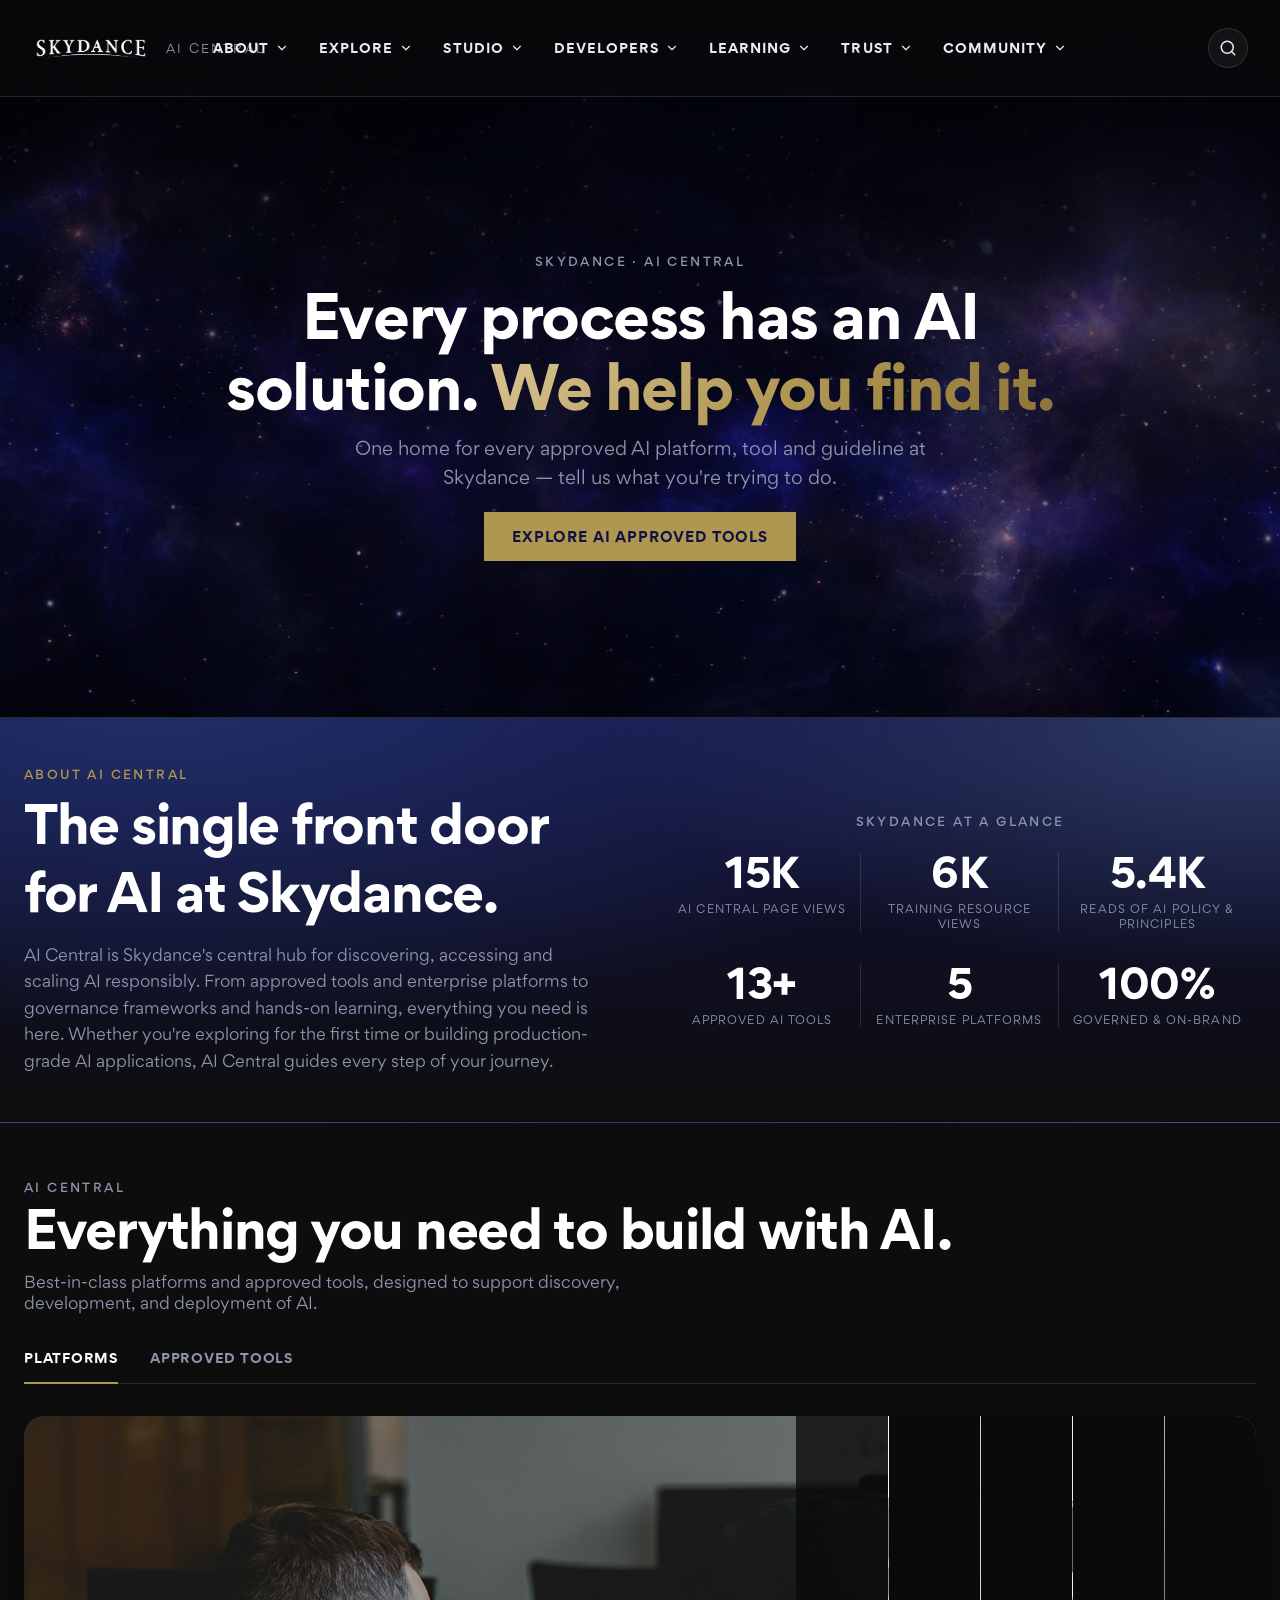
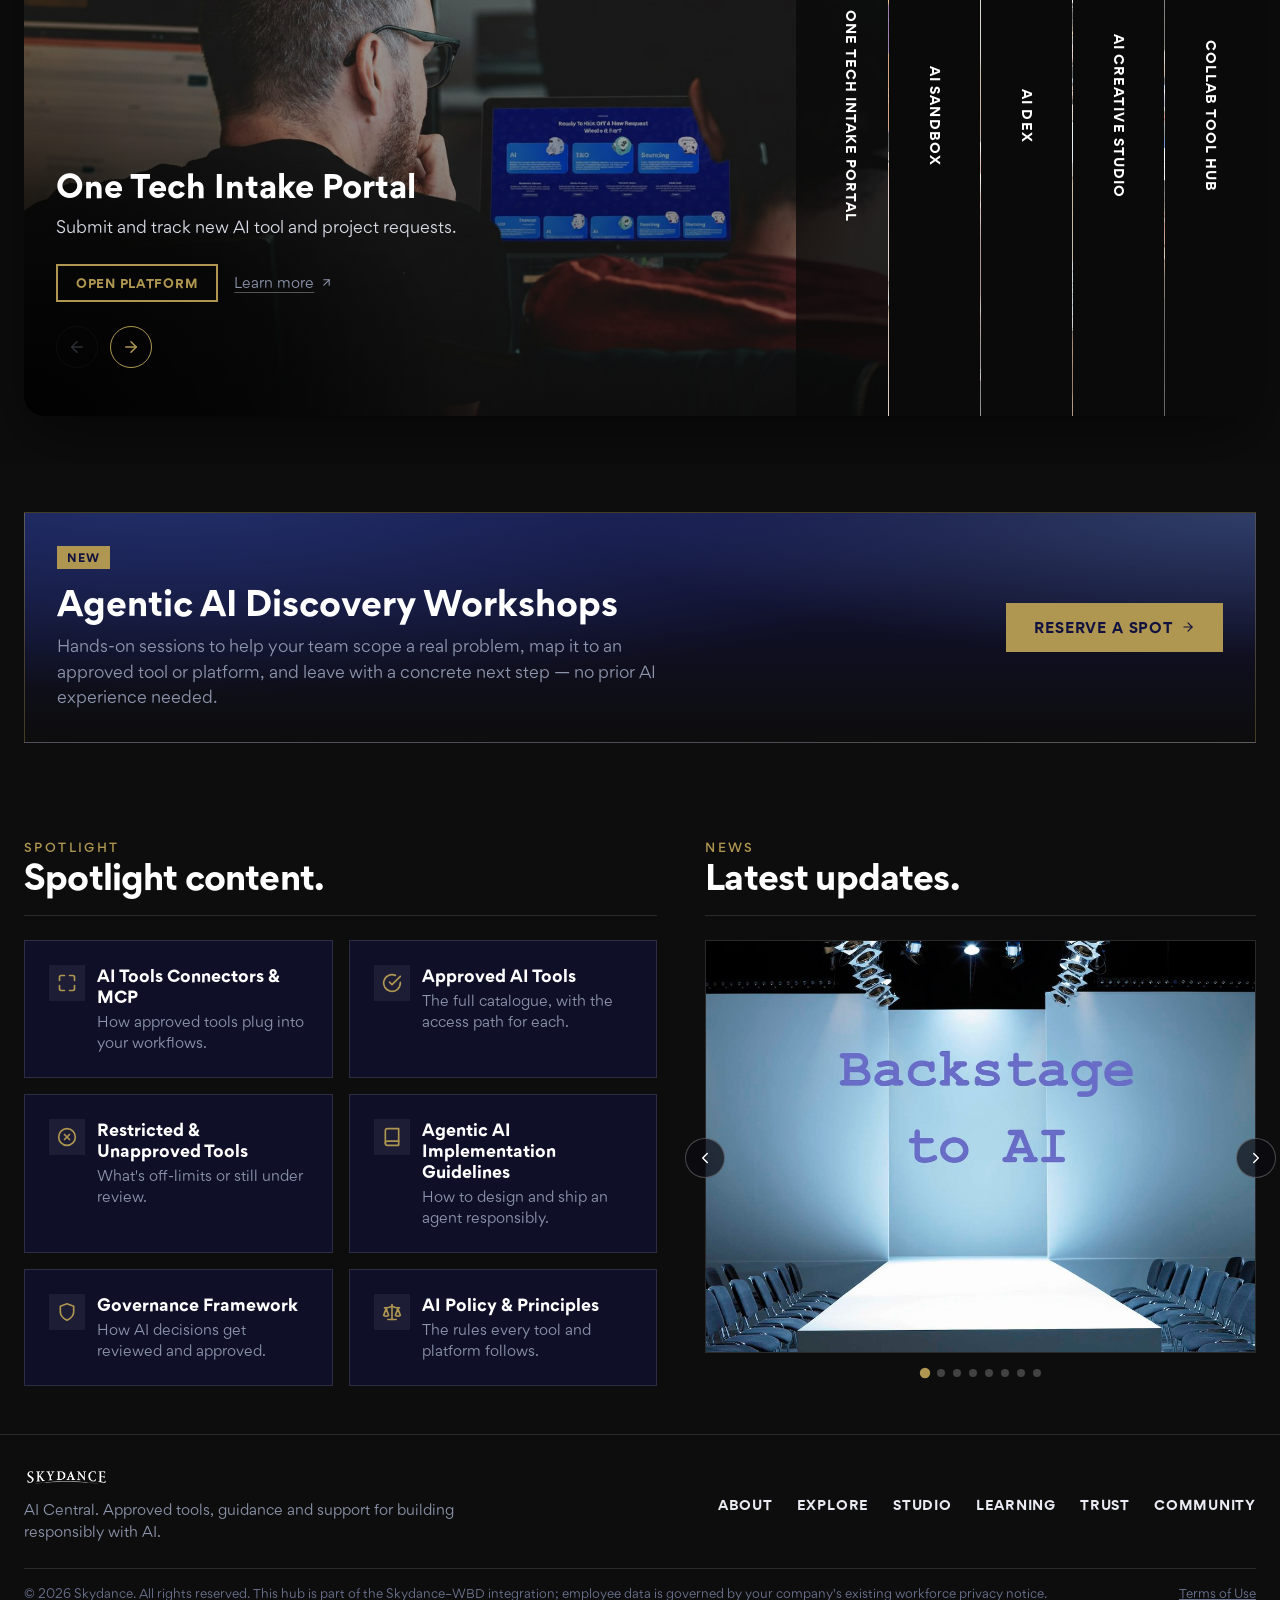
==== commit 776f8f8d: "Add About page, complete nav (Developers menu, Trust/Explore/Studio links), fix mobile nav leftover " ====
--- a/index.html
+++ b/index.html
@@ -30,13 +30,16 @@
 
     <nav class="main-nav" id="mainNav" aria-label="Primary">
       <div class="nav-item" data-panel="about">
-        <a class="nav-trigger" href="#about" aria-haspopup="true" aria-expanded="false" aria-controls="navFlyout">About<svg class="nav-trigger__chevron" viewBox="0 0 24 24" width="14" height="14" fill="none" stroke="currentColor" stroke-width="2" stroke-linecap="round" stroke-linejoin="round" aria-hidden="true"><path d="m6 9 6 6 6-6"></path></svg></a>
+        <a class="nav-trigger" href="about.html" aria-haspopup="true" aria-expanded="false" aria-controls="navFlyout">About<svg class="nav-trigger__chevron" viewBox="0 0 24 24" width="14" height="14" fill="none" stroke="currentColor" stroke-width="2" stroke-linecap="round" stroke-linejoin="round" aria-hidden="true"><path d="m6 9 6 6 6-6"></path></svg></a>
       </div>
       <div class="nav-item" data-panel="explore">
         <a class="nav-trigger" href="#" aria-haspopup="true" aria-expanded="false" aria-controls="navFlyout">Explore<svg class="nav-trigger__chevron" viewBox="0 0 24 24" width="14" height="14" fill="none" stroke="currentColor" stroke-width="2" stroke-linecap="round" stroke-linejoin="round" aria-hidden="true"><path d="m6 9 6 6 6-6"></path></svg></a>
       </div>
       <div class="nav-item" data-panel="studio">
         <a class="nav-trigger" href="#" aria-haspopup="true" aria-expanded="false" aria-controls="navFlyout">Studio<svg class="nav-trigger__chevron" viewBox="0 0 24 24" width="14" height="14" fill="none" stroke="currentColor" stroke-width="2" stroke-linecap="round" stroke-linejoin="round" aria-hidden="true"><path d="m6 9 6 6 6-6"></path></svg></a>
+      </div>
+      <div class="nav-item" data-panel="developers">
+        <a class="nav-trigger" href="#" aria-haspopup="true" aria-expanded="false" aria-controls="navFlyout">Developers<svg class="nav-trigger__chevron" viewBox="0 0 24 24" width="14" height="14" fill="none" stroke="currentColor" stroke-width="2" stroke-linecap="round" stroke-linejoin="round" aria-hidden="true"><path d="m6 9 6 6 6-6"></path></svg></a>
       </div>
       <div class="nav-item" data-panel="learning">
         <a class="nav-trigger" href="#" aria-haspopup="true" aria-expanded="false" aria-controls="navFlyout">Learning<svg class="nav-trigger__chevron" viewBox="0 0 24 24" width="14" height="14" fill="none" stroke="currentColor" stroke-width="2" stroke-linecap="round" stroke-linejoin="round" aria-hidden="true"><path d="m6 9 6 6 6-6"></path></svg></a>
@@ -77,9 +80,9 @@
   <div class="nav-flyout" id="navFlyout" aria-hidden="true">
     <div class="nav-flyout__inner">
       <div class="nav-flyout__col" data-panel="about">
-        <a href="#">Our Purpose</a>
-        <a href="#">Vision &amp; Mission</a>
-        <a href="#">Initiatives</a>
+        <a href="about.html#purpose">Our Purpose</a>
+        <a href="about.html#vision-mission">Vision &amp; Mission</a>
+        <a href="about.html#initiatives">Initiatives</a>
       </div>
       <div class="nav-flyout__col" data-panel="explore">
         <!-- "Platforms" and "Approved AI Tools" used to be two separate
@@ -89,15 +92,17 @@
              doesn't exist. Links to the dedicated page (not the in-page
              section) so it's a real destination from anywhere on the site. -->
         <a href="approved-tools.html">Platforms &amp; Tools</a>
-        <a href="#">Connectors &amp; Integrations</a>
-        <a href="#">Tool Guidance</a>
+        <a href="https://warnermedia.sharepoint.com/sites/CollabToolsHub/SitePages/AI%20Tools%20-%20Connectors%20Offering.aspx" target="_blank" rel="noopener">Connectors &amp; Integrations</a>
+        <a href="https://warnermedia.sharepoint.com/sites/WBDAICentral/SitePages/WBD-AI-Cirriculum.aspx" target="_blank" rel="noopener">Tool Guidance</a>
       </div>
       <div class="nav-flyout__col" data-panel="studio">
         <a href="https://warnermedia.sharepoint.com/sites/WBDAICentral/SitePages/Home_One-Tech-Intake-Portal.aspx" target="_blank" rel="noopener">Intake Portal</a>
         <a href="https://warnermedia.sharepoint.com/sites/WBDAICentral/SitePages/Home_AI-Sandbox.aspx" target="_blank" rel="noopener">Sandbox</a>
-        <a href="https://dex.wbd.com/" target="_blank" rel="noopener">DEX</a>
+        <a href="https://warnermedia.sharepoint.com/sites/WBDAICentral/SitePages/Home_AI-Dex.aspx" target="_blank" rel="noopener">DEX</a>
         <a href="https://warnermedia.sharepoint.com/sites/wbdcontentlab/SitePages/AI-Creative-Studio-Hub.aspx?csf=1&amp;web=1&amp;e=E3SuNr&amp;CID=ca6a32ae-9356-4eb2-bfb8-98ca24018188" target="_blank" rel="noopener">Creative Studio</a>
-        <a href="#">Content Lab</a>
+        <a href="https://warnermedia.sharepoint.com/sites/wbdcontentlab/SitePages/ITHelpdeskHome.aspx" target="_blank" rel="noopener">Content Lab</a>
+      </div>
+      <div class="nav-flyout__col" data-panel="developers">
         <a href="https://warnermedia.sharepoint.com/sites/WBDAICentral/SitePages/WBD-AI-Engineering-Standards.aspx" target="_blank" rel="noopener">Engineering Standards</a>
       </div>
       <div class="nav-flyout__col" data-panel="learning">
@@ -106,10 +111,8 @@
         <a href="https://warnermedia.sharepoint.com/sites/WBDAICentral/SitePages/AI-Roadshows.aspx" target="_blank" rel="noopener">Roadshows</a>
       </div>
       <div class="nav-flyout__col" data-panel="trust">
-        <a href="#">Responsible AI</a>
         <a href="https://warnermedia.sharepoint.com/sites/WBDAICentral/SitePages/Goverance&amp;OperatingModel.aspx" target="_blank" rel="noopener">Governance Framework</a>
         <a href="https://warnermedia.sharepoint.com/sites/WBDAICentral/SitePages/Guidelines%20&amp;%20Policies.aspx" target="_blank" rel="noopener">Policy &amp; Principles</a>
-        <a href="#">Reviews &amp; Approvals</a>
       </div>
       <div class="nav-flyout__col" data-panel="community">
         <a href="https://warnermedia.sharepoint.com/sites/WBDAICentral/SitePages/Latest-Updates.aspx" target="_blank" rel="noopener">Events &amp; Updates</a>
@@ -129,23 +132,26 @@
 
   <details class="mobile-accordion">
     <summary>About<span class="mobile-accordion__marker" aria-hidden="true">+</span></summary>
-    <a href="#">Our Purpose</a>
-    <a href="#">Vision &amp; Mission</a>
-    <a href="#">Initiatives</a>
+    <a href="about.html#purpose">Our Purpose</a>
+    <a href="about.html#vision-mission">Vision &amp; Mission</a>
+    <a href="about.html#initiatives">Initiatives</a>
   </details>
   <details class="mobile-accordion">
     <summary>Explore<span class="mobile-accordion__marker" aria-hidden="true">+</span></summary>
     <a href="approved-tools.html">Platforms &amp; Tools</a>
-    <a href="#">Connectors &amp; Integrations</a>
-    <a href="#">Tool Guidance</a>
+    <a href="https://warnermedia.sharepoint.com/sites/CollabToolsHub/SitePages/AI%20Tools%20-%20Connectors%20Offering.aspx" target="_blank" rel="noopener">Connectors &amp; Integrations</a>
+    <a href="https://warnermedia.sharepoint.com/sites/WBDAICentral/SitePages/WBD-AI-Cirriculum.aspx" target="_blank" rel="noopener">Tool Guidance</a>
   </details>
   <details class="mobile-accordion">
     <summary>Studio<span class="mobile-accordion__marker" aria-hidden="true">+</span></summary>
     <a href="https://warnermedia.sharepoint.com/sites/WBDAICentral/SitePages/Home_One-Tech-Intake-Portal.aspx" target="_blank" rel="noopener">Intake Portal</a>
     <a href="https://warnermedia.sharepoint.com/sites/WBDAICentral/SitePages/Home_AI-Sandbox.aspx" target="_blank" rel="noopener">Sandbox</a>
-    <a href="https://dex.wbd.com/" target="_blank" rel="noopener">DEX</a>
+    <a href="https://warnermedia.sharepoint.com/sites/WBDAICentral/SitePages/Home_AI-Dex.aspx" target="_blank" rel="noopener">DEX</a>
     <a href="https://warnermedia.sharepoint.com/sites/wbdcontentlab/SitePages/AI-Creative-Studio-Hub.aspx?csf=1&amp;web=1&amp;e=E3SuNr&amp;CID=ca6a32ae-9356-4eb2-bfb8-98ca24018188" target="_blank" rel="noopener">Creative Studio</a>
-    <a href="#">Content Lab</a>
+    <a href="https://warnermedia.sharepoint.com/sites/wbdcontentlab/SitePages/ITHelpdeskHome.aspx" target="_blank" rel="noopener">Content Lab</a>
+  </details>
+  <details class="mobile-accordion">
+    <summary>Developers<span class="mobile-accordion__marker" aria-hidden="true">+</span></summary>
     <a href="https://warnermedia.sharepoint.com/sites/WBDAICentral/SitePages/WBD-AI-Engineering-Standards.aspx" target="_blank" rel="noopener">Engineering Standards</a>
   </details>
   <details class="mobile-accordion">
@@ -156,18 +162,14 @@
   </details>
   <details class="mobile-accordion">
     <summary>Trust<span class="mobile-accordion__marker" aria-hidden="true">+</span></summary>
-    <a href="#">Responsible AI</a>
     <a href="https://warnermedia.sharepoint.com/sites/WBDAICentral/SitePages/Goverance&amp;OperatingModel.aspx" target="_blank" rel="noopener">Governance Framework</a>
     <a href="https://warnermedia.sharepoint.com/sites/WBDAICentral/SitePages/Guidelines%20&amp;%20Policies.aspx" target="_blank" rel="noopener">Policy &amp; Principles</a>
-    <a href="#">Reviews &amp; Approvals</a>
   </details>
   <details class="mobile-accordion">
     <summary>Community<span class="mobile-accordion__marker" aria-hidden="true">+</span></summary>
     <a href="https://warnermedia.sharepoint.com/sites/WBDAICentral/SitePages/Latest-Updates.aspx" target="_blank" rel="noopener">Events &amp; Updates</a>
     <a href="https://warnermedia.sharepoint.com/sites/WBDAICentral/SitePages/Contact-Us.aspx" target="_blank" rel="noopener">Support</a>
   </details>
-
-  <a class="btn btn-gold" href="#request-access">Request access</a>
 </nav>
 
 <main id="main">
@@ -178,7 +180,7 @@
     <div class="container hero__inner">
       <p class="eyebrow">Skydance &middot; AI Central</p>
 
-      <h1>Every problem has an AI answer. <span class="accent">We help you find it.</span></h1>
+      <h1>Every process has an AI solution. <span class="accent">We help you find it.</span></h1>
 
       <p class="hero__sub">
         One home for every approved AI platform, tool and guideline at Skydance — tell us what you're trying to do.
@@ -205,7 +207,7 @@
       </div>
 
       <div class="metric-block">
-        <p class="metric-block__eyebrow">AI Central at a glance</p>
+        <p class="metric-block__eyebrow">Skydance at a glance</p>
         <div class="metric-grid">
           <div class="metric-card">
             <div class="metric-card__value">15K</div>
@@ -460,7 +462,7 @@
         <p>AI Central. Approved tools, guidance and support for building responsibly with AI.</p>
       </div>
       <nav class="footer-nav" aria-label="Footer">
-        <a href="#about">About</a>
+        <a href="about.html">About</a>
         <a href="#platforms">Explore</a>
         <a href="#platforms">Studio</a>
         <a href="https://warnermedia.sharepoint.com/sites/mycareeratwbd/SitePages/LearnAI.aspx" target="_blank" rel="noopener">Learning</a>
--- a/styles.css
+++ b/styles.css
@@ -348,9 +348,14 @@
   transform: translateY(0);
   transition: opacity 0.2s ease, transform 0.2s ease, visibility 0s linear 0s;
 }
+/* No max-width/margin-auto centering here (unlike the old .container
+   pattern) — script.js lines up the visible column under its trigger by
+   measuring the trigger's offset from .site-header__bar's left edge and
+   applying that as this element's padding-left. That only works if this
+   element's own left edge sits at the SAME x position as the bar's (both
+   flush to the viewport edge); a centered, width-capped box here would add
+   its own inset on top of the JS offset and throw the alignment off. */
 .nav-flyout__inner {
-  max-width: var(--max-width);
-  margin-inline: auto;
   padding: var(--space-6) var(--space-5) var(--space-7) 0;
 }
 .nav-flyout__col {
@@ -414,7 +419,8 @@
   position: absolute;
   top: calc(100% + 10px);
   right: 0;
-  width: min(300px, 88vw);
+  width: 300px;
+  max-width: 88vw;
   background: #0a0a10;
   border: 1px solid var(--border-strong);
   box-shadow: var(--shadow-card);
@@ -460,8 +466,16 @@
 
 .mobile-nav {
   position: fixed;
-  inset: 0 0 0 auto;
-  width: min(360px, 88vw);
+  top: 0;
+  right: 0;
+  bottom: 0;
+  /* width + max-width (not width: min(360px, 88vw)) — functionally the
+     same end result, but plain longhands here instead of a function
+     nested inside another function, to rule out any engine-specific quirk
+     with that combination as a possible cause of the panel failing to
+     render on some devices. */
+  width: 360px;
+  max-width: 88vw;
   background: #050507;
   border-left: 1px solid var(--border-hairline);
   padding: var(--space-6) var(--space-5);
@@ -485,8 +499,6 @@
   margin-bottom: var(--space-2);
   display: inline-flex; align-items: center; justify-content: center;
 }
-.mobile-nav > .btn { width: 100%; margin-top: var(--space-2); }
-
 .mobile-accordion {
   border-bottom: 1px solid var(--border-hairline);
   padding-block: var(--space-2);
@@ -1186,6 +1198,27 @@
 }
 
 /* ==========================================================================
+   ABOUT PAGE — "Our Purpose" intro, "Vision & Mission" (reuses the
+   .about-band gradient band, two copy columns instead of one), and
+   "Initiatives" (reuses .tools-grid/.tool-card — same card shell as the
+   Approved Tools directory, just without the action row, since these are
+   placeholder/mock entries with no real destination yet).
+   ========================================================================== */
+.about-intro { background: var(--bg-base); }
+
+.vm-grid {
+  display: grid;
+  grid-template-columns: 1fr 1fr;
+  gap: var(--space-7);
+}
+
+.initiatives { background: var(--bg-base); }
+/* Mock/placeholder data — no real destination yet, so these cards reuse
+   .tool-card's shell but skip its .tool-card__actions row entirely; the
+   status pill in .tool-card__top stands in for the badge that row would
+   normally carry. */
+
+/* ==========================================================================
    TOOLS DIRECTORY — Approved AI Tools page. Filterable catalogue of every
    platform and tool cleared for use, each card showing its real access
    path (view guidelines / request access / already open) instead of a
@@ -1604,6 +1637,7 @@
    ========================================================================== */
 @media (max-width: 1080px) {
   .about-band__grid { grid-template-columns: 1fr; gap: var(--space-5); }
+  .vm-grid { grid-template-columns: 1fr; gap: var(--space-6); }
   .metric-grid { max-width: 560px; }
   .spotlight-updates__grid { grid-template-columns: 1fr; gap: var(--space-7); }
   /* Stacked full-width now, so the link-card grid can afford a third
